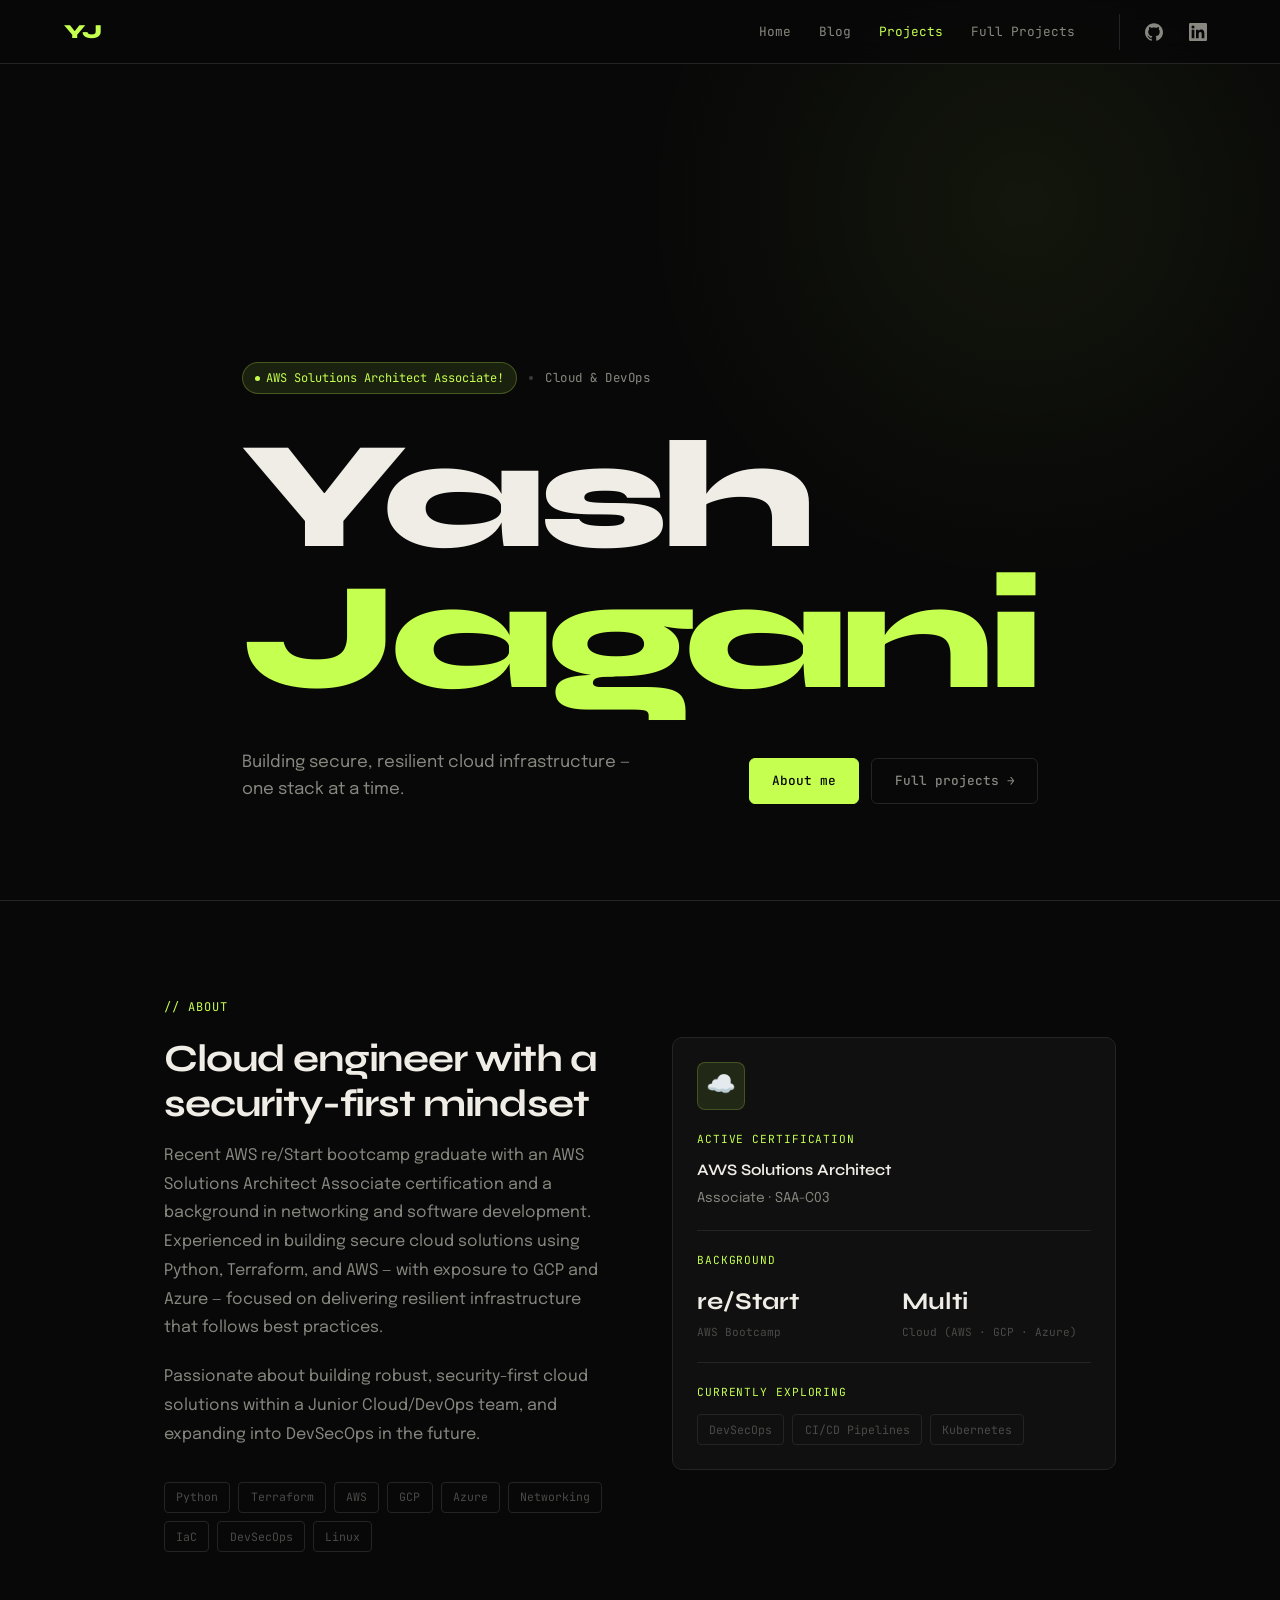
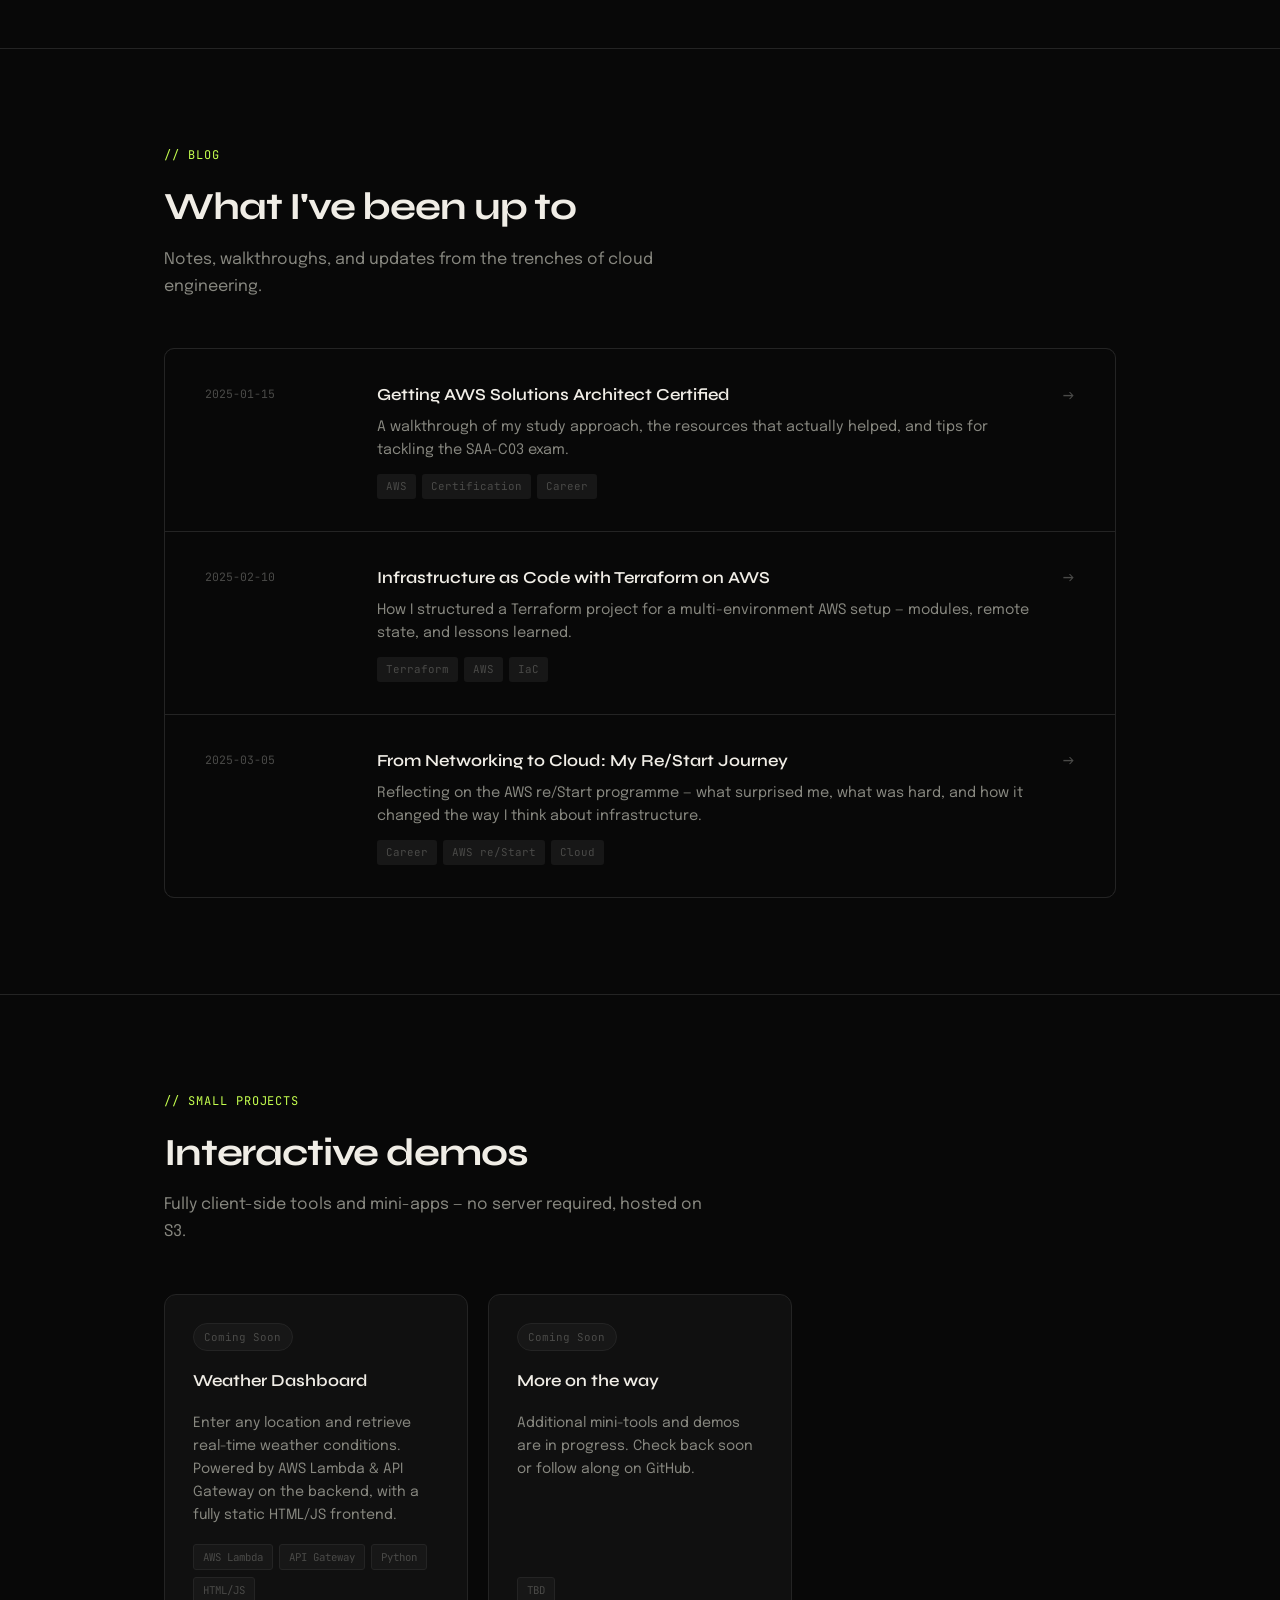
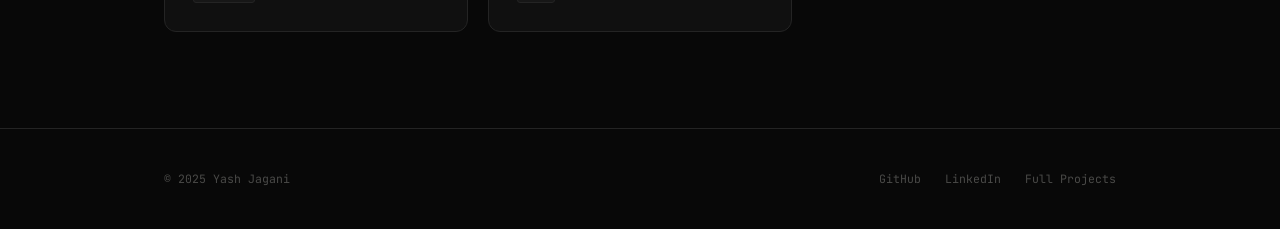
==== website/index.html @ 231925e9 "github actions test" ====
<!DOCTYPE html>
<html lang="en">
<head>
  <meta charset="UTF-8" />
  <meta name="viewport" content="width=device-width, initial-scale=1.0" />
  <title>Yash Jagani — Cloud &amp; DevOps Engineer</title>
  <meta name="description" content="AWS Certified Cloud Engineer specialising in secure, resilient infrastructure with Python, Terraform, and AWS." />
  <link rel="preconnect" href="https://fonts.googleapis.com" />
  <link rel="preconnect" href="https://fonts.gstatic.com" crossorigin />
  <link href="https://fonts.googleapis.com/css2?family=Syne:wght@400;600;700;800&family=Epilogue:ital,wght@0,300;0,400;0,500;1,300;1,400&family=JetBrains+Mono:wght@400;500&display=swap" rel="stylesheet" />
  <link rel="stylesheet" href="styles.css" />
</head>
<body>

  <!-- ── NAV ── -->
  <nav class="nav">
    <a href="index.html" class="nav-logo">YJ</a>
    <div class="nav-right">
      <div class="nav-links">
        <a href="index.html" class="nav-link active">Home</a>
        <a href="#blog" class="nav-link">Blog</a>
        <a href="#small-projects" class="nav-link">Projects</a>
        <a href="projects.html" class="nav-link">Full Projects</a>
      </div>
      <div class="nav-socials">
        <a href="https://github.com/yashjagani17" target="_blank" rel="noopener" class="social-link" aria-label="GitHub">
          <svg viewBox="0 0 24 24" xmlns="http://www.w3.org/2000/svg">
            <path d="M12 .297c-6.63 0-12 5.373-12 12 0 5.303 3.438 9.8 8.205 11.385.6.113.82-.258.82-.577 0-.285-.01-1.04-.015-2.04-3.338.724-4.042-1.61-4.042-1.61-.546-1.387-1.333-1.757-1.333-1.757-1.089-.745.083-.729.083-.729 1.205.084 1.838 1.236 1.838 1.236 1.07 1.835 2.809 1.305 3.495.998.108-.776.418-1.305.762-1.605-2.665-.3-5.466-1.332-5.466-5.93 0-1.31.465-2.38 1.235-3.22-.135-.303-.54-1.523.105-3.176 0 0 1.005-.322 3.3 1.23.96-.267 1.98-.399 3-.405 1.02.006 2.04.138 3 .405 2.28-1.552 3.285-1.23 3.285-1.23.645 1.653.24 2.873.12 3.176.765.84 1.23 1.91 1.23 3.22 0 4.61-2.805 5.625-5.475 5.92.42.36.81 1.096.81 2.22 0 1.606-.015 2.896-.015 3.286 0 .315.21.69.825.57C20.565 22.092 24 17.592 24 12.297c0-6.627-5.373-12-12-12"/>
          </svg>
        </a>
        <a href="https://www.linkedin.com/in/yash-jagani-00324b158/" target="_blank" rel="noopener" class="social-link" aria-label="LinkedIn">
          <svg viewBox="0 0 24 24" xmlns="http://www.w3.org/2000/svg">
            <path d="M20.447 20.452h-3.554v-5.569c0-1.328-.027-3.037-1.852-3.037-1.853 0-2.136 1.445-2.136 2.939v5.667H9.351V9h3.414v1.561h.046c.477-.9 1.637-1.85 3.37-1.85 3.601 0 4.267 2.37 4.267 5.455v6.286zM5.337 7.433a2.062 2.062 0 01-2.063-2.065 2.064 2.064 0 112.063 2.065zm1.782 13.019H3.555V9h3.564v11.452zM22.225 0H1.771C.792 0 0 .774 0 1.729v20.542C0 23.227.792 24 1.771 24h20.451C23.2 24 24 23.227 24 22.271V1.729C24 .774 23.2 0 22.222 0h.003z"/>
          </svg>
        </a>
      </div>
    </div>
  </nav>

  <!-- ── HERO ── -->
  <section class="hero">
    <div class="container hero-inner">
      <div class="hero-tag">
        <span class="hero-badge">
          <span class="hero-badge-dot"></span>
          AWS Solutions Architect Associate!
        </span>
        <span class="hero-dot"></span>
        <span class="hero-tag-text">Cloud &amp; DevOps</span>
      </div>

      <h1 class="hero-name">Yash<br><span>Jagani</span></h1>

      <div class="hero-footer">
        <p class="hero-sub">
          Building secure, resilient cloud infrastructure —<br>
          one stack at a time.
        </p>
        <div class="hero-cta">
          <a href="#about" class="btn btn-primary">About me</a>
          <a href="projects.html" class="btn btn-ghost">Full projects →</a>
        </div>
      </div>
    </div>
  </section>

  <!-- ── ABOUT ── -->
  <section class="section" id="about">
    <div class="container">
      <div class="section-label">// About</div>
      <div class="about-grid">

        <div class="about-left">
          <h2 class="section-title">Cloud engineer with a security-first mindset</h2>
          <p class="about-text">
            Recent AWS re/Start bootcamp graduate with an AWS Solutions Architect Associate
            certification and a background in networking and software development.
            Experienced in building secure cloud solutions using Python, Terraform, and
            AWS — with exposure to GCP and Azure — focused on delivering resilient
            infrastructure that follows best practices.
          </p>
          <p class="about-text">
            Passionate about building robust, security-first cloud solutions within a
            Junior Cloud/DevOps team, and expanding into DevSecOps in the future.
          </p>
          <div class="skills-row">
            <span class="skill-tag">Python</span>
            <span class="skill-tag">Terraform</span>
            <span class="skill-tag">AWS</span>
            <span class="skill-tag">GCP</span>
            <span class="skill-tag">Azure</span>
            <span class="skill-tag">Networking</span>
            <span class="skill-tag">IaC</span>
            <span class="skill-tag">DevSecOps</span>
            <span class="skill-tag">Linux</span>
          </div>
        </div>

        <div class="about-right">
          <div class="cert-card">
            <div class="cert-icon">☁️</div>
            <div class="cert-label">Active Certification</div>
            <div class="cert-name">AWS Solutions Architect</div>
            <div class="cert-sub">Associate · SAA-C03</div>

            <hr class="cert-divider" />

            <div class="cert-label" style="margin-bottom: 0.75rem;">Background</div>
            <div class="stat-row">
              <div class="stat">
                <div class="stat-num">re/Start</div>
                <div class="stat-label">AWS Bootcamp</div>
              </div>
              <div class="stat">
                <div class="stat-num">Multi</div>
                <div class="stat-label">Cloud (AWS · GCP · Azure)</div>
              </div>
            </div>

            <hr class="cert-divider" />

            <div class="cert-label" style="margin-bottom: 0.75rem;">Currently exploring</div>
            <div class="skills-row">
              <span class="skill-tag">DevSecOps</span>
              <span class="skill-tag">CI/CD Pipelines</span>
              <span class="skill-tag">Kubernetes</span>
            </div>
          </div>
        </div>

      </div>
    </div>
  </section>

  <!-- ── BLOG ── -->
  <section class="section" id="blog">
    <div class="container">
      <div class="section-label">// Blog</div>
      <h2 class="section-title">What I've been up to</h2>
      <p class="section-subtitle">Notes, walkthroughs, and updates from the trenches of cloud engineering.</p>

      <div class="blog-grid">

        <!-- BLOG POST 1 — replace href="#" with actual link when published -->
        <article class="blog-card" onclick="location.href='#'">
          <div class="blog-date">2025-01-15</div>
          <div class="blog-content">
            <h3 class="blog-title">Getting AWS Solutions Architect Certified</h3>
            <p class="blog-desc">A walkthrough of my study approach, the resources that actually helped, and tips for tackling the SAA-C03 exam.</p>
            <div class="blog-tags">
              <span class="blog-tag">AWS</span>
              <span class="blog-tag">Certification</span>
              <span class="blog-tag">Career</span>
            </div>
          </div>
          <div class="blog-arrow">→</div>
        </article>

        <!-- BLOG POST 2 -->
        <article class="blog-card" onclick="location.href='#'">
          <div class="blog-date">2025-02-10</div>
          <div class="blog-content">
            <h3 class="blog-title">Infrastructure as Code with Terraform on AWS</h3>
            <p class="blog-desc">How I structured a Terraform project for a multi-environment AWS setup — modules, remote state, and lessons learned.</p>
            <div class="blog-tags">
              <span class="blog-tag">Terraform</span>
              <span class="blog-tag">AWS</span>
              <span class="blog-tag">IaC</span>
            </div>
          </div>
          <div class="blog-arrow">→</div>
        </article>

        <!-- BLOG POST 3 -->
        <article class="blog-card" onclick="location.href='#'">
          <div class="blog-date">2025-03-05</div>
          <div class="blog-content">
            <h3 class="blog-title">From Networking to Cloud: My Re/Start Journey</h3>
            <p class="blog-desc">Reflecting on the AWS re/Start programme — what surprised me, what was hard, and how it changed the way I think about infrastructure.</p>
            <div class="blog-tags">
              <span class="blog-tag">Career</span>
              <span class="blog-tag">AWS re/Start</span>
              <span class="blog-tag">Cloud</span>
            </div>
          </div>
          <div class="blog-arrow">→</div>
        </article>

        <!-- ADD MORE POSTS ABOVE THIS LINE -->
        <!-- Template:
        <article class="blog-card" onclick="location.href='YOUR_LINK_HERE'">
          <div class="blog-date">YYYY-MM-DD</div>
          <div class="blog-content">
            <h3 class="blog-title">Post Title</h3>
            <p class="blog-desc">Short description of the post.</p>
            <div class="blog-tags">
              <span class="blog-tag">Tag</span>
            </div>
          </div>
          <div class="blog-arrow">→</div>
        </article>
        -->

      </div>
    </div>
  </section>

  <!-- ── SMALL PROJECTS ── -->
  <section class="section" id="small-projects">
    <div class="container">
      <div class="section-label">// Small Projects</div>
      <h2 class="section-title">Interactive demos</h2>
      <p class="section-subtitle">Fully client-side tools and mini-apps — no server required, hosted on S3.</p>

      <div class="projects-grid">

        <!-- WEATHER APP — Coming Soon -->
        <div class="project-card">
          <div class="project-status soon">Coming Soon</div>
          <h3 class="project-title">Weather Dashboard</h3>
          <p class="project-desc">
            Enter any location and retrieve real-time weather conditions. Powered
            by AWS Lambda &amp; API Gateway on the backend, with a fully static
            HTML/JS frontend.
          </p>
          <div class="project-stack">
            <span class="stack-tag">AWS Lambda</span>
            <span class="stack-tag">API Gateway</span>
            <span class="stack-tag">Python</span>
            <span class="stack-tag">HTML/JS</span>
          </div>
        </div>

        <!-- ADD MORE SMALL PROJECTS HERE -->
        <!-- Live project template (opens embedded):
        <div class="project-card live" onclick="openProject('project-id', 'Project Name', 'path/to/project.html')">
          <div class="project-status live-status">
            <span class="project-status-dot"></span>
            Live
          </div>
          <h3 class="project-title">Project Name</h3>
          <p class="project-desc">What it does.</p>
          <div class="project-stack">
            <span class="stack-tag">Tech</span>
          </div>
        </div>
        -->

        <!-- Placeholder card 2 -->
        <div class="project-card">
          <div class="project-status soon">Coming Soon</div>
          <h3 class="project-title">More on the way</h3>
          <p class="project-desc">
            Additional mini-tools and demos are in progress. Check back soon or
            follow along on GitHub.
          </p>
          <div class="project-stack">
            <span class="stack-tag">TBD</span>
          </div>
        </div>

      </div>
    </div>
  </section>

  <!-- ── EMBED OVERLAY ── -->
  <!-- Used when a live small project is launched inline -->
  <div class="embed-overlay" id="embed-overlay">
    <div class="embed-bar">
      <span class="embed-title" id="embed-title">Project</span>
      <button class="embed-close" onclick="closeProject()">✕ Close</button>
    </div>
    <iframe class="embed-frame" id="embed-frame" title="Project demo" sandbox="allow-scripts allow-forms allow-same-origin"></iframe>
  </div>

  <!-- ── FOOTER ── -->
  <footer class="footer">
    <div class="container">
      <div class="footer-inner">
        <span class="footer-copy">© 2025 Yash Jagani</span>
        <div class="footer-links">
          <a href="https://github.com/yashjagani17" target="_blank" rel="noopener" class="footer-link">GitHub</a>
          <a href="https://www.linkedin.com/in/yash-jagani-00324b158/" target="_blank" rel="noopener" class="footer-link">LinkedIn</a>
          <a href="projects.html" class="footer-link">Full Projects</a>
        </div>
      </div>
    </div>
  </footer>

  <script>
    // Smooth active-link highlighting on scroll
    const sections = document.querySelectorAll('section[id]');
    const navLinks = document.querySelectorAll('.nav-link');

    const observer = new IntersectionObserver((entries) => {
      entries.forEach(entry => {
        if (entry.isIntersecting) {
          navLinks.forEach(link => {
            link.classList.remove('active');
            if (link.getAttribute('href') === '#' + entry.target.id) {
              link.classList.add('active');
            }
          });
        }
      });
    }, { rootMargin: '-50% 0px -50% 0px' });

    sections.forEach(s => observer.observe(s));

    // Open a small project in the embed overlay
    function openProject(id, name, src) {
      document.getElementById('embed-title').textContent = name;
      document.getElementById('embed-frame').src = src;
      document.getElementById('embed-overlay').classList.add('open');
      document.body.style.overflow = 'hidden';
    }

    function closeProject() {
      document.getElementById('embed-overlay').classList.remove('open');
      document.getElementById('embed-frame').src = '';
      document.body.style.overflow = '';
    }

    // Close embed on Escape key
    document.addEventListener('keydown', e => {
      if (e.key === 'Escape') closeProject();
    });
  </script>
</body>
</html>
---- website/styles.css ----
@import url('https://fonts.googleapis.com/css2?family=Syne:wght@400;600;700;800&family=Epilogue:ital,wght@0,300;0,400;0,500;1,300;1,400&family=JetBrains+Mono:wght@400;500&display=swap');

:root {
  --bg: #080808;
  --surface: #101010;
  --surface-2: #171717;
  --border: #242424;
  --border-hover: #3a3a3a;
  --text: #F0EDE6;
  --text-secondary: #888880;
  --text-muted: #4a4a48;
  --accent: #C5FF4F;
  --accent-dim: rgba(197, 255, 79, 0.1);
  --accent-glow: rgba(197, 255, 79, 0.06);
  --nav-height: 64px;
}

*, *::before, *::after { margin: 0; padding: 0; box-sizing: border-box; }

html { scroll-behavior: smooth; font-size: 16px; }

body {
  background: var(--bg);
  color: var(--text);
  font-family: 'Epilogue', sans-serif;
  font-weight: 400;
  line-height: 1.7;
  min-height: 100vh;
  -webkit-font-smoothing: antialiased;
}

::selection { background: var(--accent); color: #080808; }

a { color: inherit; text-decoration: none; }

/* ── NAV ── */
.nav {
  position: fixed;
  top: 0; left: 0; right: 0;
  height: var(--nav-height);
  display: flex;
  align-items: center;
  justify-content: space-between;
  padding: 0 clamp(1.5rem, 5vw, 4rem);
  background: rgba(8, 8, 8, 0.85);
  backdrop-filter: blur(12px);
  -webkit-backdrop-filter: blur(12px);
  border-bottom: 1px solid var(--border);
  z-index: 100;
}

.nav-logo {
  font-family: 'Syne', sans-serif;
  font-weight: 800;
  font-size: 1.25rem;
  color: var(--accent);
  letter-spacing: -0.02em;
  transition: opacity 0.2s;
}
.nav-logo:hover { opacity: 0.75; }

.nav-right {
  display: flex;
  align-items: center;
  gap: 2rem;
}

.nav-links {
  display: flex;
  align-items: center;
  gap: 0.25rem;
}

.nav-link {
  font-family: 'JetBrains Mono', monospace;
  font-size: 0.8rem;
  color: var(--text-secondary);
  padding: 0.4rem 0.75rem;
  border-radius: 4px;
  transition: color 0.2s, background 0.2s;
}
.nav-link:hover { color: var(--text); background: var(--surface-2); }
.nav-link.active { color: var(--accent); }

.nav-socials {
  display: flex;
  align-items: center;
  gap: 0.5rem;
  padding-left: 1rem;
  border-left: 1px solid var(--border);
}

.social-link {
  display: flex;
  align-items: center;
  justify-content: center;
  width: 36px; height: 36px;
  border-radius: 6px;
  color: var(--text-secondary);
  transition: color 0.2s, background 0.2s;
}
.social-link:hover { color: var(--text); background: var(--surface-2); }
.social-link svg { width: 18px; height: 18px; fill: currentColor; }

/* ── LAYOUT ── */
.container {
  max-width: 1080px;
  margin: 0 auto;
  padding: 0 clamp(1.5rem, 5vw, 4rem);
}

.section {
  padding: 6rem 0;
  border-top: 1px solid var(--border);
}

.section-label {
  font-family: 'JetBrains Mono', monospace;
  font-size: 0.75rem;
  color: var(--accent);
  letter-spacing: 0.08em;
  text-transform: uppercase;
  margin-bottom: 1.25rem;
}

.section-title {
  font-family: 'Syne', sans-serif;
  font-size: clamp(1.75rem, 3vw, 2.5rem);
  font-weight: 700;
  letter-spacing: -0.03em;
  line-height: 1.15;
  margin-bottom: 1rem;
}

.section-subtitle {
  color: var(--text-secondary);
  font-size: 1rem;
  max-width: 540px;
  margin-bottom: 3rem;
}

/* ── HERO ── */
.hero {
  min-height: 100vh;
  display: flex;
  flex-direction: column;
  justify-content: flex-end;
  padding-top: var(--nav-height);
  padding-bottom: 6rem;
  position: relative;
  overflow: hidden;
}

.hero::before {
  content: '';
  position: absolute;
  top: -20%;
  right: -10%;
  width: 60vw;
  height: 60vw;
  border-radius: 50%;
  background: radial-gradient(circle, var(--accent-glow) 0%, transparent 70%);
  pointer-events: none;
}

.hero-inner { position: relative; }

.hero-tag {
  display: flex;
  align-items: center;
  gap: 0.75rem;
  margin-bottom: 2rem;
  animation: fadeUp 0.6s ease both;
}

.hero-tag-text {
  font-family: 'JetBrains Mono', monospace;
  font-size: 0.78rem;
  color: var(--text-secondary);
  letter-spacing: 0.04em;
}

.hero-dot {
  width: 4px; height: 4px;
  border-radius: 50%;
  background: var(--border-hover);
}

.hero-badge {
  display: inline-flex;
  align-items: center;
  gap: 0.4rem;
  font-family: 'JetBrains Mono', monospace;
  font-size: 0.75rem;
  color: var(--accent);
  background: var(--accent-dim);
  border: 1px solid rgba(197, 255, 79, 0.25);
  padding: 0.3rem 0.75rem;
  border-radius: 100px;
}

.hero-badge-dot {
  width: 5px; height: 5px;
  border-radius: 50%;
  background: var(--accent);
  animation: pulse 2s ease-in-out infinite;
}

@keyframes pulse {
  0%, 100% { opacity: 1; transform: scale(1); }
  50% { opacity: 0.5; transform: scale(0.8); }
}

.hero-name {
  font-family: 'Syne', sans-serif;
  font-size: clamp(4rem, 12vw, 10rem);
  font-weight: 800;
  letter-spacing: -0.04em;
  line-height: 0.92;
  margin-bottom: 2.5rem;
  animation: fadeUp 0.6s 0.1s ease both;
}

.hero-name span { color: var(--accent); }

.hero-footer {
  display: flex;
  align-items: flex-end;
  justify-content: space-between;
  flex-wrap: wrap;
  gap: 2rem;
  animation: fadeUp 0.6s 0.2s ease both;
}

.hero-sub {
  font-size: 1.05rem;
  color: var(--text-secondary);
  max-width: 400px;
  line-height: 1.65;
}

.hero-cta {
  display: flex;
  gap: 0.75rem;
  flex-wrap: wrap;
}

.btn {
  display: inline-flex;
  align-items: center;
  gap: 0.4rem;
  font-family: 'JetBrains Mono', monospace;
  font-size: 0.8rem;
  padding: 0.7rem 1.4rem;
  border-radius: 6px;
  font-weight: 500;
  transition: all 0.2s;
  cursor: pointer;
  white-space: nowrap;
}

.btn-primary {
  background: var(--accent);
  color: #080808;
  border: 1px solid var(--accent);
}
.btn-primary:hover { background: transparent; color: var(--accent); }

.btn-ghost {
  background: transparent;
  color: var(--text-secondary);
  border: 1px solid var(--border);
}
.btn-ghost:hover { border-color: var(--border-hover); color: var(--text); }

@keyframes fadeUp {
  from { opacity: 0; transform: translateY(20px); }
  to { opacity: 1; transform: translateY(0); }
}

/* ── ABOUT ── */
.about-grid {
  display: grid;
  grid-template-columns: 1fr 1fr;
  gap: 4rem;
  align-items: start;
  margin-top: 1rem;
}

.about-text {
  color: var(--text-secondary);
  font-size: 1rem;
  line-height: 1.8;
  margin-bottom: 1.25rem;
}
.about-text:last-of-type { margin-bottom: 2rem; }

.skills-row {
  display: flex;
  flex-wrap: wrap;
  gap: 0.5rem;
}

.skill-tag {
  font-family: 'JetBrains Mono', monospace;
  font-size: 0.72rem;
  color: var(--text-muted);
  border: 1px solid var(--border);
  padding: 0.3rem 0.7rem;
  border-radius: 4px;
  transition: color 0.2s, border-color 0.2s;
}
.skill-tag:hover { color: var(--accent); border-color: rgba(197, 255, 79, 0.3); }

.cert-card {
  background: var(--surface);
  border: 1px solid var(--border);
  border-radius: 10px;
  padding: 1.5rem;
  position: sticky;
  top: calc(var(--nav-height) + 2rem);
}

.cert-icon {
  width: 48px; height: 48px;
  background: var(--accent-dim);
  border: 1px solid rgba(197, 255, 79, 0.2);
  border-radius: 8px;
  display: flex;
  align-items: center;
  justify-content: center;
  margin-bottom: 1.25rem;
  font-size: 1.5rem;
}

.cert-label {
  font-family: 'JetBrains Mono', monospace;
  font-size: 0.7rem;
  color: var(--accent);
  letter-spacing: 0.08em;
  text-transform: uppercase;
  margin-bottom: 0.4rem;
}

.cert-name {
  font-family: 'Syne', sans-serif;
  font-size: 1rem;
  font-weight: 600;
  margin-bottom: 0.25rem;
}

.cert-sub {
  font-size: 0.85rem;
  color: var(--text-secondary);
  margin-bottom: 1.25rem;
}

.cert-divider {
  border: none;
  border-top: 1px solid var(--border);
  margin: 1.25rem 0;
}

.stat-row {
  display: grid;
  grid-template-columns: 1fr 1fr;
  gap: 1rem;
}

.stat { }
.stat-num {
  font-family: 'Syne', sans-serif;
  font-size: 1.5rem;
  font-weight: 700;
  color: var(--text);
}
.stat-label {
  font-family: 'JetBrains Mono', monospace;
  font-size: 0.7rem;
  color: var(--text-muted);
}

/* ── BLOG ── */
.blog-grid {
  display: grid;
  gap: 1px;
  background: var(--border);
  border: 1px solid var(--border);
  border-radius: 10px;
  overflow: hidden;
  margin-top: 2.5rem;
}

.blog-card {
  background: var(--bg);
  padding: 2rem 2.5rem;
  display: grid;
  grid-template-columns: 140px 1fr auto;
  align-items: start;
  gap: 2rem;
  transition: background 0.2s;
  cursor: pointer;
}
.blog-card:hover { background: var(--surface); }

.blog-date {
  font-family: 'JetBrains Mono', monospace;
  font-size: 0.72rem;
  color: var(--text-muted);
  padding-top: 0.2rem;
}

.blog-content { }

.blog-title {
  font-family: 'Syne', sans-serif;
  font-size: 1.05rem;
  font-weight: 600;
  margin-bottom: 0.4rem;
  transition: color 0.2s;
}
.blog-card:hover .blog-title { color: var(--accent); }

.blog-desc {
  font-size: 0.9rem;
  color: var(--text-secondary);
  line-height: 1.6;
}

.blog-tags {
  display: flex;
  flex-wrap: wrap;
  gap: 0.4rem;
  margin-top: 0.75rem;
}

.blog-tag {
  font-family: 'JetBrains Mono', monospace;
  font-size: 0.68rem;
  color: var(--text-muted);
  background: var(--surface-2);
  padding: 0.2rem 0.55rem;
  border-radius: 3px;
}

.blog-arrow {
  color: var(--text-muted);
  font-size: 1.1rem;
  padding-top: 0.1rem;
  transition: color 0.2s, transform 0.2s;
}
.blog-card:hover .blog-arrow { color: var(--accent); transform: translateX(3px); }

.blog-empty {
  text-align: center;
  padding: 4rem 2rem;
  color: var(--text-muted);
  font-family: 'JetBrains Mono', monospace;
  font-size: 0.8rem;
}

/* ── SMALL PROJECTS ── */
.projects-grid {
  display: grid;
  grid-template-columns: repeat(auto-fill, minmax(300px, 1fr));
  gap: 1.25rem;
  margin-top: 2.5rem;
}

.project-card {
  background: var(--surface);
  border: 1px solid var(--border);
  border-radius: 12px;
  padding: 1.75rem;
  display: flex;
  flex-direction: column;
  gap: 1rem;
  transition: border-color 0.2s, transform 0.2s;
  position: relative;
  overflow: hidden;
}
.project-card:hover { border-color: var(--border-hover); transform: translateY(-2px); }

.project-card.live { cursor: pointer; }
.project-card.live:hover { border-color: rgba(197, 255, 79, 0.4); }

.project-card::before {
  content: '';
  position: absolute;
  inset: 0;
  background: var(--accent-glow);
  opacity: 0;
  transition: opacity 0.3s;
  pointer-events: none;
}
.project-card.live:hover::before { opacity: 1; }

.project-status {
  display: inline-flex;
  align-items: center;
  gap: 0.4rem;
  font-family: 'JetBrains Mono', monospace;
  font-size: 0.68rem;
  padding: 0.25rem 0.65rem;
  border-radius: 100px;
  align-self: flex-start;
}

.project-status.soon {
  color: var(--text-muted);
  background: var(--surface-2);
  border: 1px solid var(--border);
}

.project-status.live-status {
  color: var(--accent);
  background: var(--accent-dim);
  border: 1px solid rgba(197, 255, 79, 0.25);
}

.project-status-dot {
  width: 5px; height: 5px;
  border-radius: 50%;
  background: currentColor;
  animation: pulse 2s ease-in-out infinite;
}

.project-title {
  font-family: 'Syne', sans-serif;
  font-size: 1.05rem;
  font-weight: 600;
}

.project-desc {
  font-size: 0.88rem;
  color: var(--text-secondary);
  line-height: 1.65;
  flex: 1;
}

.project-stack {
  display: flex;
  flex-wrap: wrap;
  gap: 0.4rem;
}

.stack-tag {
  font-family: 'JetBrains Mono', monospace;
  font-size: 0.67rem;
  color: var(--text-muted);
  background: var(--surface-2);
  border: 1px solid var(--border);
  padding: 0.2rem 0.55rem;
  border-radius: 3px;
}

/* ── PROJECT EMBED ── */
.embed-overlay {
  display: none;
  position: fixed;
  inset: 0;
  background: rgba(8, 8, 8, 0.95);
  z-index: 200;
  flex-direction: column;
  animation: fadeIn 0.2s ease;
}
.embed-overlay.open { display: flex; }

@keyframes fadeIn {
  from { opacity: 0; } to { opacity: 1; }
}

.embed-bar {
  height: 52px;
  display: flex;
  align-items: center;
  justify-content: space-between;
  padding: 0 2rem;
  border-bottom: 1px solid var(--border);
  flex-shrink: 0;
}

.embed-title {
  font-family: 'JetBrains Mono', monospace;
  font-size: 0.8rem;
  color: var(--text-secondary);
}

.embed-close {
  font-family: 'JetBrains Mono', monospace;
  font-size: 0.75rem;
  color: var(--text-muted);
  background: none;
  border: 1px solid var(--border);
  color: var(--text-secondary);
  padding: 0.35rem 0.9rem;
  border-radius: 5px;
  cursor: pointer;
  transition: all 0.2s;
}
.embed-close:hover { color: var(--text); border-color: var(--border-hover); }

.embed-frame {
  flex: 1;
  border: none;
  background: #fff;
}

/* ── PROJECTS PAGE ── */
.page-header {
  padding-top: calc(var(--nav-height) + 5rem);
  padding-bottom: 4rem;
}

.page-kicker {
  font-family: 'JetBrains Mono', monospace;
  font-size: 0.75rem;
  color: var(--accent);
  letter-spacing: 0.08em;
  text-transform: uppercase;
  margin-bottom: 1rem;
}

.page-title {
  font-family: 'Syne', sans-serif;
  font-size: clamp(2.5rem, 6vw, 5rem);
  font-weight: 800;
  letter-spacing: -0.04em;
  line-height: 1.05;
  margin-bottom: 1.5rem;
}

.page-desc {
  color: var(--text-secondary);
  font-size: 1.05rem;
  max-width: 500px;
  line-height: 1.75;
}

.large-projects-grid {
  display: grid;
  gap: 1.5rem;
  padding-bottom: 6rem;
}

.large-project-card {
  background: var(--surface);
  border: 1px solid var(--border);
  border-radius: 14px;
  padding: 2.5rem;
  display: grid;
  grid-template-columns: 1fr auto;
  gap: 2rem;
  align-items: start;
  transition: border-color 0.2s;
}
.large-project-card:hover { border-color: var(--border-hover); }

.lp-left { }

.lp-meta {
  display: flex;
  align-items: center;
  gap: 0.75rem;
  margin-bottom: 1rem;
}

.lp-num {
  font-family: 'JetBrains Mono', monospace;
  font-size: 0.7rem;
  color: var(--text-muted);
}

.lp-type {
  font-family: 'JetBrains Mono', monospace;
  font-size: 0.68rem;
  color: var(--text-muted);
  background: var(--surface-2);
  border: 1px solid var(--border);
  padding: 0.2rem 0.6rem;
  border-radius: 3px;
}

.lp-title {
  font-family: 'Syne', sans-serif;
  font-size: 1.4rem;
  font-weight: 700;
  letter-spacing: -0.02em;
  margin-bottom: 0.75rem;
}

.lp-desc {
  color: var(--text-secondary);
  font-size: 0.93rem;
  line-height: 1.75;
  margin-bottom: 1.5rem;
  max-width: 560px;
}

.lp-stack {
  display: flex;
  flex-wrap: wrap;
  gap: 0.4rem;
}

.lp-right {
  display: flex;
  flex-direction: column;
  align-items: flex-end;
  gap: 0.75rem;
}

.lp-link {
  display: inline-flex;
  align-items: center;
  gap: 0.4rem;
  font-family: 'JetBrains Mono', monospace;
  font-size: 0.75rem;
  color: var(--text-secondary);
  border: 1px solid var(--border);
  padding: 0.5rem 1rem;
  border-radius: 6px;
  transition: all 0.2s;
  white-space: nowrap;
}
.lp-link:hover { color: var(--accent); border-color: rgba(197, 255, 79, 0.3); }

.lp-link svg { width: 13px; height: 13px; fill: currentColor; }

.empty-state {
  text-align: center;
  padding: 5rem 2rem;
  border: 1px dashed var(--border);
  border-radius: 14px;
  color: var(--text-muted);
}

.empty-state p {
  font-family: 'JetBrains Mono', monospace;
  font-size: 0.8rem;
  margin-top: 0.5rem;
}

/* ── FOOTER ── */
.footer {
  border-top: 1px solid var(--border);
  padding: 2.5rem 0;
}

.footer-inner {
  display: flex;
  align-items: center;
  justify-content: space-between;
  flex-wrap: wrap;
  gap: 1rem;
}

.footer-copy {
  font-family: 'JetBrains Mono', monospace;
  font-size: 0.72rem;
  color: var(--text-muted);
}

.footer-links {
  display: flex;
  gap: 1.5rem;
}

.footer-link {
  font-family: 'JetBrains Mono', monospace;
  font-size: 0.72rem;
  color: var(--text-muted);
  transition: color 0.2s;
}
.footer-link:hover { color: var(--accent); }

/* ── RESPONSIVE ── */
@media (max-width: 768px) {
  .about-grid { grid-template-columns: 1fr; gap: 2.5rem; }
  .cert-card { position: static; }
  .blog-card { grid-template-columns: 1fr; gap: 0.75rem; }
  .blog-arrow { display: none; }
  .blog-date { padding-top: 0; }
  .large-project-card { grid-template-columns: 1fr; }
  .lp-right { align-items: flex-start; flex-direction: row; flex-wrap: wrap; }
  .hero-footer { flex-direction: column; align-items: flex-start; }
}

@media (max-width: 480px) {
  .nav-links { display: none; }
  .hero-name { font-size: clamp(3rem, 18vw, 5rem); }
}
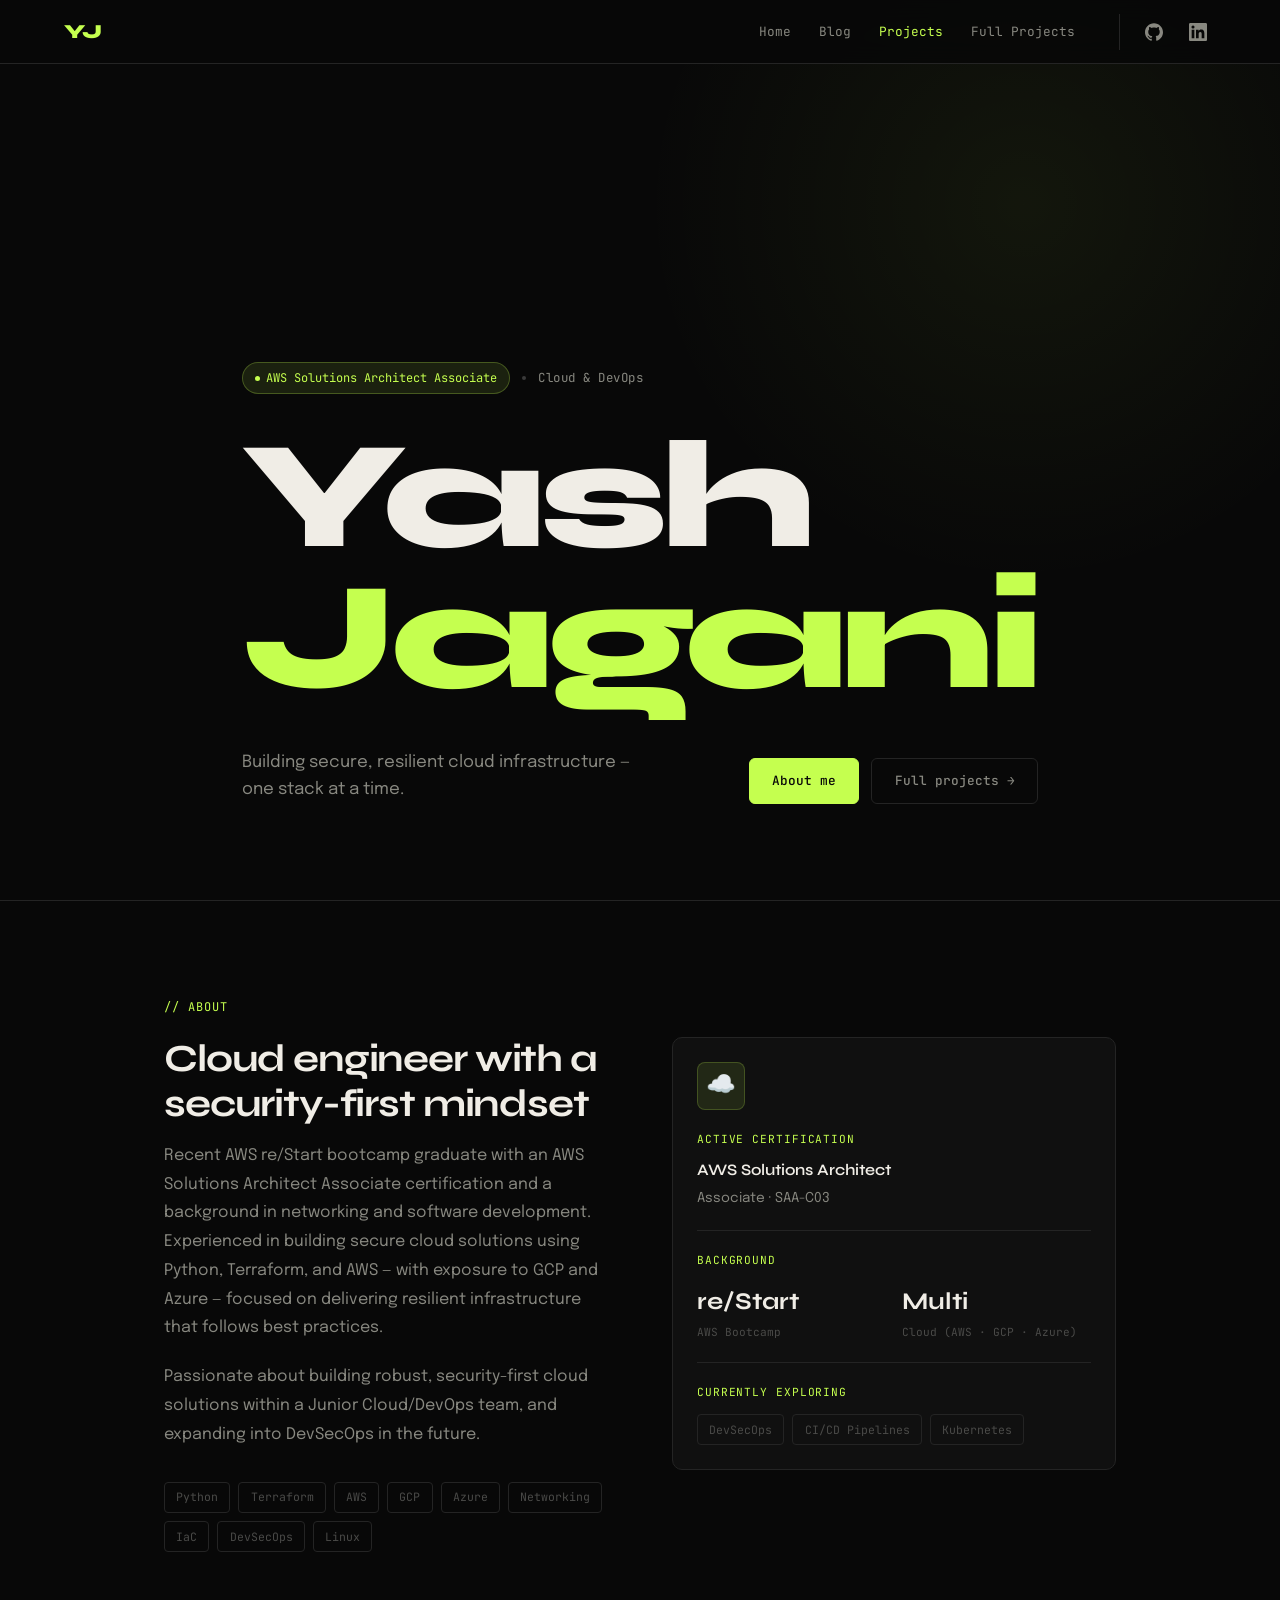
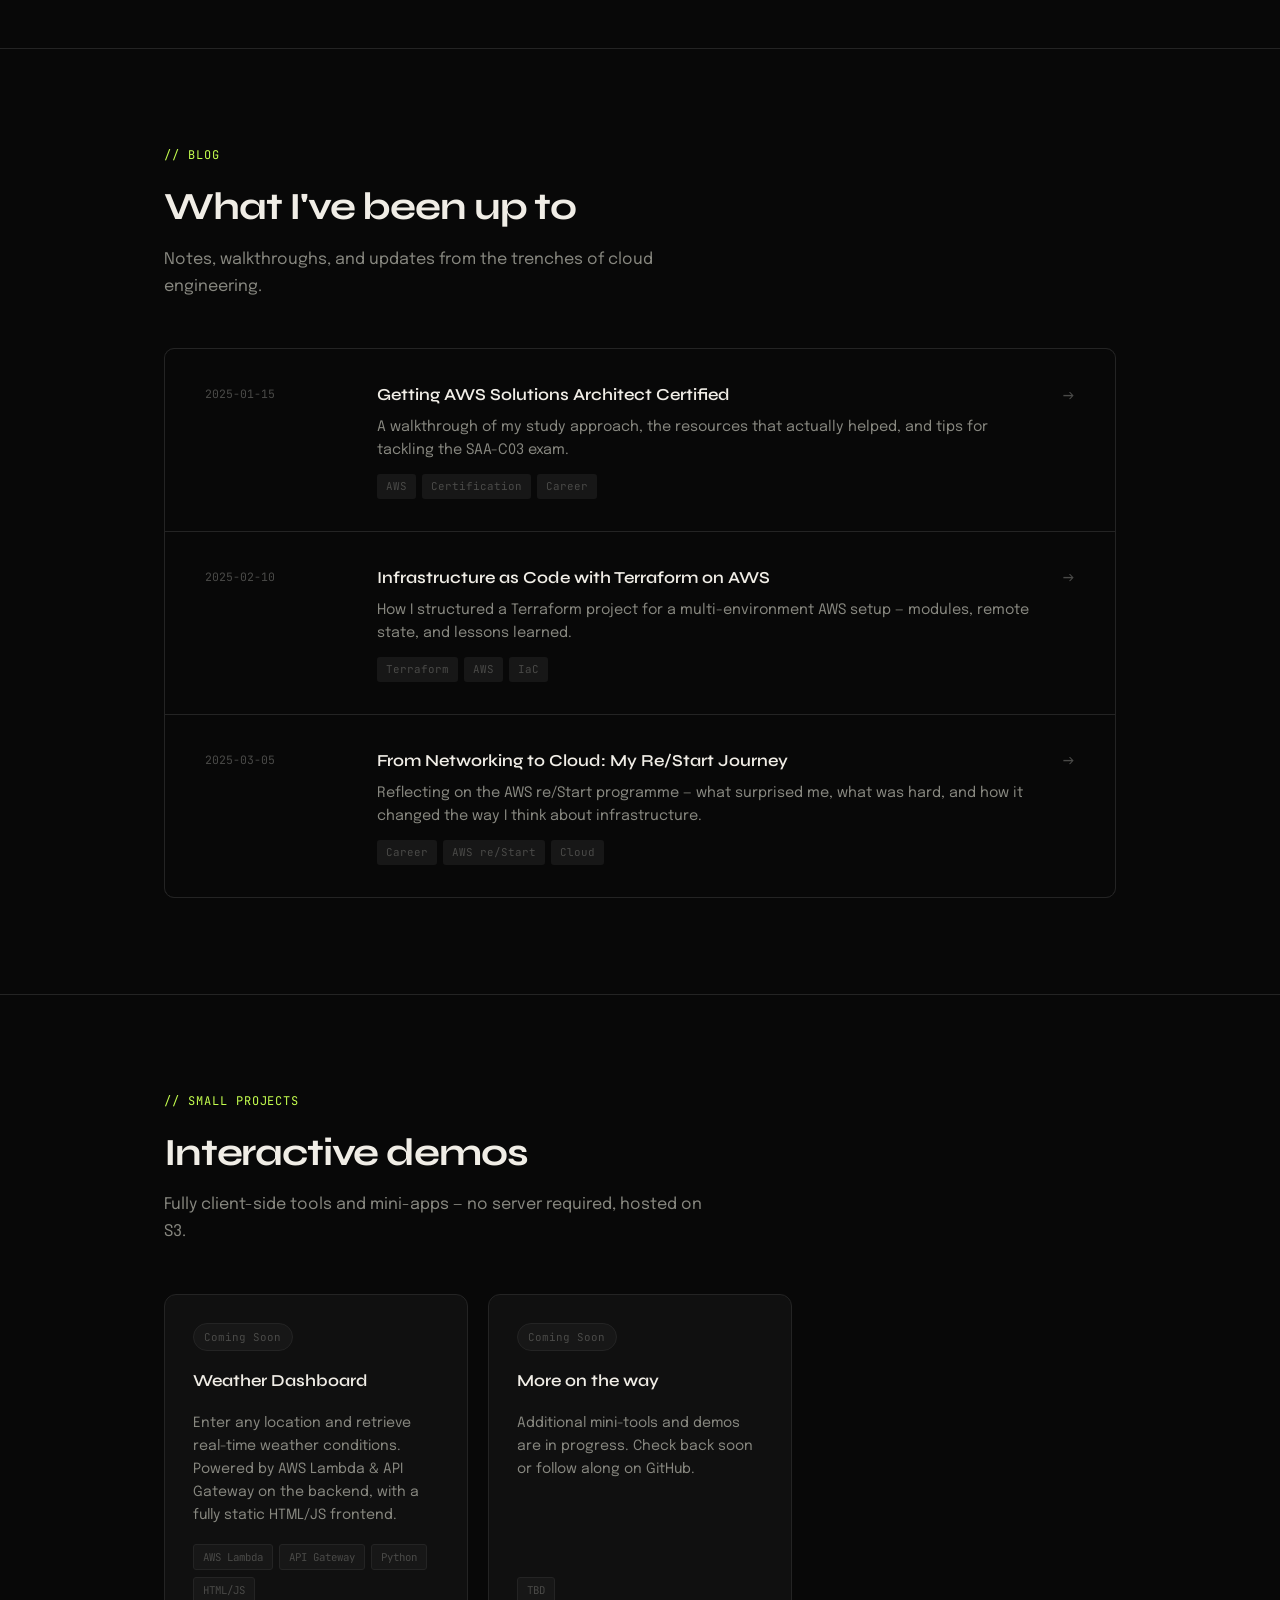
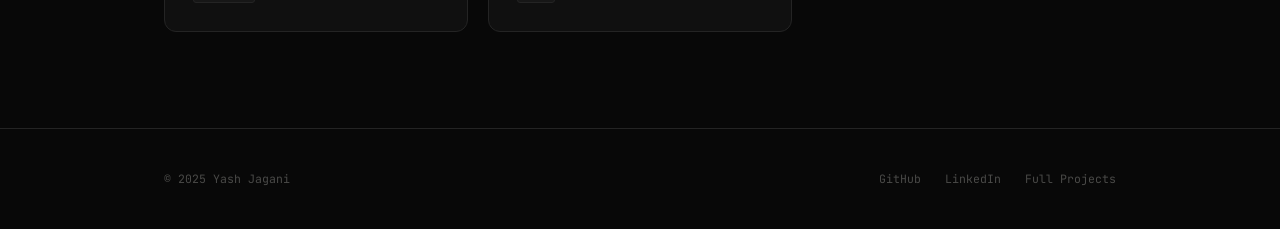
==== commit ed936504: "..." ====
--- a/website/index.html
+++ b/website/index.html
@@ -43,7 +43,7 @@
       <div class="hero-tag">
         <span class="hero-badge">
           <span class="hero-badge-dot"></span>
-          AWS Solutions Architect Associate!
+          AWS Solutions Architect Associate
         </span>
         <span class="hero-dot"></span>
         <span class="hero-tag-text">Cloud &amp; DevOps</span>
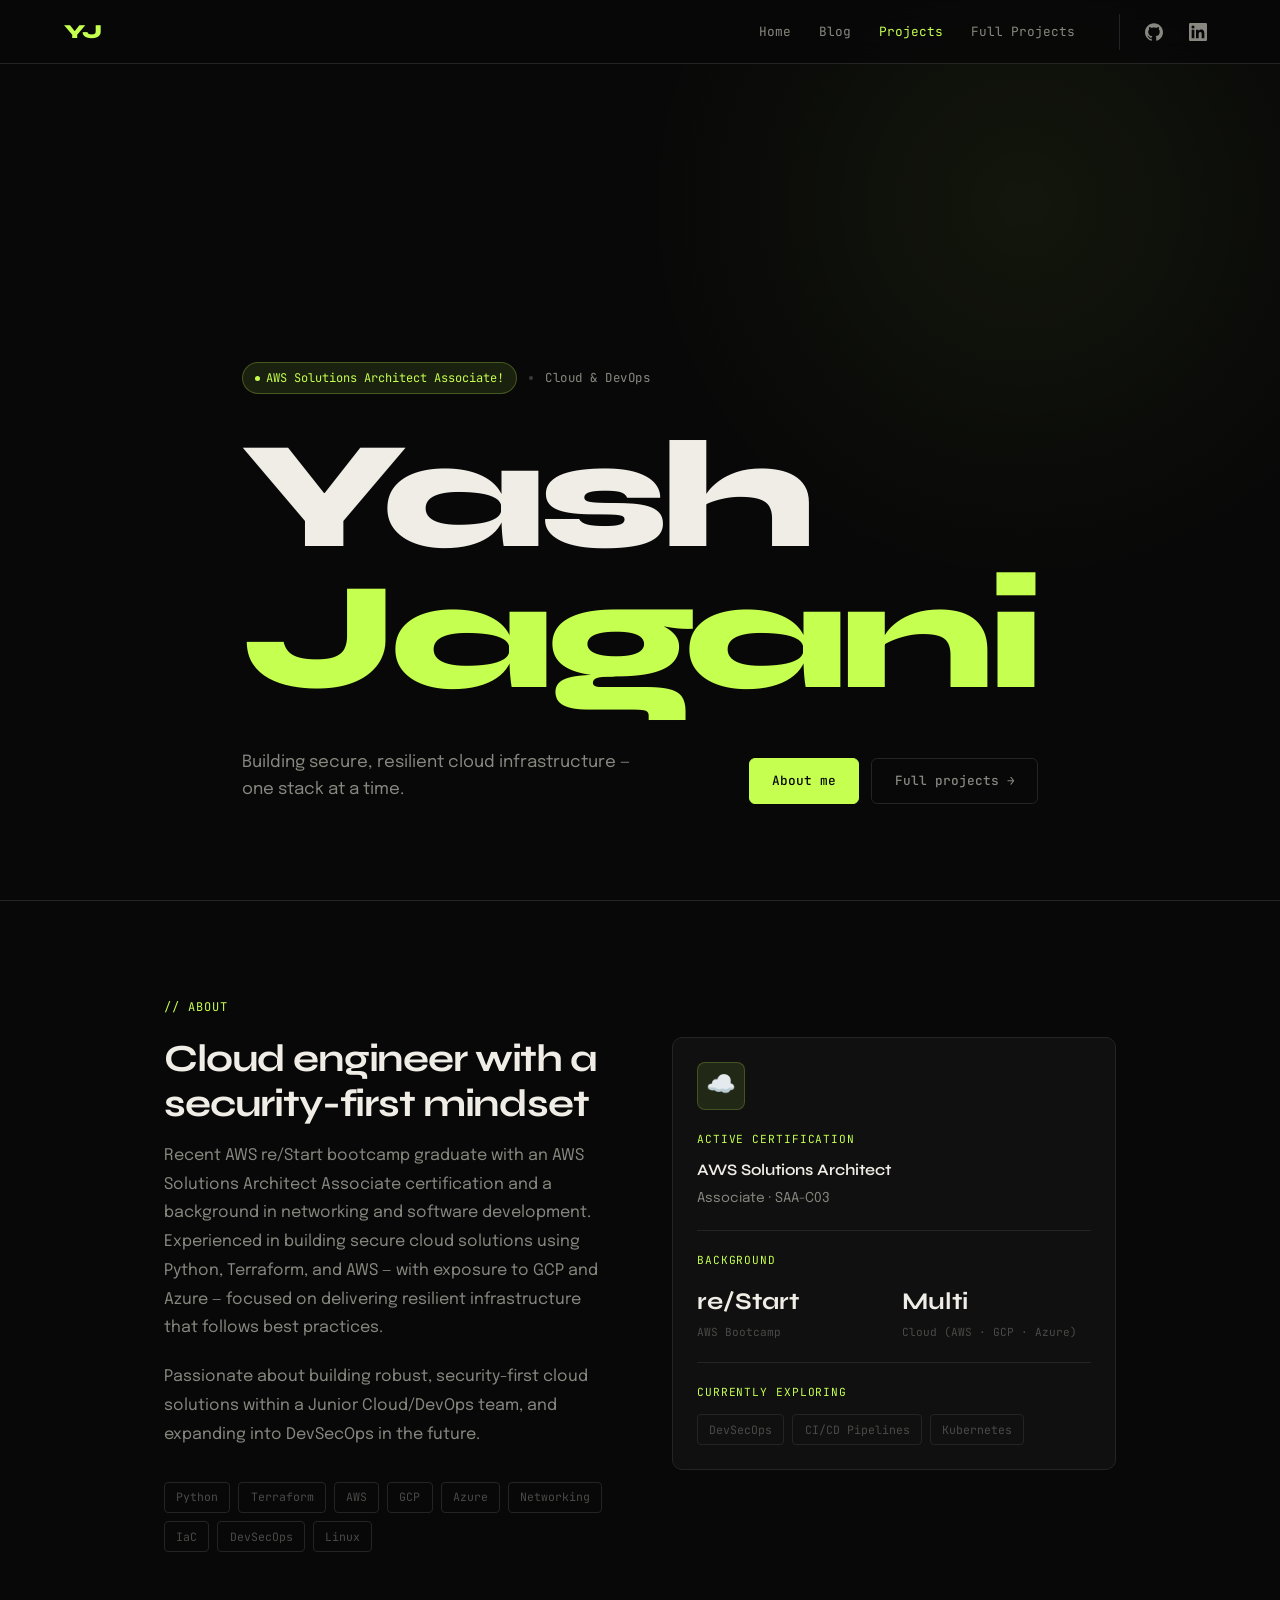
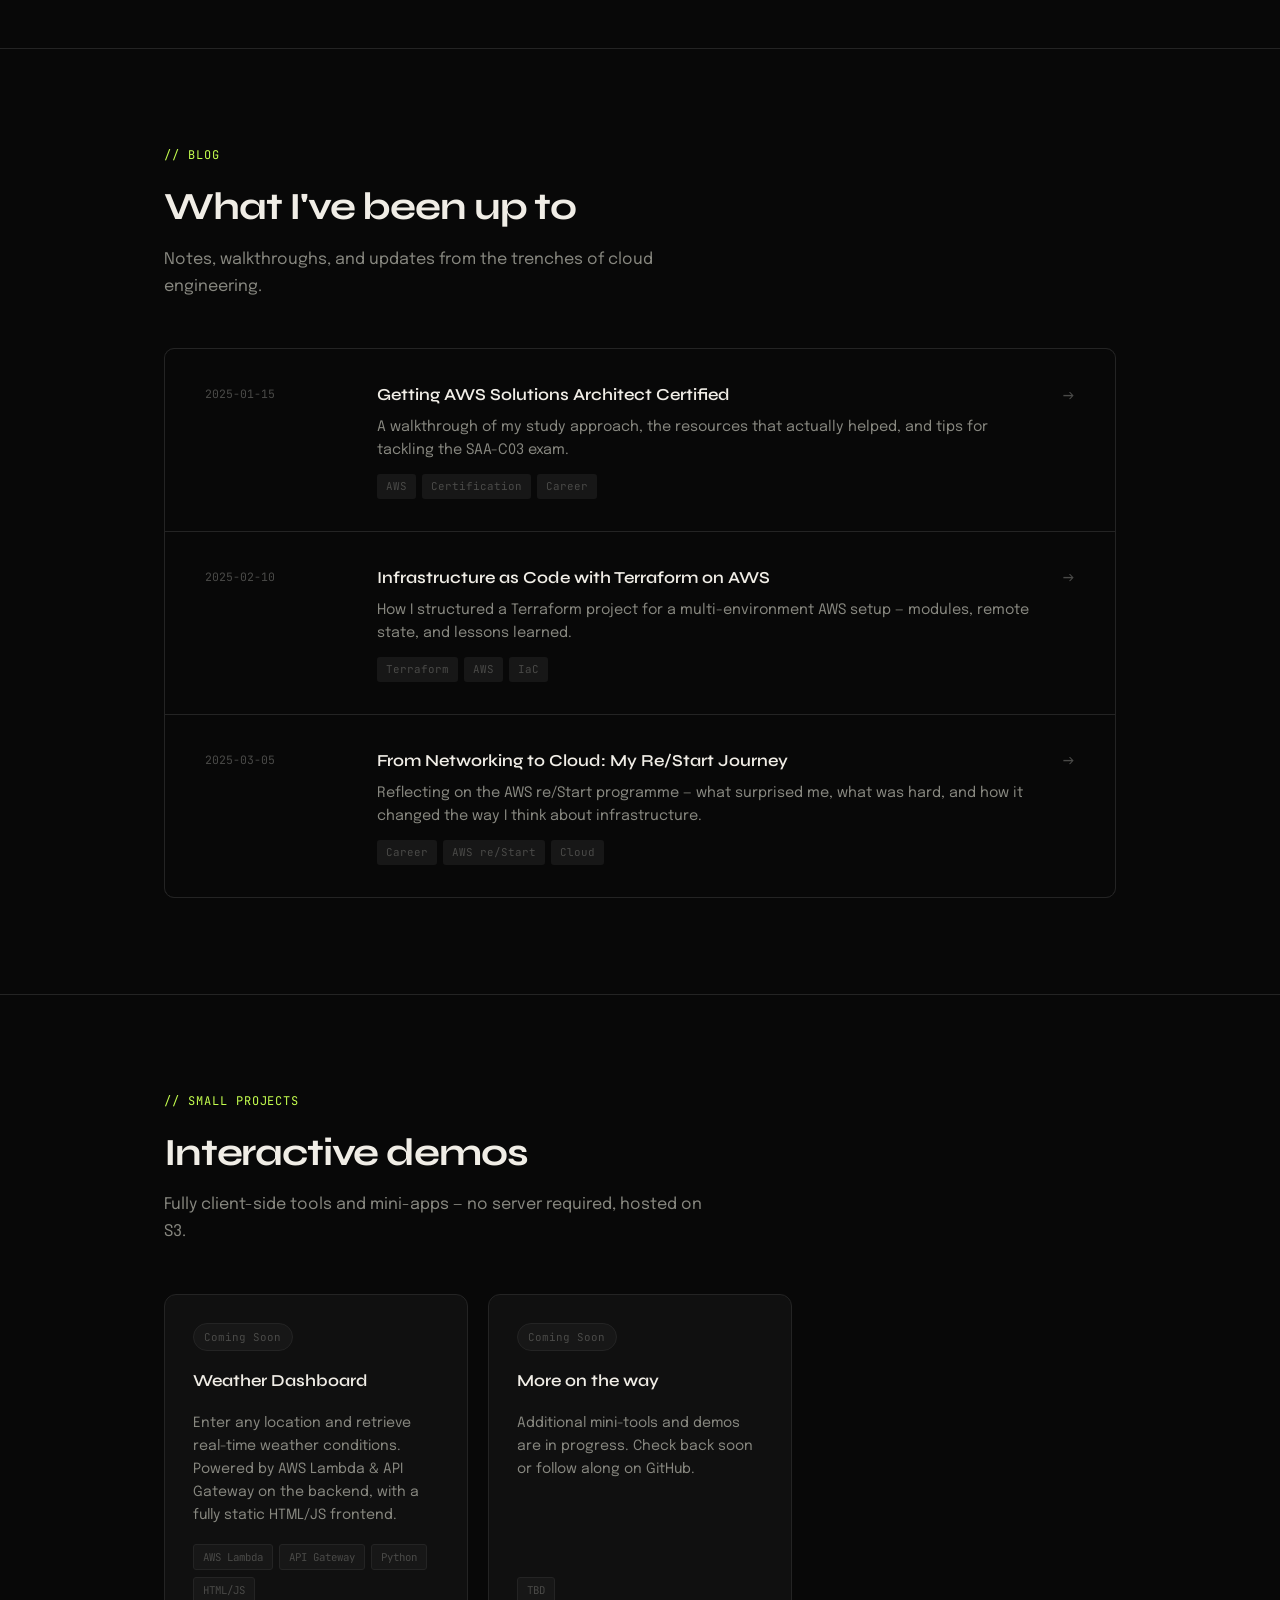
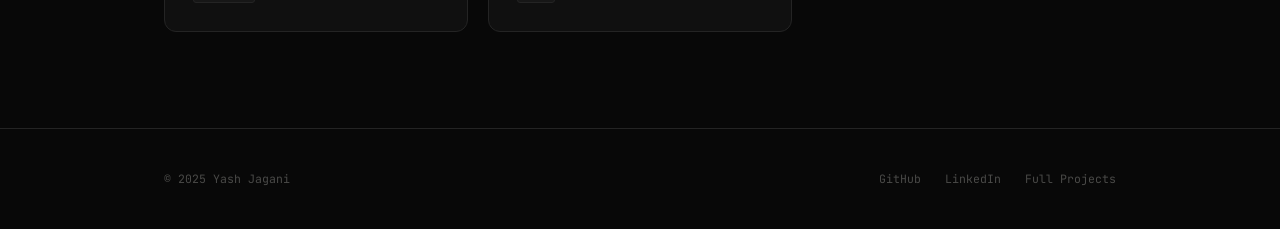
==== commit eaf3181a: "test" ====
--- a/website/index.html
+++ b/website/index.html
@@ -43,7 +43,7 @@
       <div class="hero-tag">
         <span class="hero-badge">
           <span class="hero-badge-dot"></span>
-          AWS Solutions Architect Associate
+          AWS Solutions Architect Associate!
         </span>
         <span class="hero-dot"></span>
         <span class="hero-tag-text">Cloud &amp; DevOps</span>
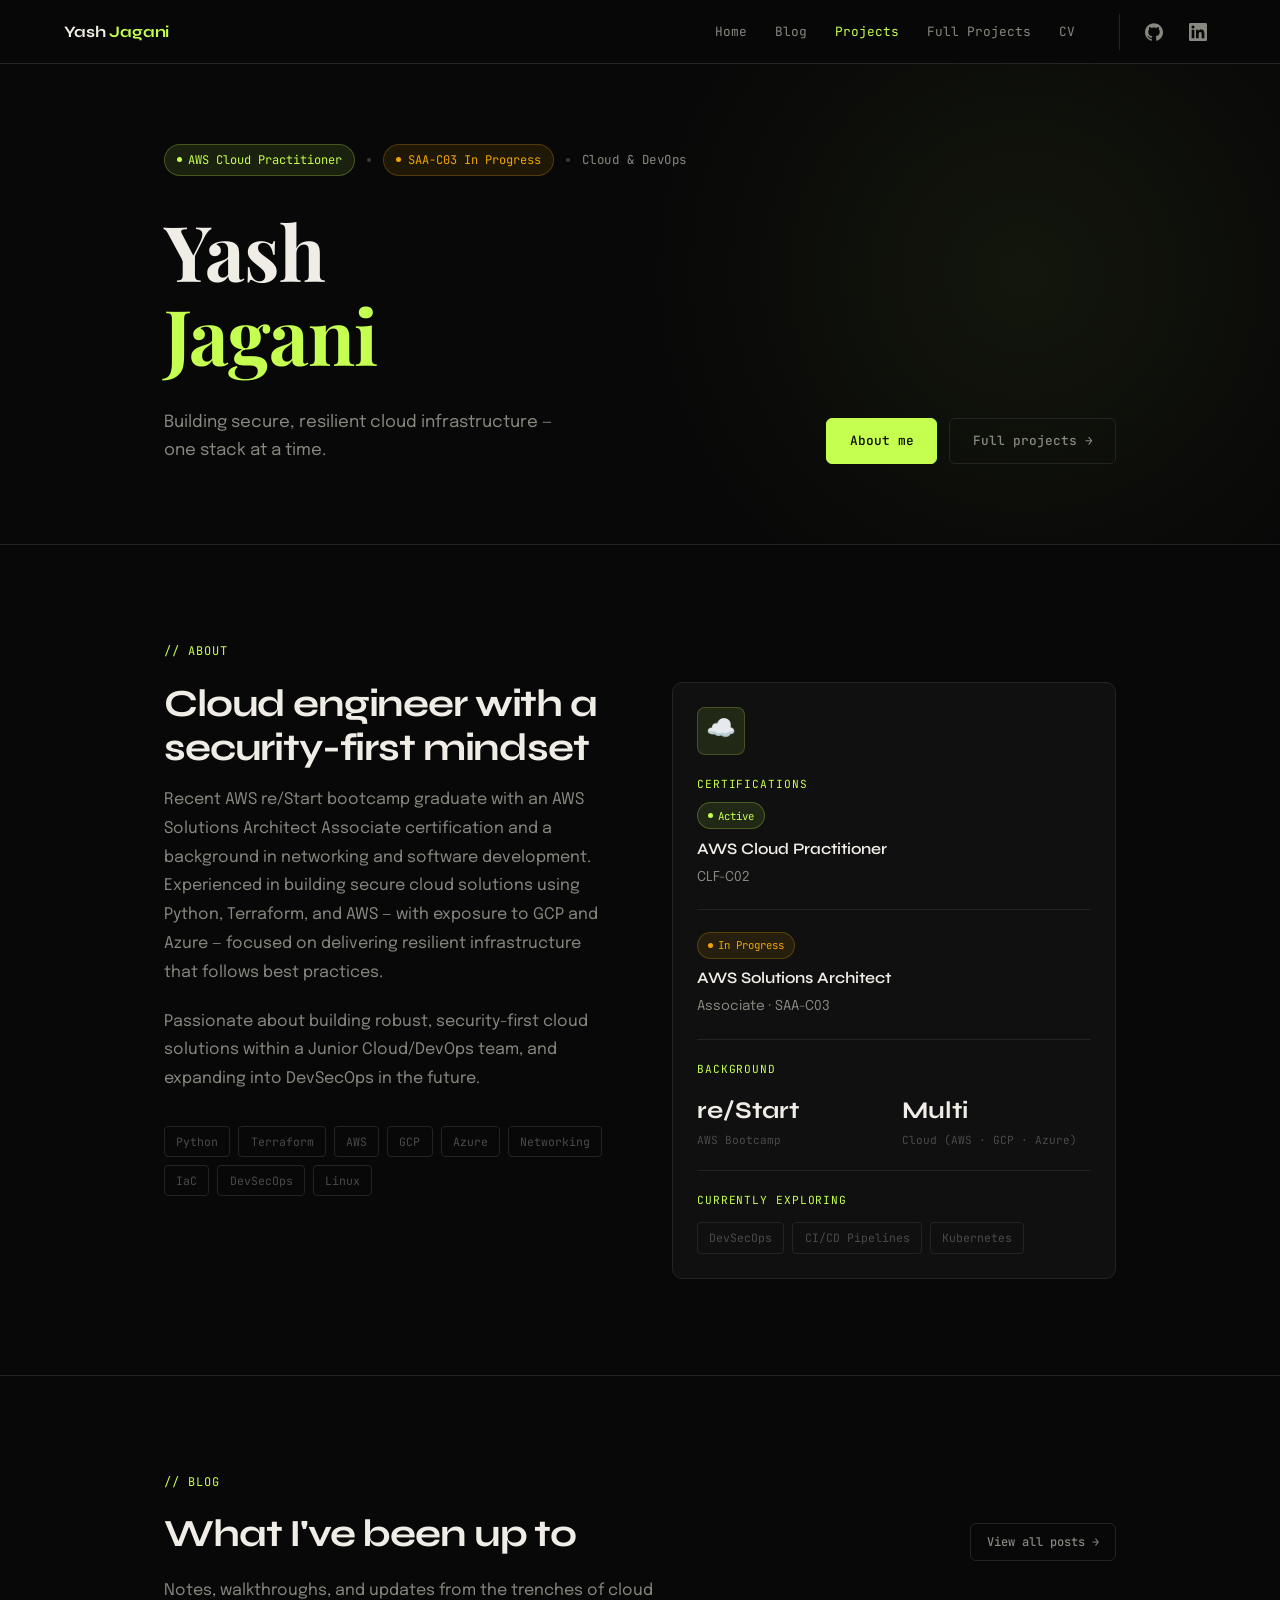
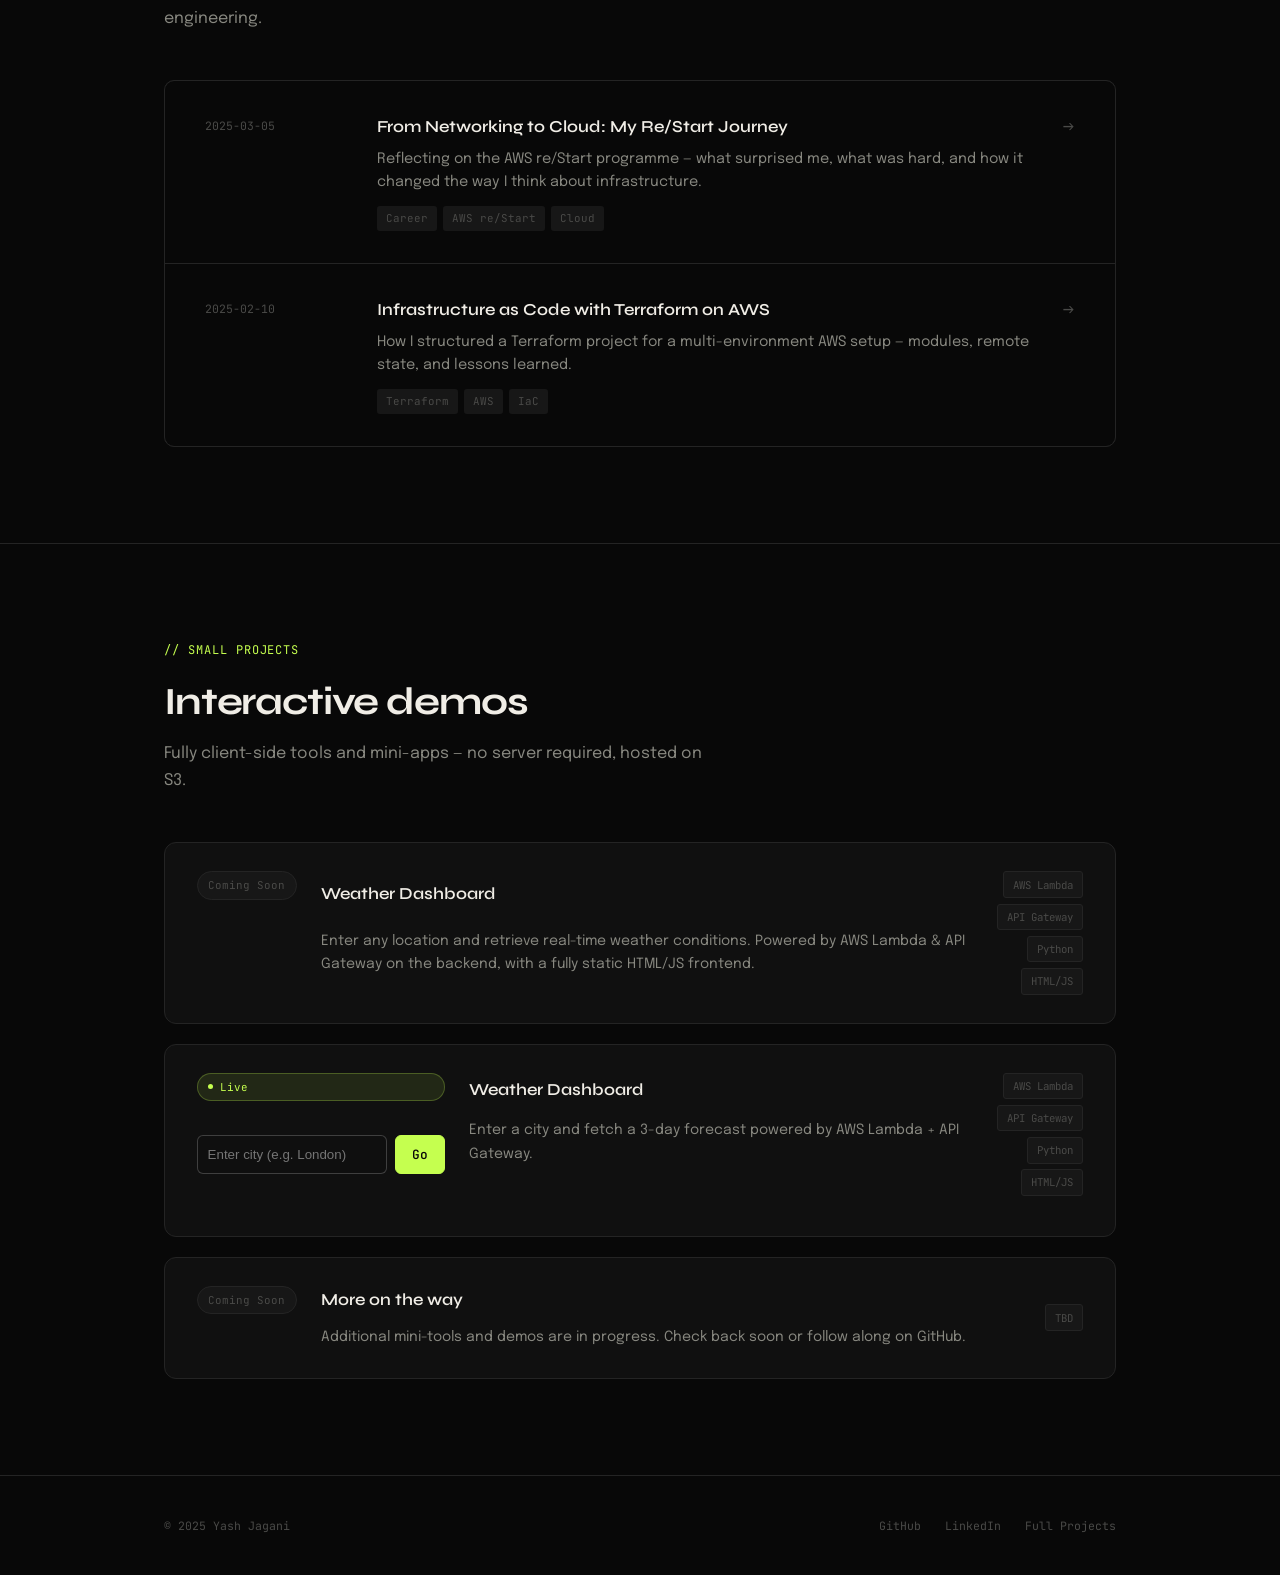
==== commit 1a47ca8a: "weather dashboard" ====
--- a/website/index.html
+++ b/website/index.html
@@ -5,22 +5,24 @@
   <meta name="viewport" content="width=device-width, initial-scale=1.0" />
   <title>Yash Jagani — Cloud &amp; DevOps Engineer</title>
   <meta name="description" content="AWS Certified Cloud Engineer specialising in secure, resilient infrastructure with Python, Terraform, and AWS." />
+  <link rel="icon" href="data:image/svg+xml,<svg xmlns='http://www.w3.org/2000/svg' viewBox='0 0 100 100'><text y='.9em' font-size='85'>☁️</text></svg>" />
   <link rel="preconnect" href="https://fonts.googleapis.com" />
   <link rel="preconnect" href="https://fonts.gstatic.com" crossorigin />
-  <link href="https://fonts.googleapis.com/css2?family=Syne:wght@400;600;700;800&family=Epilogue:ital,wght@0,300;0,400;0,500;1,300;1,400&family=JetBrains+Mono:wght@400;500&display=swap" rel="stylesheet" />
+  <link href="https://fonts.googleapis.com/css2?family=Syne:wght@400;600;700;800&family=Playfair+Display:ital,wght@0,400;0,600;0,700;1,400;1,600&family=Epilogue:ital,wght@0,300;0,400;0,500;1,300;1,400&family=JetBrains+Mono:wght@400;500&display=swap" rel="stylesheet" />
   <link rel="stylesheet" href="styles.css" />
 </head>
 <body>
 
   <!-- ── NAV ── -->
   <nav class="nav">
-    <a href="index.html" class="nav-logo">YJ</a>
+    <a href="index.html" class="nav-logo">Yash <span>Jagani</span></a>
     <div class="nav-right">
       <div class="nav-links">
         <a href="index.html" class="nav-link active">Home</a>
-        <a href="#blog" class="nav-link">Blog</a>
+        <a href="blog.html" class="nav-link">Blog</a>
         <a href="#small-projects" class="nav-link">Projects</a>
         <a href="projects.html" class="nav-link">Full Projects</a>
+        <a href="cv.html" class="nav-link">CV</a>
       </div>
       <div class="nav-socials">
         <a href="https://github.com/yashjagani17" target="_blank" rel="noopener" class="social-link" aria-label="GitHub">
@@ -43,7 +45,12 @@
       <div class="hero-tag">
         <span class="hero-badge">
           <span class="hero-badge-dot"></span>
-          AWS Solutions Architect Associate!
+          AWS Cloud Practitioner
+        </span>
+        <span class="hero-dot"></span>
+        <span class="hero-badge" style="background: rgba(240,165,0,0.1); border-color: rgba(240,165,0,0.25); color: #f0a500;">
+          <span class="hero-badge-dot" style="background:#f0a500;"></span>
+          SAA-C03 In Progress
         </span>
         <span class="hero-dot"></span>
         <span class="hero-tag-text">Cloud &amp; DevOps</span>
@@ -99,9 +106,27 @@
         <div class="about-right">
           <div class="cert-card">
             <div class="cert-icon">☁️</div>
-            <div class="cert-label">Active Certification</div>
-            <div class="cert-name">AWS Solutions Architect</div>
-            <div class="cert-sub">Associate · SAA-C03</div>
+            <div class="cert-label">Certifications</div>
+
+            <div class="cert-item">
+              <div class="cert-item-status confirmed">
+                <span class="cert-item-dot"></span>
+                Active
+              </div>
+              <div class="cert-name">AWS Cloud Practitioner</div>
+              <div class="cert-sub">CLF-C02</div>
+            </div>
+
+            <hr class="cert-divider" />
+
+            <div class="cert-item">
+              <div class="cert-item-status in-progress">
+                <span class="cert-item-dot"></span>
+                In Progress
+              </div>
+              <div class="cert-name">AWS Solutions Architect</div>
+              <div class="cert-sub">Associate · SAA-C03</div>
+            </div>
 
             <hr class="cert-divider" />
 
@@ -132,31 +157,34 @@
     </div>
   </section>
 
-  <!-- ── BLOG ── -->
+  <!-- ── BLOG (latest posts) ── -->
   <section class="section" id="blog">
     <div class="container">
       <div class="section-label">// Blog</div>
-      <h2 class="section-title">What I've been up to</h2>
+      <div style="display:flex; align-items:baseline; justify-content:space-between; flex-wrap:wrap; gap:1rem; margin-bottom:1rem;">
+        <h2 class="section-title" style="margin-bottom:0;">What I've been up to</h2>
+        <a href="blog.html" class="btn btn-ghost" style="font-size:0.75rem; padding:0.5rem 1rem;">View all posts →</a>
+      </div>
       <p class="section-subtitle">Notes, walkthroughs, and updates from the trenches of cloud engineering.</p>
 
       <div class="blog-grid">
 
-        <!-- BLOG POST 1 — replace href="#" with actual link when published -->
+        <!-- LATEST POST 1 — update href, date, title, desc, tags -->
         <article class="blog-card" onclick="location.href='#'">
-          <div class="blog-date">2025-01-15</div>
+          <div class="blog-date">2025-03-05</div>
           <div class="blog-content">
-            <h3 class="blog-title">Getting AWS Solutions Architect Certified</h3>
-            <p class="blog-desc">A walkthrough of my study approach, the resources that actually helped, and tips for tackling the SAA-C03 exam.</p>
+            <h3 class="blog-title">From Networking to Cloud: My Re/Start Journey</h3>
+            <p class="blog-desc">Reflecting on the AWS re/Start programme — what surprised me, what was hard, and how it changed the way I think about infrastructure.</p>
             <div class="blog-tags">
-              <span class="blog-tag">AWS</span>
-              <span class="blog-tag">Certification</span>
               <span class="blog-tag">Career</span>
+              <span class="blog-tag">AWS re/Start</span>
+              <span class="blog-tag">Cloud</span>
             </div>
           </div>
           <div class="blog-arrow">→</div>
         </article>
 
-        <!-- BLOG POST 2 -->
+        <!-- LATEST POST 2 — update href, date, title, desc, tags -->
         <article class="blog-card" onclick="location.href='#'">
           <div class="blog-date">2025-02-10</div>
           <div class="blog-content">
@@ -170,36 +198,6 @@
           </div>
           <div class="blog-arrow">→</div>
         </article>
-
-        <!-- BLOG POST 3 -->
-        <article class="blog-card" onclick="location.href='#'">
-          <div class="blog-date">2025-03-05</div>
-          <div class="blog-content">
-            <h3 class="blog-title">From Networking to Cloud: My Re/Start Journey</h3>
-            <p class="blog-desc">Reflecting on the AWS re/Start programme — what surprised me, what was hard, and how it changed the way I think about infrastructure.</p>
-            <div class="blog-tags">
-              <span class="blog-tag">Career</span>
-              <span class="blog-tag">AWS re/Start</span>
-              <span class="blog-tag">Cloud</span>
-            </div>
-          </div>
-          <div class="blog-arrow">→</div>
-        </article>
-
-        <!-- ADD MORE POSTS ABOVE THIS LINE -->
-        <!-- Template:
-        <article class="blog-card" onclick="location.href='YOUR_LINK_HERE'">
-          <div class="blog-date">YYYY-MM-DD</div>
-          <div class="blog-content">
-            <h3 class="blog-title">Post Title</h3>
-            <p class="blog-desc">Short description of the post.</p>
-            <div class="blog-tags">
-              <span class="blog-tag">Tag</span>
-            </div>
-          </div>
-          <div class="blog-arrow">→</div>
-        </article>
-        -->
 
       </div>
     </div>
@@ -245,6 +243,48 @@
           </div>
         </div>
         -->
+        <div class="project-card live">
+  <div class="project-status live-status">
+    <span class="project-status-dot"></span>
+    Live
+  </div>
+
+  <h3 class="project-title">Weather Dashboard</h3>
+
+  <p class="project-desc">
+    Enter a city and fetch a 3-day forecast powered by AWS Lambda + API Gateway.
+  </p>
+
+  <!-- INPUT UI -->
+  <div style="display:flex; gap:0.5rem; margin: 1rem 0;">
+    <input
+      id="cityInput"
+      type="text"
+      placeholder="Enter city (e.g. London)"
+      style="
+        flex:1;
+        padding:0.6rem;
+        border-radius:6px;
+        border:1px solid rgba(255,255,255,0.2);
+        background:#0f0f0f;
+        color:white;
+      "
+    />
+    <button onclick="getWeather()" class="btn btn-primary" style="padding:0.6rem 1rem;">
+      Go
+    </button>
+  </div>
+
+  <!-- OUTPUT -->
+  <div id="weatherOutput" style="font-size:0.9rem; opacity:0.9;"></div>
+
+  <div class="project-stack">
+    <span class="stack-tag">AWS Lambda</span>
+    <span class="stack-tag">API Gateway</span>
+    <span class="stack-tag">Python</span>
+    <span class="stack-tag">HTML/JS</span>
+  </div>
+</div>
 
         <!-- Placeholder card 2 -->
         <div class="project-card">
@@ -326,5 +366,56 @@
       if (e.key === 'Escape') closeProject();
     });
   </script>
+  <script>
+const API_URL = "https://328mtk9dai.execute-api.eu-west-2.amazonaws.com/weather";
+
+async function getWeather() {
+  const city = document.getElementById("cityInput").value || "London";
+  const output = document.getElementById("weatherOutput");
+
+  output.innerHTML = "Loading...";
+
+  try {
+    const res = await fetch(API_URL, {
+      method: "POST",
+      headers: {
+        "Content-Type": "application/json"
+      },
+      body: JSON.stringify({ city })
+    });
+
+    const data = await res.json();
+
+    if (!res.ok) {
+      output.innerHTML = "Error loading weather.";
+      return;
+    }
+
+    let html = `
+      <div style="margin-top:1rem;">
+        <strong>${data.city}, ${data.country}</strong><br><br>
+    `;
+
+    data.forecasts.forEach(f => {
+      html += `
+        <div style="margin-bottom:0.8rem; padding:0.6rem; border:1px solid rgba(255,255,255,0.1); border-radius:8px;">
+          <div><strong>${f.date}</strong></div>
+          <div>${f.description}</div>
+          <div>🌡 ${f.temp}°C (feels ${f.feels_like}°C)</div>
+          <div>💧 ${f.humidity}% humidity</div>
+        </div>
+      `;
+    });
+
+    html += `</div>`;
+
+    output.innerHTML = html;
+
+  } catch (err) {
+    output.innerHTML = "Failed to fetch weather.";
+    console.error(err);
+  }
+}
+</script>
 </body>
 </html>
--- a/website/styles.css
+++ b/website/styles.css
@@ -1,4 +1,4 @@
-@import url('https://fonts.googleapis.com/css2?family=Syne:wght@400;600;700;800&family=Epilogue:ital,wght@0,300;0,400;0,500;1,300;1,400&family=JetBrains+Mono:wght@400;500&display=swap');
+@import url('https://fonts.googleapis.com/css2?family=Syne:wght@400;600;700;800&family=Playfair+Display:ital,wght@0,400;0,600;0,700;1,400;1,600&family=Epilogue:ital,wght@0,300;0,400;0,500;1,300;1,400&family=JetBrains+Mono:wght@400;500&display=swap');
 
 :root {
   --bg: #080808;
@@ -51,13 +51,14 @@
 
 .nav-logo {
   font-family: 'Syne', sans-serif;
-  font-weight: 800;
-  font-size: 1.25rem;
-  color: var(--accent);
-  letter-spacing: -0.02em;
-  transition: opacity 0.2s;
-}
-.nav-logo:hover { opacity: 0.75; }
+  font-weight: 700;
+  font-size: 1rem;
+  color: var(--text);
+  letter-spacing: -0.01em;
+  transition: color 0.2s;
+}
+.nav-logo:hover { color: var(--accent); }
+.nav-logo span { color: var(--accent); }
 
 .nav-right {
   display: flex;
@@ -141,12 +142,8 @@
 
 /* ── HERO ── */
 .hero {
-  min-height: 100vh;
-  display: flex;
-  flex-direction: column;
-  justify-content: flex-end;
-  padding-top: var(--nav-height);
-  padding-bottom: 6rem;
+  padding-top: calc(var(--nav-height) + 5rem);
+  padding-bottom: 5rem;
   position: relative;
   overflow: hidden;
 }
@@ -212,12 +209,12 @@
 }
 
 .hero-name {
-  font-family: 'Syne', sans-serif;
-  font-size: clamp(4rem, 12vw, 10rem);
-  font-weight: 800;
-  letter-spacing: -0.04em;
-  line-height: 0.92;
-  margin-bottom: 2.5rem;
+  font-family: 'Playfair Display', serif;
+  font-size: clamp(2.8rem, 6vw, 5.5rem);
+  font-weight: 700;
+  letter-spacing: -0.01em;
+  line-height: 1.1;
+  margin-bottom: 2rem;
   animation: fadeUp 0.6s 0.1s ease both;
 }
 
@@ -319,6 +316,40 @@
   padding: 1.5rem;
   position: sticky;
   top: calc(var(--nav-height) + 2rem);
+}
+
+.cert-item {
+  margin-bottom: 1rem;
+}
+.cert-item:last-of-type { margin-bottom: 0; }
+
+.cert-item-status {
+  display: inline-flex;
+  align-items: center;
+  gap: 0.35rem;
+  font-family: 'JetBrains Mono', monospace;
+  font-size: 0.67rem;
+  padding: 0.2rem 0.6rem;
+  border-radius: 100px;
+  margin-bottom: 0.35rem;
+}
+
+.cert-item-status.confirmed {
+  color: var(--accent);
+  background: var(--accent-dim);
+  border: 1px solid rgba(197, 255, 79, 0.25);
+}
+
+.cert-item-status.in-progress {
+  color: #f0a500;
+  background: rgba(240, 165, 0, 0.1);
+  border: 1px solid rgba(240, 165, 0, 0.25);
+}
+
+.cert-item-dot {
+  width: 5px; height: 5px;
+  border-radius: 50%;
+  background: currentColor;
 }
 
 .cert-icon {
@@ -462,7 +493,7 @@
 /* ── SMALL PROJECTS ── */
 .projects-grid {
   display: grid;
-  grid-template-columns: repeat(auto-fill, minmax(300px, 1fr));
+  grid-template-columns: 1fr;
   gap: 1.25rem;
   margin-top: 2.5rem;
 }
@@ -471,13 +502,35 @@
   background: var(--surface);
   border: 1px solid var(--border);
   border-radius: 12px;
-  padding: 1.75rem;
-  display: flex;
-  flex-direction: column;
-  gap: 1rem;
+  padding: 1.75rem 2rem;
+  display: grid;
+  grid-template-columns: auto 1fr auto;
+  grid-template-rows: auto auto;
+  column-gap: 1.5rem;
+  row-gap: 0.75rem;
+  align-items: start;
   transition: border-color 0.2s, transform 0.2s;
   position: relative;
   overflow: hidden;
+}
+.project-card .project-status  { grid-column: 1; grid-row: 1; }
+.project-card .project-title   { grid-column: 2; grid-row: 1; align-self: center; margin: 0; }
+.project-card .project-desc    { grid-column: 2; grid-row: 2; margin: 0; }
+.project-card .project-stack   { grid-column: 3; grid-row: 1 / span 2; align-self: center; flex-direction: column; align-items: flex-end; gap: 0.35rem; }
+
+@media (max-width: 600px) {
+  .project-card {
+    grid-template-columns: 1fr;
+    grid-template-rows: auto;
+  }
+  .project-card .project-status,
+  .project-card .project-title,
+  .project-card .project-desc,
+  .project-card .project-stack {
+    grid-column: 1;
+    grid-row: auto;
+    align-items: flex-start;
+  }
 }
 .project-card:hover { border-color: var(--border-hover); transform: translateY(-2px); }
 
@@ -788,5 +841,5 @@
 
 @media (max-width: 480px) {
   .nav-links { display: none; }
-  .hero-name { font-size: clamp(3rem, 18vw, 5rem); }
+  .hero-name { font-size: clamp(2rem, 10vw, 2.8rem); }
 }
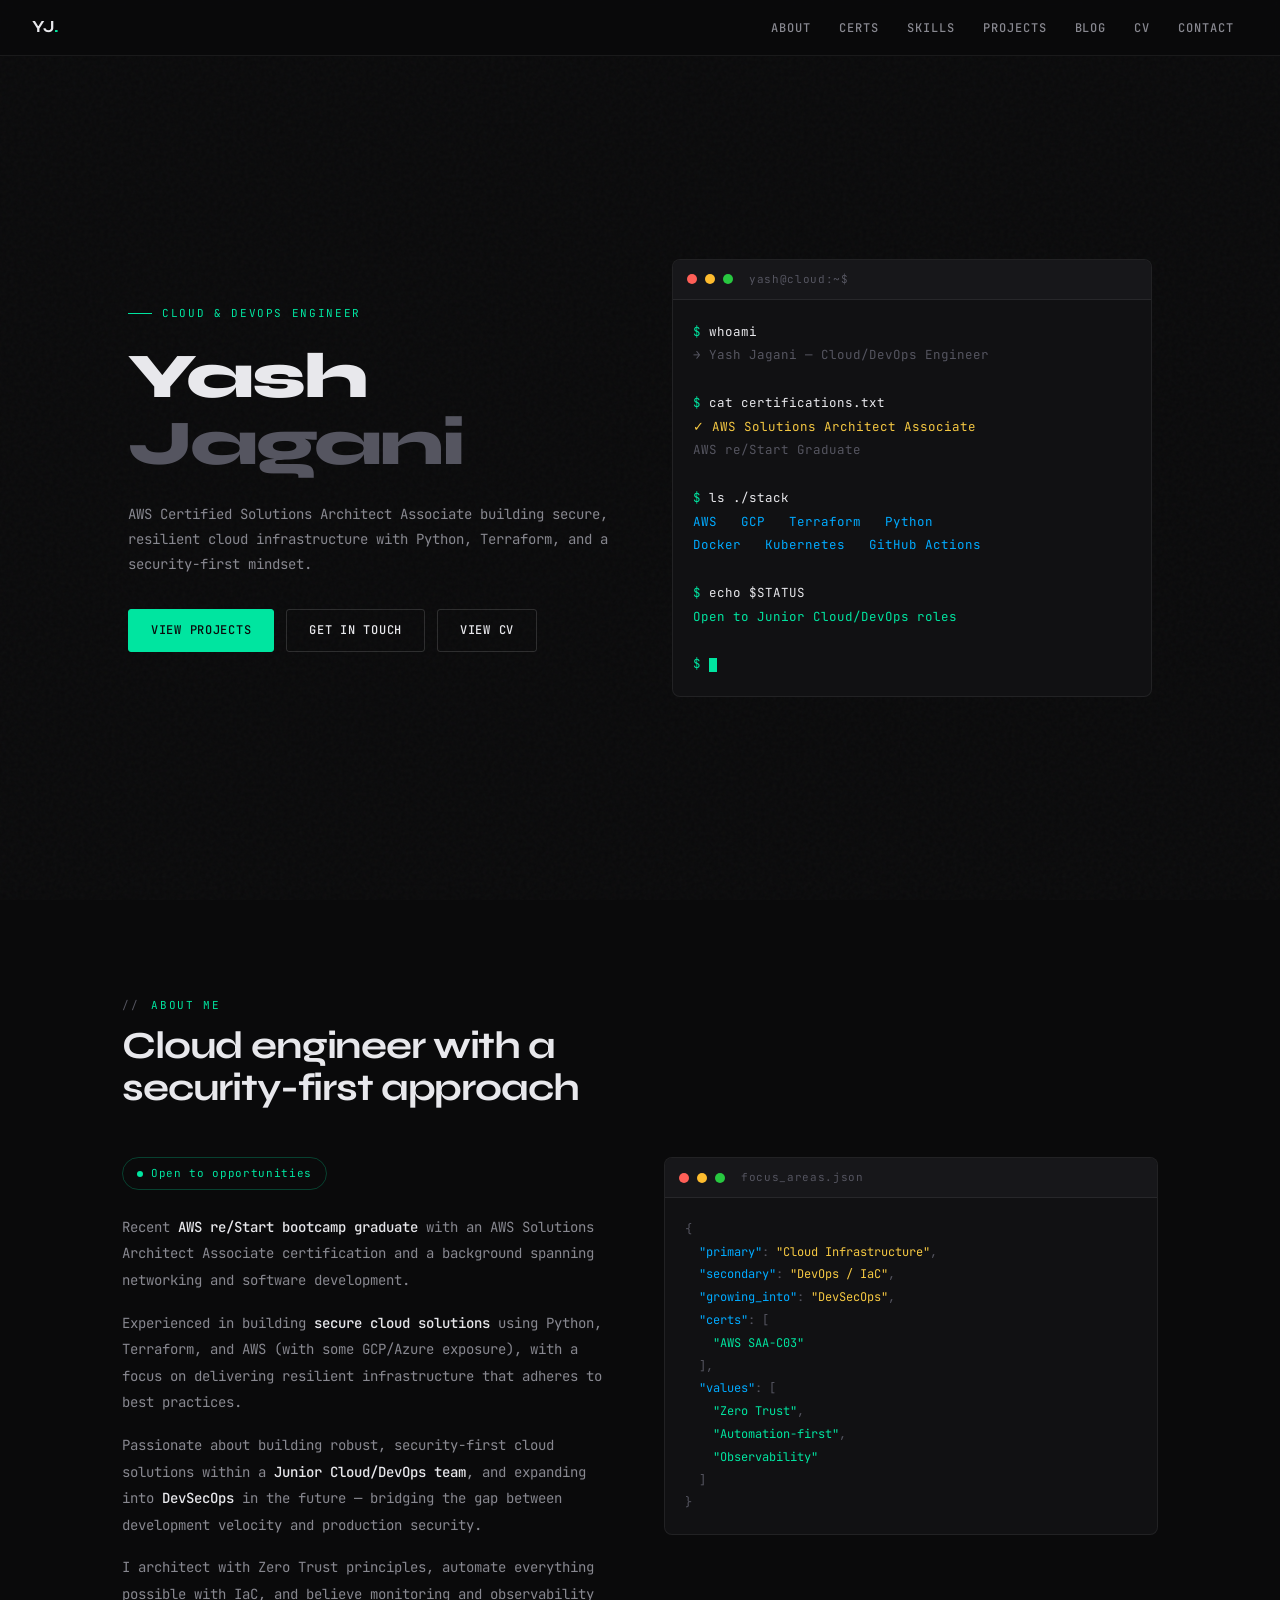
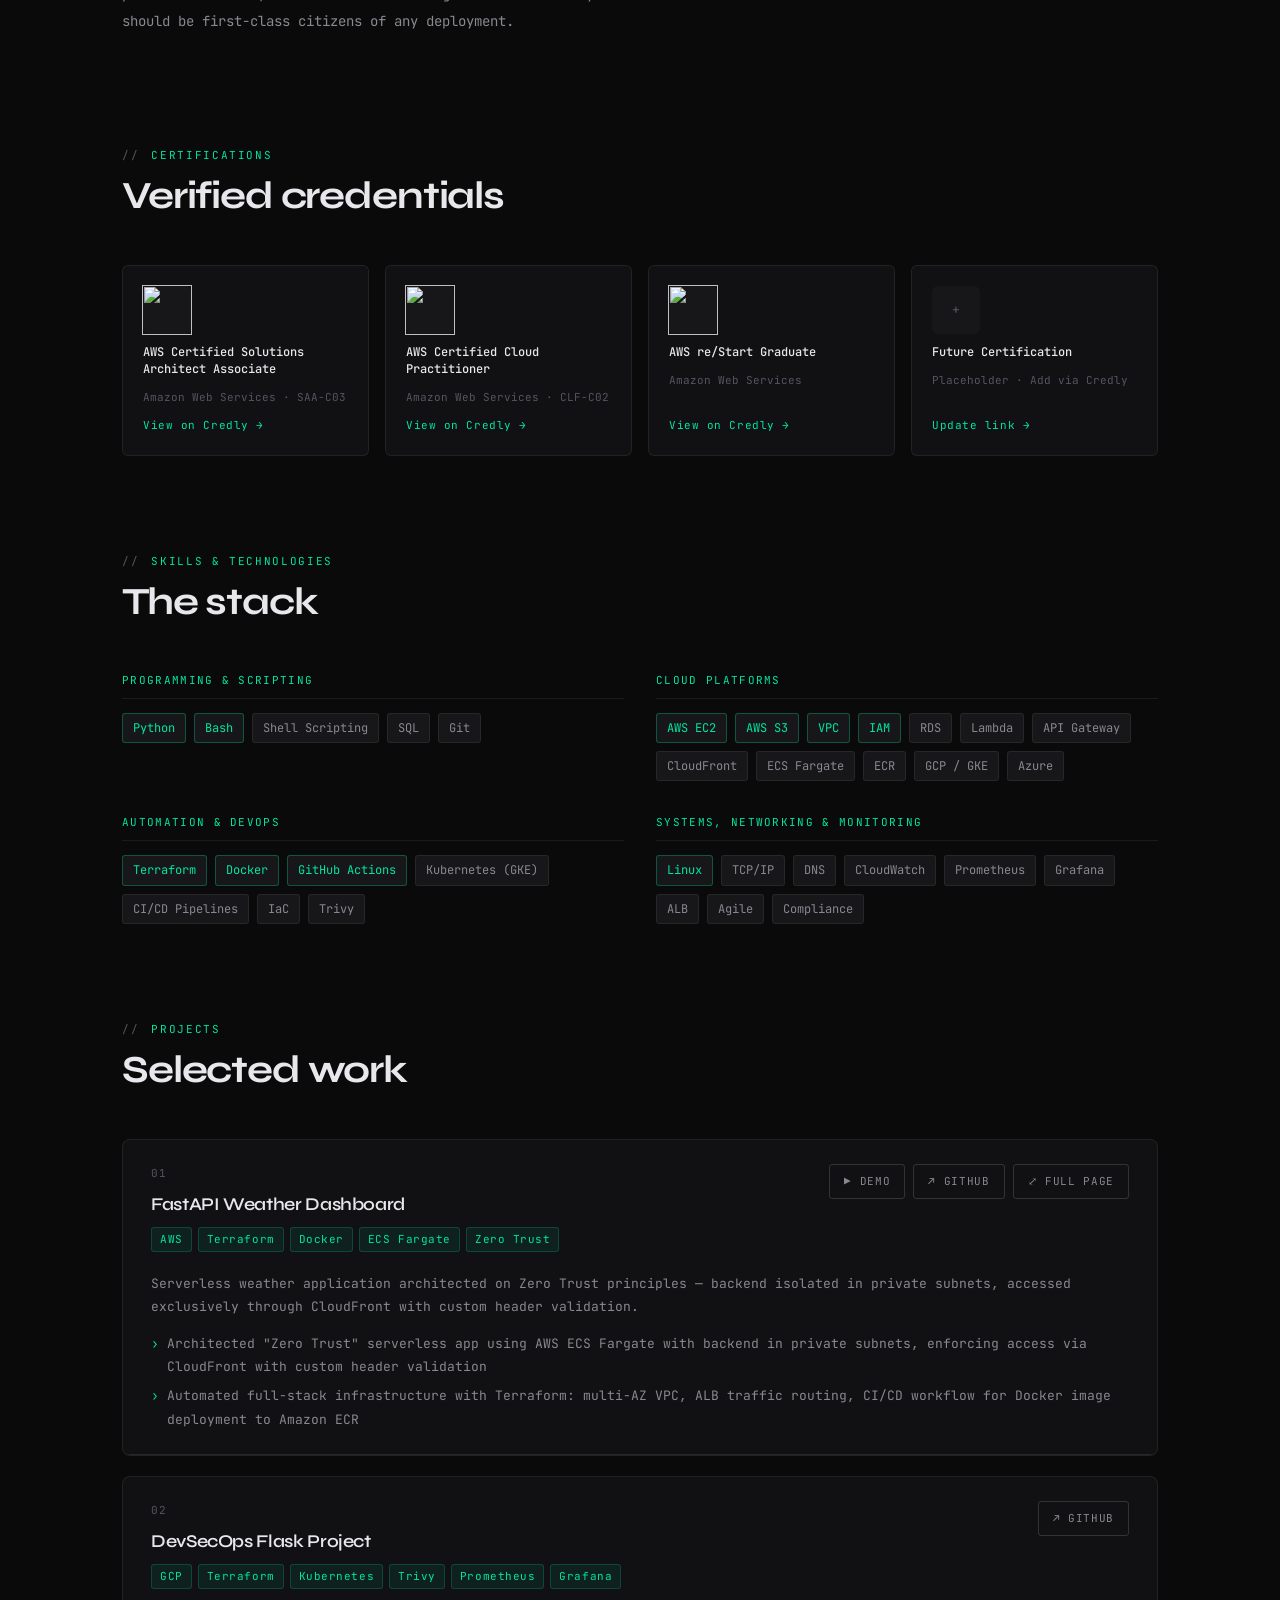
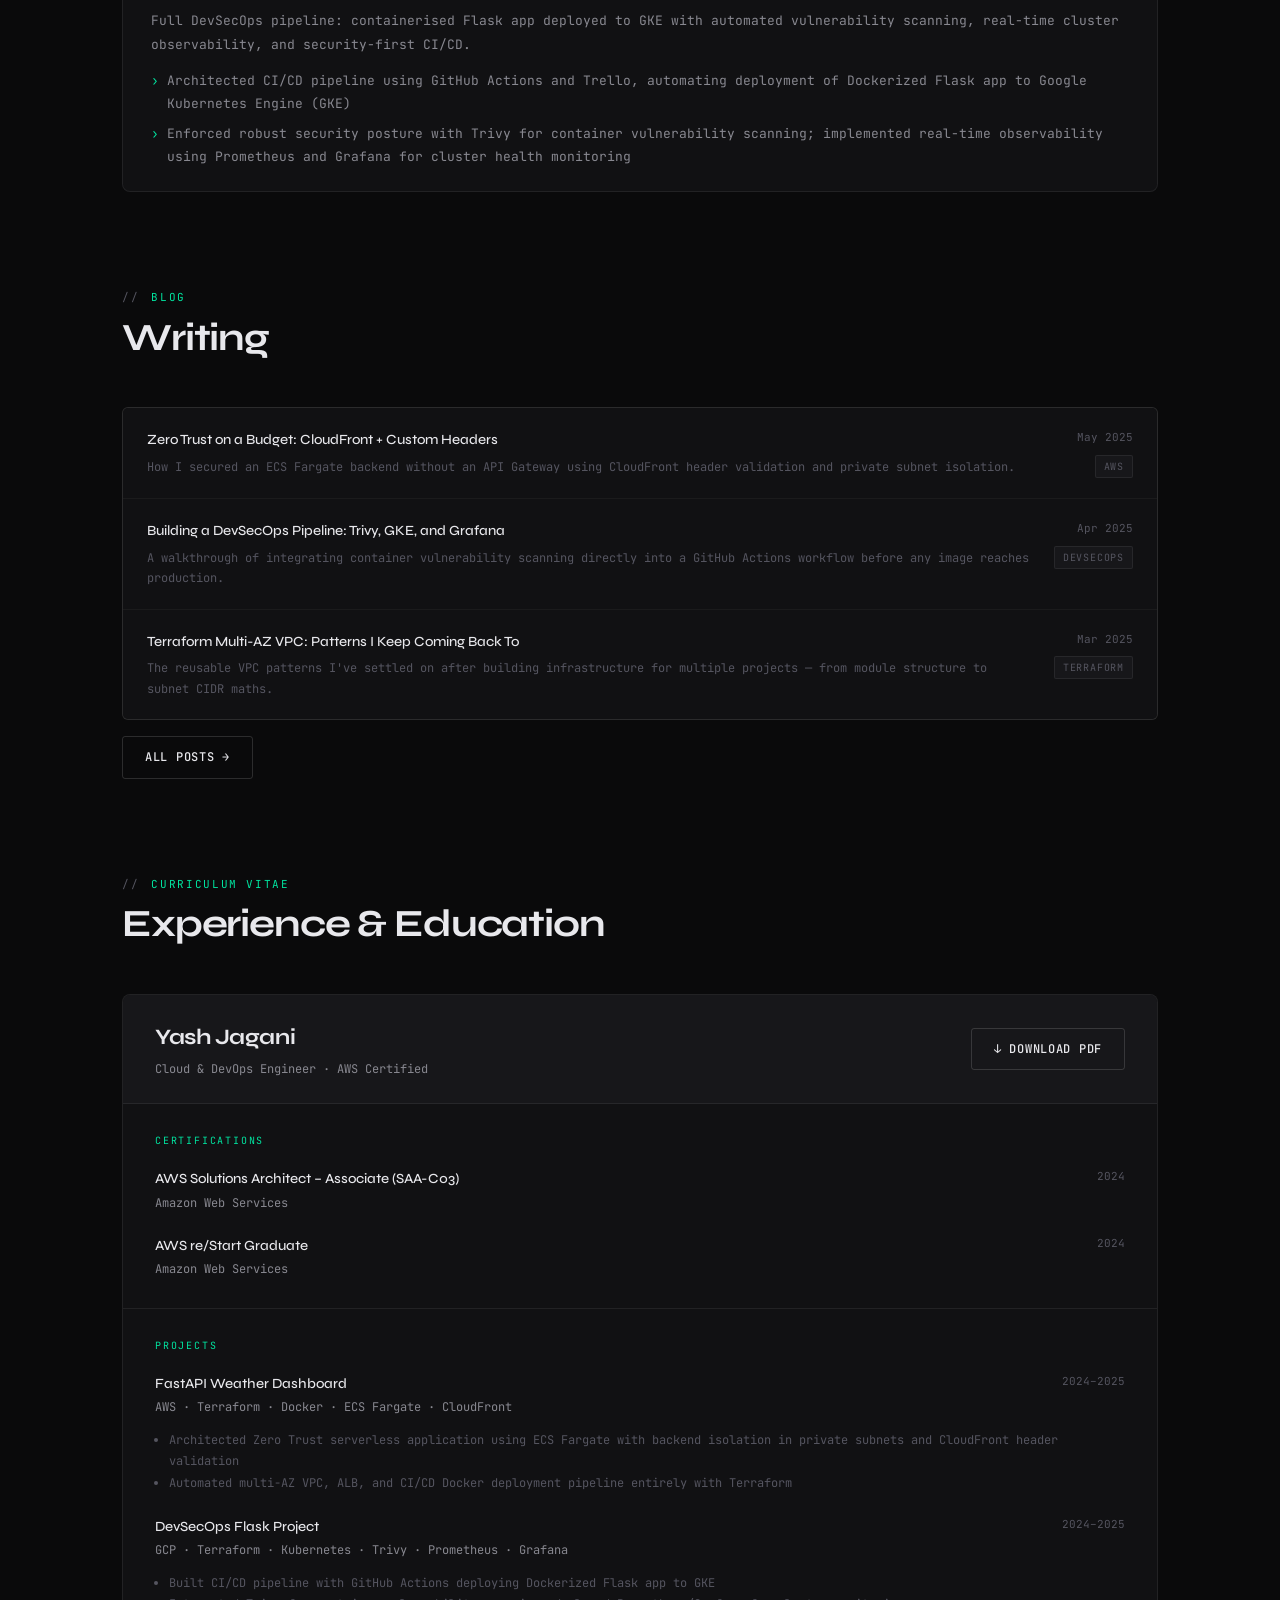
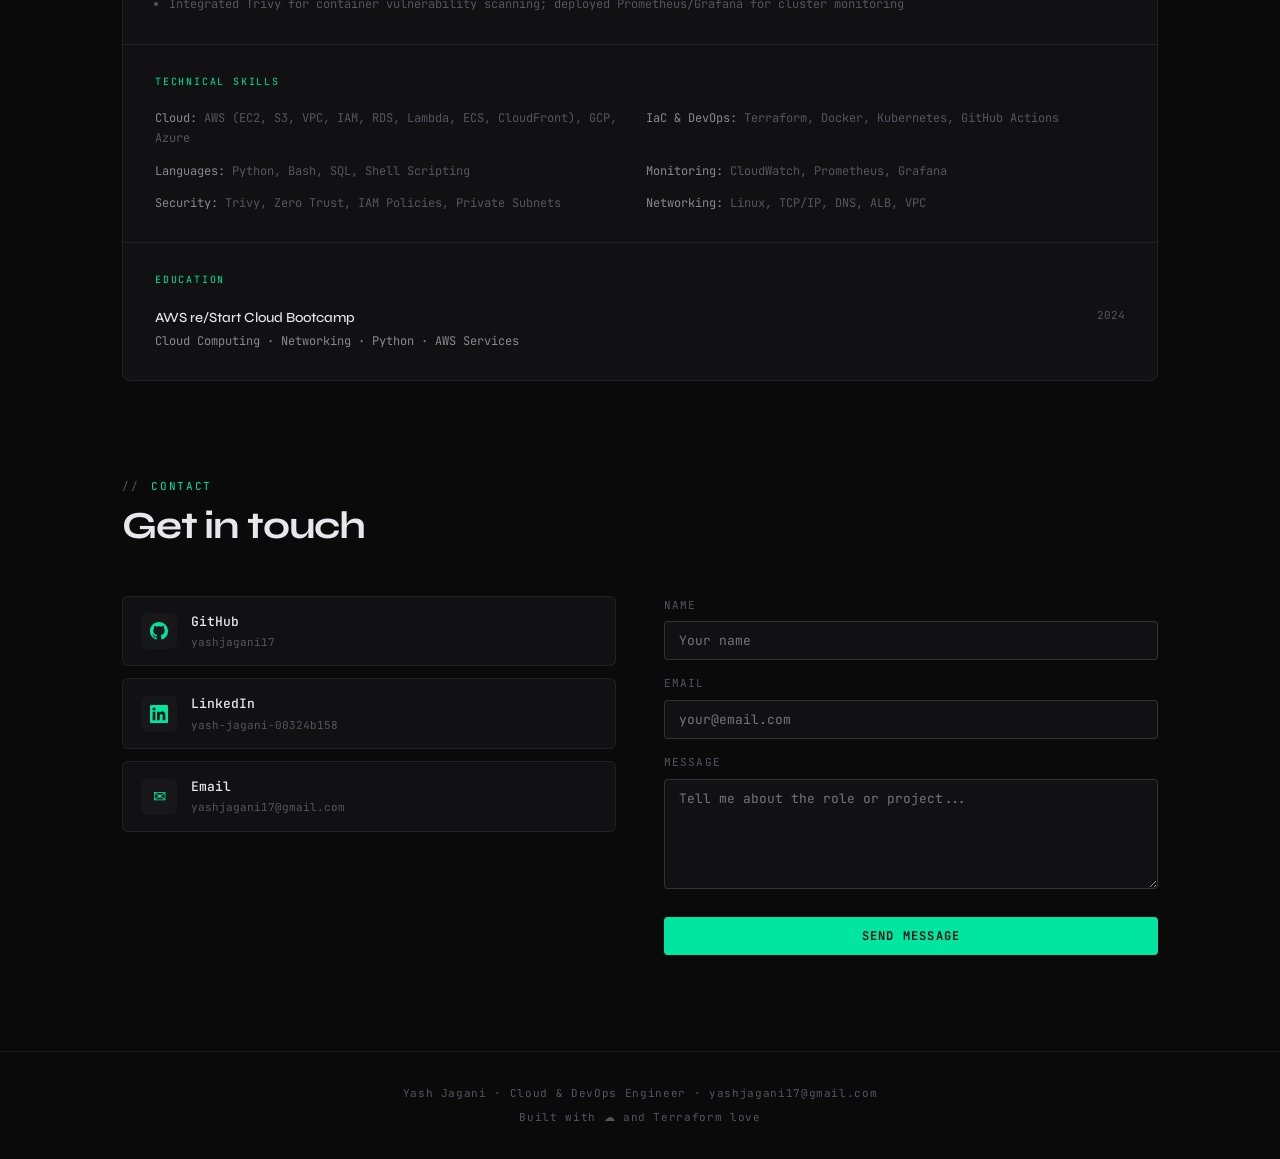
==== commit 09e0aeb1: "new frontend design" ====
--- a/website/index.html
+++ b/website/index.html
@@ -1,420 +1,1176 @@
 <!DOCTYPE html>
 <html lang="en">
 <head>
-  <meta charset="UTF-8" />
-  <meta name="viewport" content="width=device-width, initial-scale=1.0" />
-  <title>Yash Jagani — Cloud &amp; DevOps Engineer</title>
-  <meta name="description" content="AWS Certified Cloud Engineer specialising in secure, resilient infrastructure with Python, Terraform, and AWS." />
-  <link rel="icon" href="data:image/svg+xml,<svg xmlns='http://www.w3.org/2000/svg' viewBox='0 0 100 100'><text y='.9em' font-size='85'>☁️</text></svg>" />
-  <link rel="preconnect" href="https://fonts.googleapis.com" />
-  <link rel="preconnect" href="https://fonts.gstatic.com" crossorigin />
-  <link href="https://fonts.googleapis.com/css2?family=Syne:wght@400;600;700;800&family=Playfair+Display:ital,wght@0,400;0,600;0,700;1,400;1,600&family=Epilogue:ital,wght@0,300;0,400;0,500;1,300;1,400&family=JetBrains+Mono:wght@400;500&display=swap" rel="stylesheet" />
-  <link rel="stylesheet" href="styles.css" />
+<meta charset="UTF-8">
+<meta name="viewport" content="width=device-width, initial-scale=1.0">
+<title>Yash Jagani — Cloud & DevOps Engineer</title>
+<link rel="preconnect" href="https://fonts.googleapis.com">
+<link href="https://fonts.googleapis.com/css2?family=JetBrains+Mono:wght@300;400;500;600&family=Syne:wght@400;500;600;700;800&display=swap" rel="stylesheet">
+<style>
+  :root {
+    --bg: #0a0a0b;
+    --bg2: #111113;
+    --bg3: #17171a;
+    --border: rgba(255,255,255,0.07);
+    --border-bright: rgba(255,255,255,0.14);
+    --accent: #00e5a0;
+    --accent2: #0af;
+    --text: #e8e8ec;
+    --muted: #888890;
+    --muted2: #555560;
+    --font-display: 'Syne', sans-serif;
+    --font-mono: 'JetBrains Mono', monospace;
+  }
+  *, *::before, *::after { box-sizing: border-box; margin: 0; padding: 0; }
+  html { scroll-behavior: smooth; }
+  body {
+    background: var(--bg);
+    color: var(--text);
+    font-family: var(--font-mono);
+    font-size: 14px;
+    line-height: 1.7;
+    overflow-x: hidden;
+  }
+
+  /* ── NOISE OVERLAY ── */
+  body::before {
+    content: '';
+    position: fixed;
+    inset: 0;
+    background-image: url("data:image/svg+xml,%3Csvg viewBox='0 0 256 256' xmlns='http://www.w3.org/2000/svg'%3E%3Cfilter id='n'%3E%3CfeTurbulence type='fractalNoise' baseFrequency='0.9' numOctaves='4' stitchTiles='stitch'/%3E%3C/filter%3E%3Crect width='100%25' height='100%25' filter='url(%23n)' opacity='0.03'/%3E%3C/svg%3E");
+    pointer-events: none;
+    z-index: 0;
+  }
+
+  /* ── NAV ── */
+  nav {
+    position: fixed;
+    top: 0; left: 0; right: 0;
+    z-index: 100;
+    padding: 0 2rem;
+    height: 56px;
+    display: flex;
+    align-items: center;
+    justify-content: space-between;
+    background: rgba(10,10,11,0.85);
+    backdrop-filter: blur(12px);
+    border-bottom: 1px solid var(--border);
+  }
+  .nav-logo {
+    font-family: var(--font-display);
+    font-size: 17px;
+    font-weight: 700;
+    letter-spacing: -0.02em;
+    color: var(--text);
+    text-decoration: none;
+  }
+  .nav-logo span { color: var(--accent); }
+  .nav-links { display: flex; gap: 0; list-style: none; }
+  .nav-links a {
+    display: block;
+    padding: 0 14px;
+    height: 56px;
+    line-height: 56px;
+    font-size: 12px;
+    font-weight: 500;
+    letter-spacing: 0.08em;
+    text-transform: uppercase;
+    color: var(--muted);
+    text-decoration: none;
+    transition: color 0.2s;
+  }
+  .nav-links a:hover { color: var(--text); }
+  .nav-links a.active { color: var(--accent); }
+
+  /* ── SECTIONS ── */
+  section {
+    position: relative;
+    z-index: 1;
+  }
+  .section-inner {
+    max-width: 1100px;
+    margin: 0 auto;
+    padding: 0 2rem;
+  }
+
+  /* ── HERO ── */
+  #hero {
+    min-height: 100vh;
+    display: flex;
+    align-items: center;
+    padding-top: 56px;
+  }
+  .hero-grid {
+    display: grid;
+    grid-template-columns: 1fr 1fr;
+    gap: 4rem;
+    align-items: center;
+    width: 100%;
+  }
+  .hero-label {
+    font-size: 11px;
+    letter-spacing: 0.15em;
+    text-transform: uppercase;
+    color: var(--accent);
+    margin-bottom: 1.25rem;
+    display: flex;
+    align-items: center;
+    gap: 10px;
+  }
+  .hero-label::before {
+    content: '';
+    display: inline-block;
+    width: 24px;
+    height: 1px;
+    background: var(--accent);
+  }
+  h1 {
+    font-family: var(--font-display);
+    font-size: clamp(2.8rem, 5vw, 4.5rem);
+    font-weight: 800;
+    line-height: 1.05;
+    letter-spacing: -0.03em;
+    color: var(--text);
+    margin-bottom: 1.5rem;
+  }
+  h1 .line2 { color: var(--muted2); }
+  .hero-desc {
+    font-size: 14px;
+    color: var(--muted);
+    line-height: 1.8;
+    max-width: 480px;
+    margin-bottom: 2rem;
+  }
+  .hero-ctas { display: flex; gap: 12px; flex-wrap: wrap; }
+  .btn {
+    display: inline-flex;
+    align-items: center;
+    gap: 8px;
+    padding: 10px 22px;
+    font-family: var(--font-mono);
+    font-size: 12px;
+    font-weight: 500;
+    letter-spacing: 0.06em;
+    text-transform: uppercase;
+    border-radius: 3px;
+    text-decoration: none;
+    cursor: pointer;
+    transition: all 0.2s;
+  }
+  .btn-primary {
+    background: var(--accent);
+    color: #0a0a0b;
+    border: 1px solid var(--accent);
+  }
+  .btn-primary:hover { background: transparent; color: var(--accent); }
+  .btn-ghost {
+    background: transparent;
+    color: var(--text);
+    border: 1px solid var(--border-bright);
+  }
+  .btn-ghost:hover { border-color: var(--text); }
+
+  /* TERMINAL CARD */
+  .terminal {
+    background: var(--bg2);
+    border: 1px solid var(--border);
+    border-radius: 8px;
+    overflow: hidden;
+  }
+  .terminal-bar {
+    background: var(--bg3);
+    padding: 10px 14px;
+    display: flex;
+    align-items: center;
+    gap: 8px;
+    border-bottom: 1px solid var(--border);
+  }
+  .terminal-dot { width: 10px; height: 10px; border-radius: 50%; }
+  .d-red { background: #ff5f57; }
+  .d-yellow { background: #febc2e; }
+  .d-green { background: #28c840; }
+  .terminal-title { font-size: 11px; color: var(--muted2); margin-left: 8px; letter-spacing: 0.06em; }
+  .terminal-body { padding: 20px; font-size: 12.5px; line-height: 1.9; }
+  .t-dim { color: var(--muted2); }
+  .t-green { color: var(--accent); }
+  .t-blue { color: var(--accent2); }
+  .t-white { color: var(--text); }
+  .t-yellow { color: #f5c842; }
+  .cursor {
+    display: inline-block;
+    width: 8px; height: 14px;
+    background: var(--accent);
+    vertical-align: middle;
+    animation: blink 1.1s step-end infinite;
+  }
+  @keyframes blink { 50% { opacity: 0; } }
+
+  /* ── SECTION HEADER ── */
+  .sec-header {
+    margin-bottom: 3rem;
+    padding-top: 6rem;
+  }
+  .sec-tag {
+    font-size: 11px;
+    letter-spacing: 0.15em;
+    text-transform: uppercase;
+    color: var(--accent);
+    margin-bottom: 10px;
+    display: flex;
+    align-items: center;
+    gap: 10px;
+  }
+  .sec-tag::before { content: '//'; color: var(--muted2); margin-right: 2px; }
+  h2 {
+    font-family: var(--font-display);
+    font-size: clamp(1.8rem, 3vw, 2.5rem);
+    font-weight: 700;
+    letter-spacing: -0.03em;
+    color: var(--text);
+    line-height: 1.1;
+  }
+
+  /* ── ABOUT ── */
+  .about-grid {
+    display: grid;
+    grid-template-columns: 1fr 1fr;
+    gap: 3rem;
+    align-items: start;
+  }
+  .about-text p {
+    color: var(--muted);
+    line-height: 1.9;
+    margin-bottom: 1rem;
+  }
+  .about-text p strong { color: var(--text); font-weight: 500; }
+  .status-pill {
+    display: inline-flex;
+    align-items: center;
+    gap: 8px;
+    padding: 6px 14px;
+    border: 1px solid rgba(0,229,160,0.25);
+    border-radius: 100px;
+    font-size: 11px;
+    color: var(--accent);
+    letter-spacing: 0.06em;
+    margin-bottom: 1.5rem;
+  }
+  .status-dot {
+    width: 6px; height: 6px;
+    border-radius: 50%;
+    background: var(--accent);
+    animation: pulse 2s ease-in-out infinite;
+  }
+  @keyframes pulse { 0%,100%{opacity:1} 50%{opacity:0.3} }
+
+  /* ── CERTS ── */
+  .certs-grid {
+    display: grid;
+    grid-template-columns: repeat(auto-fit, minmax(200px, 1fr));
+    gap: 16px;
+  }
+  .cert-card {
+    background: var(--bg2);
+    border: 1px solid var(--border);
+    border-radius: 6px;
+    padding: 20px;
+    display: flex;
+    flex-direction: column;
+    gap: 10px;
+    transition: border-color 0.2s;
+    text-decoration: none;
+  }
+  .cert-card:hover { border-color: var(--accent); }
+  .cert-badge {
+    width: 48px; height: 48px;
+    background: var(--bg3);
+    border-radius: 6px;
+    display: flex;
+    align-items: center;
+    justify-content: center;
+    font-size: 22px;
+  }
+  .cert-name { font-size: 12px; font-weight: 500; color: var(--text); line-height: 1.4; }
+  .cert-issuer { font-size: 11px; color: var(--muted2); }
+  .cert-link { font-size: 11px; color: var(--accent); letter-spacing: 0.05em; margin-top: auto; }
+
+  /* ── SKILLS ── */
+  .skills-groups { display: grid; grid-template-columns: 1fr 1fr; gap: 2rem; }
+  .skill-group-title {
+    font-size: 11px;
+    letter-spacing: 0.12em;
+    text-transform: uppercase;
+    color: var(--accent);
+    margin-bottom: 14px;
+    padding-bottom: 8px;
+    border-bottom: 1px solid var(--border);
+  }
+  .skill-tags { display: flex; flex-wrap: wrap; gap: 8px; }
+  .skill-tag {
+    padding: 4px 10px;
+    background: var(--bg3);
+    border: 1px solid var(--border);
+    border-radius: 3px;
+    font-size: 12px;
+    color: var(--muted);
+    transition: all 0.2s;
+  }
+  .skill-tag:hover { border-color: var(--accent); color: var(--accent); }
+  .skill-tag.highlight { border-color: rgba(0,229,160,0.3); color: var(--accent); }
+
+  /* ── PROJECTS ── */
+  .projects-grid { display: grid; gap: 20px; }
+  .project-card {
+    background: var(--bg2);
+    border: 1px solid var(--border);
+    border-radius: 8px;
+    overflow: hidden;
+    transition: border-color 0.25s;
+  }
+  .project-card:hover { border-color: var(--border-bright); }
+  .project-header {
+    padding: 24px 28px 20px;
+    display: flex;
+    justify-content: space-between;
+    align-items: flex-start;
+    gap: 1rem;
+  }
+  .project-title-area {}
+  .project-num { font-size: 11px; color: var(--muted2); letter-spacing: 0.1em; margin-bottom: 6px; }
+  .project-title {
+    font-family: var(--font-display);
+    font-size: 18px;
+    font-weight: 600;
+    color: var(--text);
+    margin-bottom: 8px;
+    letter-spacing: -0.02em;
+  }
+  .project-tags { display: flex; flex-wrap: wrap; gap: 6px; }
+  .ptag {
+    padding: 2px 8px;
+    background: rgba(0,229,160,0.08);
+    border: 1px solid rgba(0,229,160,0.2);
+    border-radius: 3px;
+    font-size: 11px;
+    color: var(--accent);
+    letter-spacing: 0.05em;
+  }
+  .project-actions { display: flex; gap: 8px; flex-shrink: 0; }
+  .project-btn {
+    display: inline-flex;
+    align-items: center;
+    gap: 6px;
+    padding: 7px 14px;
+    border: 1px solid var(--border-bright);
+    border-radius: 3px;
+    font-family: var(--font-mono);
+    font-size: 11px;
+    color: var(--muted);
+    text-decoration: none;
+    background: transparent;
+    cursor: pointer;
+    transition: all 0.2s;
+    letter-spacing: 0.06em;
+    text-transform: uppercase;
+  }
+  .project-btn:hover { border-color: var(--accent); color: var(--accent); }
+  .project-desc {
+    padding: 0 28px 20px;
+    font-size: 13px;
+    color: var(--muted);
+    line-height: 1.8;
+  }
+  .project-bullets { margin-top: 10px; padding-left: 0; list-style: none; }
+  .project-bullets li { padding: 3px 0; padding-left: 16px; position: relative; }
+  .project-bullets li::before { content: '›'; position: absolute; left: 0; color: var(--accent); }
+
+  /* DEMO EMBED */
+  .demo-container {
+    border-top: 1px solid var(--border);
+    background: var(--bg3);
+    max-height: 0;
+    overflow: hidden;
+    transition: max-height 0.4s cubic-bezier(0.4,0,0.2,1);
+  }
+  .demo-container.open { max-height: 600px; }
+  .demo-inner {
+    padding: 16px;
+    display: flex;
+    flex-direction: column;
+    gap: 12px;
+  }
+  .demo-toolbar {
+    display: flex;
+    align-items: center;
+    justify-content: space-between;
+    font-size: 11px;
+    color: var(--muted2);
+    letter-spacing: 0.06em;
+  }
+  .demo-url {
+    font-size: 11px;
+    color: var(--muted2);
+    background: var(--bg2);
+    border: 1px solid var(--border);
+    border-radius: 3px;
+    padding: 4px 10px;
+    flex: 1;
+    max-width: 420px;
+  }
+  .weather-demo {
+    background: var(--bg2);
+    border: 1px solid var(--border);
+    border-radius: 6px;
+    padding: 20px;
+  }
+  .weather-input-row { display: flex; gap: 10px; margin-bottom: 16px; }
+  .weather-input {
+    flex: 1;
+    background: var(--bg3);
+    border: 1px solid var(--border-bright);
+    border-radius: 3px;
+    padding: 9px 14px;
+    font-family: var(--font-mono);
+    font-size: 13px;
+    color: var(--text);
+    outline: none;
+  }
+  .weather-input:focus { border-color: var(--accent); }
+  .weather-result {
+    display: none;
+    background: var(--bg3);
+    border: 1px solid var(--border);
+    border-radius: 6px;
+    padding: 16px;
+  }
+  .weather-result.visible { display: grid; grid-template-columns: 1fr 1fr 1fr; gap: 12px; }
+  .w-stat { text-align: center; }
+  .w-stat-val { font-family: var(--font-display); font-size: 22px; font-weight: 600; color: var(--text); }
+  .w-stat-label { font-size: 11px; color: var(--muted2); letter-spacing: 0.08em; text-transform: uppercase; margin-top: 3px; }
+  .w-city { grid-column: 1/-1; font-size: 16px; font-family: var(--font-display); font-weight: 600; color: var(--accent); border-bottom: 1px solid var(--border); padding-bottom: 10px; margin-bottom: 4px; }
+
+  /* ── BLOG ── */
+  .blog-list { display: grid; gap: 1px; background: var(--border); border: 1px solid var(--border); border-radius: 6px; overflow: hidden; }
+  .blog-item {
+    display: flex;
+    align-items: flex-start;
+    justify-content: space-between;
+    gap: 1.5rem;
+    padding: 20px 24px;
+    background: var(--bg2);
+    text-decoration: none;
+    transition: background 0.15s;
+  }
+  .blog-item:hover { background: var(--bg3); }
+  .blog-item-title { font-size: 14px; font-weight: 500; color: var(--text); margin-bottom: 5px; font-family: var(--font-display); }
+  .blog-item-excerpt { font-size: 12px; color: var(--muted2); line-height: 1.7; }
+  .blog-item-meta { display: flex; flex-direction: column; align-items: flex-end; gap: 8px; flex-shrink: 0; font-size: 11px; color: var(--muted2); white-space: nowrap; }
+  .blog-tag { padding: 2px 8px; background: var(--bg3); border: 1px solid var(--border); border-radius: 2px; font-size: 10px; letter-spacing: 0.08em; text-transform: uppercase; }
+
+  /* ── CV ── */
+  .cv-wrap {
+    background: var(--bg2);
+    border: 1px solid var(--border);
+    border-radius: 8px;
+    overflow: hidden;
+  }
+  .cv-section {
+    padding: 28px 32px;
+    border-bottom: 1px solid var(--border);
+  }
+  .cv-section:last-child { border-bottom: none; }
+  .cv-section-title {
+    font-size: 10px;
+    letter-spacing: 0.18em;
+    text-transform: uppercase;
+    color: var(--accent);
+    margin-bottom: 18px;
+  }
+  .cv-entry { display: grid; grid-template-columns: 1fr auto; gap: 8px 2rem; margin-bottom: 20px; }
+  .cv-entry:last-child { margin-bottom: 0; }
+  .cv-role { font-size: 14px; font-weight: 500; color: var(--text); font-family: var(--font-display); }
+  .cv-org { font-size: 12px; color: var(--muted); margin-top: 2px; }
+  .cv-date { font-size: 11px; color: var(--muted2); white-space: nowrap; text-align: right; }
+  .cv-detail { grid-column: 1/-1; font-size: 12px; color: var(--muted2); line-height: 1.8; margin-top: 4px; }
+  .cv-detail li { margin-left: 14px; }
+  .cv-header-row {
+    padding: 24px 32px;
+    background: var(--bg3);
+    border-bottom: 1px solid var(--border);
+    display: flex;
+    justify-content: space-between;
+    align-items: center;
+  }
+  .cv-name { font-family: var(--font-display); font-size: 22px; font-weight: 700; letter-spacing: -0.02em; }
+  .cv-tagline { font-size: 12px; color: var(--muted); margin-top: 3px; }
+
+  /* ── CONTACT ── */
+  .contact-grid { display: grid; grid-template-columns: 1fr 1fr; gap: 3rem; }
+  .contact-links { display: flex; flex-direction: column; gap: 12px; margin-bottom: 2rem; }
+  .contact-link {
+    display: flex;
+    align-items: center;
+    gap: 14px;
+    padding: 14px 18px;
+    background: var(--bg2);
+    border: 1px solid var(--border);
+    border-radius: 6px;
+    text-decoration: none;
+    transition: border-color 0.2s;
+  }
+  .contact-link:hover { border-color: var(--accent); }
+  .contact-link-icon {
+    width: 36px; height: 36px;
+    background: var(--bg3);
+    border-radius: 6px;
+    display: flex; align-items: center; justify-content: center;
+    font-size: 16px;
+    color: var(--accent);
+  }
+  .contact-link-label { font-size: 13px; color: var(--text); font-weight: 500; }
+  .contact-link-sub { font-size: 11px; color: var(--muted2); }
+  .form-group { margin-bottom: 14px; }
+  .form-label { display: block; font-size: 11px; letter-spacing: 0.1em; text-transform: uppercase; color: var(--muted2); margin-bottom: 7px; }
+  .form-input, .form-textarea {
+    width: 100%;
+    background: var(--bg2);
+    border: 1px solid var(--border-bright);
+    border-radius: 4px;
+    padding: 10px 14px;
+    font-family: var(--font-mono);
+    font-size: 13px;
+    color: var(--text);
+    outline: none;
+    transition: border-color 0.2s;
+  }
+  .form-input:focus, .form-textarea:focus { border-color: var(--accent); }
+  .form-textarea { resize: vertical; min-height: 110px; }
+  .form-submit {
+    width: 100%;
+    padding: 11px;
+    background: var(--accent);
+    color: #0a0a0b;
+    border: none;
+    border-radius: 4px;
+    font-family: var(--font-mono);
+    font-size: 12px;
+    font-weight: 600;
+    letter-spacing: 0.1em;
+    text-transform: uppercase;
+    cursor: pointer;
+    transition: opacity 0.2s;
+    margin-top: 6px;
+  }
+  .form-submit:hover { opacity: 0.85; }
+  .form-success { display: none; text-align: center; padding: 20px; color: var(--accent); font-size: 13px; }
+
+  /* ── FOOTER ── */
+  footer {
+    border-top: 1px solid var(--border);
+    padding: 2rem;
+    text-align: center;
+    font-size: 11px;
+    color: var(--muted2);
+    letter-spacing: 0.06em;
+    position: relative;
+    z-index: 1;
+    margin-top: 6rem;
+  }
+
+  /* ── DIVIDER ── */
+  .divider { height: 1px; background: linear-gradient(90deg, transparent, var(--border-bright), transparent); margin: 1px 0; }
+
+  /* ── RESPONSIVE ── */
+  @media (max-width: 768px) {
+    .hero-grid { grid-template-columns: 1fr; }
+    .about-grid { grid-template-columns: 1fr; }
+    .skills-groups { grid-template-columns: 1fr; }
+    .contact-grid { grid-template-columns: 1fr; }
+    nav .nav-links { display: none; }
+    .project-header { flex-direction: column; }
+    .cv-entry { grid-template-columns: 1fr; }
+  }
+
+  /* ── SCROLL REVEAL ── */
+  .reveal { opacity: 0; transform: translateY(20px); transition: opacity 0.6s ease, transform 0.6s ease; }
+  .reveal.visible { opacity: 1; transform: none; }
+
+  /* ── LOADING STATE ── */
+  .loading::after {
+    content: '...';
+    animation: dots 1.2s steps(4, end) infinite;
+  }
+  @keyframes dots { 0%,20%{content:'.'} 40%{content:'..'} 60%,100%{content:'...'} }
+</style>
 </head>
 <body>
 
-  <!-- ── NAV ── -->
-  <nav class="nav">
-    <a href="index.html" class="nav-logo">Yash <span>Jagani</span></a>
-    <div class="nav-right">
-      <div class="nav-links">
-        <a href="index.html" class="nav-link active">Home</a>
-        <a href="blog.html" class="nav-link">Blog</a>
-        <a href="#small-projects" class="nav-link">Projects</a>
-        <a href="projects.html" class="nav-link">Full Projects</a>
-        <a href="cv.html" class="nav-link">CV</a>
-      </div>
-      <div class="nav-socials">
-        <a href="https://github.com/yashjagani17" target="_blank" rel="noopener" class="social-link" aria-label="GitHub">
-          <svg viewBox="0 0 24 24" xmlns="http://www.w3.org/2000/svg">
-            <path d="M12 .297c-6.63 0-12 5.373-12 12 0 5.303 3.438 9.8 8.205 11.385.6.113.82-.258.82-.577 0-.285-.01-1.04-.015-2.04-3.338.724-4.042-1.61-4.042-1.61-.546-1.387-1.333-1.757-1.333-1.757-1.089-.745.083-.729.083-.729 1.205.084 1.838 1.236 1.838 1.236 1.07 1.835 2.809 1.305 3.495.998.108-.776.418-1.305.762-1.605-2.665-.3-5.466-1.332-5.466-5.93 0-1.31.465-2.38 1.235-3.22-.135-.303-.54-1.523.105-3.176 0 0 1.005-.322 3.3 1.23.96-.267 1.98-.399 3-.405 1.02.006 2.04.138 3 .405 2.28-1.552 3.285-1.23 3.285-1.23.645 1.653.24 2.873.12 3.176.765.84 1.23 1.91 1.23 3.22 0 4.61-2.805 5.625-5.475 5.92.42.36.81 1.096.81 2.22 0 1.606-.015 2.896-.015 3.286 0 .315.21.69.825.57C20.565 22.092 24 17.592 24 12.297c0-6.627-5.373-12-12-12"/>
-          </svg>
-        </a>
-        <a href="https://www.linkedin.com/in/yash-jagani-00324b158/" target="_blank" rel="noopener" class="social-link" aria-label="LinkedIn">
-          <svg viewBox="0 0 24 24" xmlns="http://www.w3.org/2000/svg">
-            <path d="M20.447 20.452h-3.554v-5.569c0-1.328-.027-3.037-1.852-3.037-1.853 0-2.136 1.445-2.136 2.939v5.667H9.351V9h3.414v1.561h.046c.477-.9 1.637-1.85 3.37-1.85 3.601 0 4.267 2.37 4.267 5.455v6.286zM5.337 7.433a2.062 2.062 0 01-2.063-2.065 2.064 2.064 0 112.063 2.065zm1.782 13.019H3.555V9h3.564v11.452zM22.225 0H1.771C.792 0 0 .774 0 1.729v20.542C0 23.227.792 24 1.771 24h20.451C23.2 24 24 23.227 24 22.271V1.729C24 .774 23.2 0 22.222 0h.003z"/>
-          </svg>
-        </a>
-      </div>
-    </div>
-  </nav>
-
-  <!-- ── HERO ── -->
-  <section class="hero">
-    <div class="container hero-inner">
-      <div class="hero-tag">
-        <span class="hero-badge">
-          <span class="hero-badge-dot"></span>
-          AWS Cloud Practitioner
-        </span>
-        <span class="hero-dot"></span>
-        <span class="hero-badge" style="background: rgba(240,165,0,0.1); border-color: rgba(240,165,0,0.25); color: #f0a500;">
-          <span class="hero-badge-dot" style="background:#f0a500;"></span>
-          SAA-C03 In Progress
-        </span>
-        <span class="hero-dot"></span>
-        <span class="hero-tag-text">Cloud &amp; DevOps</span>
-      </div>
-
-      <h1 class="hero-name">Yash<br><span>Jagani</span></h1>
-
-      <div class="hero-footer">
-        <p class="hero-sub">
-          Building secure, resilient cloud infrastructure —<br>
-          one stack at a time.
-        </p>
-        <div class="hero-cta">
-          <a href="#about" class="btn btn-primary">About me</a>
-          <a href="projects.html" class="btn btn-ghost">Full projects →</a>
-        </div>
-      </div>
-    </div>
-  </section>
-
-  <!-- ── ABOUT ── -->
-  <section class="section" id="about">
-    <div class="container">
-      <div class="section-label">// About</div>
-      <div class="about-grid">
-
-        <div class="about-left">
-          <h2 class="section-title">Cloud engineer with a security-first mindset</h2>
-          <p class="about-text">
-            Recent AWS re/Start bootcamp graduate with an AWS Solutions Architect Associate
-            certification and a background in networking and software development.
-            Experienced in building secure cloud solutions using Python, Terraform, and
-            AWS — with exposure to GCP and Azure — focused on delivering resilient
-            infrastructure that follows best practices.
-          </p>
-          <p class="about-text">
-            Passionate about building robust, security-first cloud solutions within a
-            Junior Cloud/DevOps team, and expanding into DevSecOps in the future.
-          </p>
-          <div class="skills-row">
-            <span class="skill-tag">Python</span>
-            <span class="skill-tag">Terraform</span>
-            <span class="skill-tag">AWS</span>
-            <span class="skill-tag">GCP</span>
-            <span class="skill-tag">Azure</span>
-            <span class="skill-tag">Networking</span>
-            <span class="skill-tag">IaC</span>
-            <span class="skill-tag">DevSecOps</span>
-            <span class="skill-tag">Linux</span>
-          </div>
-        </div>
-
-        <div class="about-right">
-          <div class="cert-card">
-            <div class="cert-icon">☁️</div>
-            <div class="cert-label">Certifications</div>
-
-            <div class="cert-item">
-              <div class="cert-item-status confirmed">
-                <span class="cert-item-dot"></span>
-                Active
+<nav>
+  <a class="nav-logo" href="#hero">YJ<span>.</span></a>
+  <ul class="nav-links">
+    <li><a href="#about">About</a></li>
+    <li><a href="#certs">Certs</a></li>
+    <li><a href="#skills">Skills</a></li>
+    <li><a href="#projects">Projects</a></li>
+    <li><a href="#blog">Blog</a></li>
+    <li><a href="#cv">CV</a></li>
+    <li><a href="#contact">Contact</a></li>
+  </ul>
+</nav>
+
+<!-- ═══ HERO ═══ -->
+<section id="hero">
+  <div class="section-inner">
+    <div class="hero-grid">
+      <div>
+        <div class="hero-label">Cloud & DevOps Engineer</div>
+        <h1>Yash<br><span class="line2">Jagani</span></h1>
+        <p class="hero-desc">AWS Certified Solutions Architect Associate building secure, resilient cloud infrastructure with Python, Terraform, and a security-first mindset.</p>
+        <div class="hero-ctas">
+          <a class="btn btn-primary" href="#projects">View Projects</a>
+          <a class="btn btn-ghost" href="#contact">Get In Touch</a>
+          <a class="btn btn-ghost" href="#cv">View CV</a>
+        </div>
+      </div>
+      <div>
+        <div class="terminal">
+          <div class="terminal-bar">
+            <div class="terminal-dot d-red"></div>
+            <div class="terminal-dot d-yellow"></div>
+            <div class="terminal-dot d-green"></div>
+            <span class="terminal-title">yash@cloud:~$</span>
+          </div>
+          <div class="terminal-body">
+            <div><span class="t-green">$</span> <span class="t-white">whoami</span></div>
+            <div class="t-dim">→ Yash Jagani — Cloud/DevOps Engineer</div>
+            <br>
+            <div><span class="t-green">$</span> <span class="t-white">cat certifications.txt</span></div>
+            <div class="t-yellow">✓ AWS Solutions Architect Associate</div>
+            <div class="t-dim">  AWS re/Start Graduate</div>
+            <br>
+            <div><span class="t-green">$</span> <span class="t-white">ls ./stack</span></div>
+            <div class="t-blue">AWS &nbsp; GCP &nbsp; Terraform &nbsp; Python</div>
+            <div class="t-blue">Docker &nbsp; Kubernetes &nbsp; GitHub Actions</div>
+            <br>
+            <div><span class="t-green">$</span> <span class="t-white">echo $STATUS</span></div>
+            <div class="t-green">Open to Junior Cloud/DevOps roles</div>
+            <br>
+            <div><span class="t-green">$</span> <span class="cursor"></span></div>
+          </div>
+        </div>
+      </div>
+    </div>
+  </div>
+</section>
+
+<!-- ═══ ABOUT ═══ -->
+<section id="about">
+  <div class="section-inner">
+    <div class="sec-header reveal">
+      <div class="sec-tag">About Me</div>
+      <h2>Cloud engineer with a<br>security-first approach</h2>
+    </div>
+    <div class="about-grid reveal">
+      <div class="about-text">
+        <div class="status-pill"><div class="status-dot"></div> Open to opportunities</div>
+        <p>Recent <strong>AWS re/Start bootcamp graduate</strong> with an AWS Solutions Architect Associate certification and a background spanning networking and software development.</p>
+        <p>Experienced in building <strong>secure cloud solutions</strong> using Python, Terraform, and AWS (with some GCP/Azure exposure), with a focus on delivering resilient infrastructure that adheres to best practices.</p>
+        <p>Passionate about building robust, security-first cloud solutions within a <strong>Junior Cloud/DevOps team</strong>, and expanding into <strong>DevSecOps</strong> in the future — bridging the gap between development velocity and production security.</p>
+        <p>I architect with Zero Trust principles, automate everything possible with IaC, and believe monitoring and observability should be first-class citizens of any deployment.</p>
+      </div>
+      <div>
+        <div class="terminal">
+          <div class="terminal-bar">
+            <div class="terminal-dot d-red"></div>
+            <div class="terminal-dot d-yellow"></div>
+            <div class="terminal-dot d-green"></div>
+            <span class="terminal-title">focus_areas.json</span>
+          </div>
+          <div class="terminal-body" style="font-size:12px;">
+            <span class="t-dim">{</span><br>
+            &nbsp;&nbsp;<span class="t-blue">"primary"</span><span class="t-dim">:</span> <span class="t-yellow">"Cloud Infrastructure"</span><span class="t-dim">,</span><br>
+            &nbsp;&nbsp;<span class="t-blue">"secondary"</span><span class="t-dim">:</span> <span class="t-yellow">"DevOps / IaC"</span><span class="t-dim">,</span><br>
+            &nbsp;&nbsp;<span class="t-blue">"growing_into"</span><span class="t-dim">:</span> <span class="t-yellow">"DevSecOps"</span><span class="t-dim">,</span><br>
+            &nbsp;&nbsp;<span class="t-blue">"certs"</span><span class="t-dim">: [</span><br>
+            &nbsp;&nbsp;&nbsp;&nbsp;<span class="t-green">"AWS SAA-C03"</span><br>
+            &nbsp;&nbsp;<span class="t-dim">],</span><br>
+            &nbsp;&nbsp;<span class="t-blue">"values"</span><span class="t-dim">: [</span><br>
+            &nbsp;&nbsp;&nbsp;&nbsp;<span class="t-green">"Zero Trust"</span><span class="t-dim">,</span><br>
+            &nbsp;&nbsp;&nbsp;&nbsp;<span class="t-green">"Automation-first"</span><span class="t-dim">,</span><br>
+            &nbsp;&nbsp;&nbsp;&nbsp;<span class="t-green">"Observability"</span><br>
+            &nbsp;&nbsp;<span class="t-dim">]</span><br>
+            <span class="t-dim">}</span>
+          </div>
+        </div>
+      </div>
+    </div>
+  </div>
+</section>
+
+<!-- ═══ CERTS ═══ -->
+<section id="certs">
+  <div class="section-inner">
+    <div class="sec-header reveal">
+      <div class="sec-tag">Certifications</div>
+      <h2>Verified credentials</h2>
+    </div>
+    <div class="certs-grid reveal">
+      <a class="cert-card" href="https://www.credly.com/users/yash-jagani" target="_blank" rel="noopener">
+        <div class="cert-badge"><img src="https://images.credly.com/size/340x340/images/0e284c3f-5164-4b21-8660-0d84737941bc/image.png" width="50" height="50"></div>
+        <div class="cert-name">AWS Certified Solutions Architect Associate</div>
+        <div class="cert-issuer">Amazon Web Services · SAA-C03</div>
+        <div class="cert-link">View on Credly →</div>
+      </a>
+      <a class="cert-card" href="https://www.credly.com/users/yash-jagani" target="_blank" rel="noopener">
+        <div class="cert-badge"><img src="https://images.credly.com/size/340x340/images/00634f82-b07f-4bbd-a6bb-53de397fc3a6/image.png" width="50" height="50"></div>
+        <div class="cert-name">AWS Certified Cloud Practitioner</div>
+        <div class="cert-issuer">Amazon Web Services · CLF-C02</div>
+        <div class="cert-link">View on Credly →</div>
+      </a>
+      <a class="cert-card" href="https://www.credly.com/users/yash-jagani" target="_blank" rel="noopener">
+        <div class="cert-badge"><img src="https://images.credly.com/size/340x340/images/44e2c252-5d19-4574-9646-005f7225bf53/image.png" width="50" height="50"></div>
+        <div class="cert-name">AWS re/Start Graduate</div>
+        <div class="cert-issuer">Amazon Web Services</div>
+        <div class="cert-link">View on Credly →</div>
+      </a>
+      <a class="cert-card" href="https://www.credly.com/users/yash-jagani" target="_blank" rel="noopener">
+        <div class="cert-badge" style="font-size:13px;color:var(--muted2);">+</div>
+        <div class="cert-name">Future Certification</div>
+        <div class="cert-issuer">Placeholder · Add via Credly</div>
+        <div class="cert-link">Update link →</div>
+      </a>
+    </div>
+  </div>
+</section>
+
+<!-- ═══ SKILLS ═══ -->
+<section id="skills">
+  <div class="section-inner">
+    <div class="sec-header reveal">
+      <div class="sec-tag">Skills & Technologies</div>
+      <h2>The stack</h2>
+    </div>
+    <div class="skills-groups reveal">
+      <div>
+        <div class="skill-group-title">Programming & Scripting</div>
+        <div class="skill-tags">
+          <span class="skill-tag highlight">Python</span>
+          <span class="skill-tag highlight">Bash</span>
+          <span class="skill-tag">Shell Scripting</span>
+          <span class="skill-tag">SQL</span>
+          <span class="skill-tag">Git</span>
+        </div>
+      </div>
+      <div>
+        <div class="skill-group-title">Cloud Platforms</div>
+        <div class="skill-tags">
+          <span class="skill-tag highlight">AWS EC2</span>
+          <span class="skill-tag highlight">AWS S3</span>
+          <span class="skill-tag highlight">VPC</span>
+          <span class="skill-tag highlight">IAM</span>
+          <span class="skill-tag">RDS</span>
+          <span class="skill-tag">Lambda</span>
+          <span class="skill-tag">API Gateway</span>
+          <span class="skill-tag">CloudFront</span>
+          <span class="skill-tag">ECS Fargate</span>
+          <span class="skill-tag">ECR</span>
+          <span class="skill-tag">GCP / GKE</span>
+          <span class="skill-tag">Azure</span>
+        </div>
+      </div>
+      <div>
+        <div class="skill-group-title">Automation & DevOps</div>
+        <div class="skill-tags">
+          <span class="skill-tag highlight">Terraform</span>
+          <span class="skill-tag highlight">Docker</span>
+          <span class="skill-tag highlight">GitHub Actions</span>
+          <span class="skill-tag">Kubernetes (GKE)</span>
+          <span class="skill-tag">CI/CD Pipelines</span>
+          <span class="skill-tag">IaC</span>
+          <span class="skill-tag">Trivy</span>
+        </div>
+      </div>
+      <div>
+        <div class="skill-group-title">Systems, Networking & Monitoring</div>
+        <div class="skill-tags">
+          <span class="skill-tag highlight">Linux</span>
+          <span class="skill-tag">TCP/IP</span>
+          <span class="skill-tag">DNS</span>
+          <span class="skill-tag">CloudWatch</span>
+          <span class="skill-tag">Prometheus</span>
+          <span class="skill-tag">Grafana</span>
+          <span class="skill-tag">ALB</span>
+          <span class="skill-tag">Agile</span>
+          <span class="skill-tag">Compliance</span>
+        </div>
+      </div>
+    </div>
+  </div>
+</section>
+
+<!-- ═══ PROJECTS ═══ -->
+<section id="projects">
+  <div class="section-inner">
+    <div class="sec-header reveal">
+      <div class="sec-tag">Projects</div>
+      <h2>Selected work</h2>
+    </div>
+    <div class="projects-grid">
+
+      <!-- Project 1: Weather Dashboard -->
+      <div class="project-card reveal">
+        <div class="project-header">
+          <div class="project-title-area">
+            <div class="project-num">01</div>
+            <div class="project-title">FastAPI Weather Dashboard</div>
+            <div class="project-tags">
+              <span class="ptag">AWS</span>
+              <span class="ptag">Terraform</span>
+              <span class="ptag">Docker</span>
+              <span class="ptag">ECS Fargate</span>
+              <span class="ptag">Zero Trust</span>
+            </div>
+          </div>
+          <div class="project-actions">
+            <button class="project-btn" onclick="toggleDemo('weather-demo', this)">▶ Demo</button>
+            <a class="project-btn" href="https://github.com/yashjagani17" target="_blank" rel="noopener">↗ GitHub</a>
+            <a class="project-btn" href="weather.html">⤢ Full Page</a>
+          </div>
+        </div>
+        <div class="project-desc">
+          Serverless weather application architected on Zero Trust principles — backend isolated in private subnets, accessed exclusively through CloudFront with custom header validation.
+          <ul class="project-bullets">
+            <li>Architected "Zero Trust" serverless app using AWS ECS Fargate with backend in private subnets, enforcing access via CloudFront with custom header validation</li>
+            <li>Automated full-stack infrastructure with Terraform: multi-AZ VPC, ALB traffic routing, CI/CD workflow for Docker image deployment to Amazon ECR</li>
+          </ul>
+        </div>
+        <div class="demo-container" id="weather-demo">
+          <div class="demo-inner">
+            <div class="demo-toolbar">
+              <span>Embedded demo — powered by live Lambda endpoint</span>
+              <span class="demo-url">328mtk9dai.execute-api.eu-west-2.amazonaws.com/weather</span>
+            </div>
+            <div class="weather-demo">
+              <div class="weather-input-row">
+                <input class="weather-input" id="city-input" type="text" placeholder="Enter city name (e.g. London, Tokyo, New York)..." />
+                <button class="btn btn-primary" style="padding:9px 20px;font-size:12px;" onclick="fetchWeather()">Fetch</button>
               </div>
-              <div class="cert-name">AWS Cloud Practitioner</div>
-              <div class="cert-sub">CLF-C02</div>
-            </div>
-
-            <hr class="cert-divider" />
-
-            <div class="cert-item">
-              <div class="cert-item-status in-progress">
-                <span class="cert-item-dot"></span>
-                In Progress
-              </div>
-              <div class="cert-name">AWS Solutions Architect</div>
-              <div class="cert-sub">Associate · SAA-C03</div>
-            </div>
-
-            <hr class="cert-divider" />
-
-            <div class="cert-label" style="margin-bottom: 0.75rem;">Background</div>
-            <div class="stat-row">
-              <div class="stat">
-                <div class="stat-num">re/Start</div>
-                <div class="stat-label">AWS Bootcamp</div>
-              </div>
-              <div class="stat">
-                <div class="stat-num">Multi</div>
-                <div class="stat-label">Cloud (AWS · GCP · Azure)</div>
+              <div id="weather-loading" style="display:none;font-size:12px;color:var(--muted2);">Calling Lambda<span class="loading"></span></div>
+              <div id="weather-error" style="display:none;font-size:12px;color:#f55;padding:8px 0;"></div>
+              <div class="weather-result" id="weather-result">
+                <div class="w-city" id="w-city"></div>
+                <div class="w-stat"><div class="w-stat-val" id="w-temp"></div><div class="w-stat-label">Temperature</div></div>
+                <div class="w-stat"><div class="w-stat-val" id="w-feels"></div><div class="w-stat-label">Feels Like</div></div>
+                <div class="w-stat"><div class="w-stat-val" id="w-humidity"></div><div class="w-stat-label">Humidity</div></div>
+                <div class="w-stat" style="grid-column:1/-1"><div class="w-stat-val" id="w-desc"></div><div class="w-stat-label">Conditions</div></div>
               </div>
             </div>
-
-            <hr class="cert-divider" />
-
-            <div class="cert-label" style="margin-bottom: 0.75rem;">Currently exploring</div>
-            <div class="skills-row">
-              <span class="skill-tag">DevSecOps</span>
-              <span class="skill-tag">CI/CD Pipelines</span>
-              <span class="skill-tag">Kubernetes</span>
+          </div>
+        </div>
+      </div>
+
+      <!-- Project 2: DevSecOps Flask -->
+      <div class="project-card reveal">
+        <div class="project-header">
+          <div class="project-title-area">
+            <div class="project-num">02</div>
+            <div class="project-title">DevSecOps Flask Project</div>
+            <div class="project-tags">
+              <span class="ptag">GCP</span>
+              <span class="ptag">Terraform</span>
+              <span class="ptag">Kubernetes</span>
+              <span class="ptag">Trivy</span>
+              <span class="ptag">Prometheus</span>
+              <span class="ptag">Grafana</span>
             </div>
           </div>
-        </div>
-
-      </div>
-    </div>
-  </section>
-
-  <!-- ── BLOG (latest posts) ── -->
-  <section class="section" id="blog">
-    <div class="container">
-      <div class="section-label">// Blog</div>
-      <div style="display:flex; align-items:baseline; justify-content:space-between; flex-wrap:wrap; gap:1rem; margin-bottom:1rem;">
-        <h2 class="section-title" style="margin-bottom:0;">What I've been up to</h2>
-        <a href="blog.html" class="btn btn-ghost" style="font-size:0.75rem; padding:0.5rem 1rem;">View all posts →</a>
-      </div>
-      <p class="section-subtitle">Notes, walkthroughs, and updates from the trenches of cloud engineering.</p>
-
-      <div class="blog-grid">
-
-        <!-- LATEST POST 1 — update href, date, title, desc, tags -->
-        <article class="blog-card" onclick="location.href='#'">
-          <div class="blog-date">2025-03-05</div>
-          <div class="blog-content">
-            <h3 class="blog-title">From Networking to Cloud: My Re/Start Journey</h3>
-            <p class="blog-desc">Reflecting on the AWS re/Start programme — what surprised me, what was hard, and how it changed the way I think about infrastructure.</p>
-            <div class="blog-tags">
-              <span class="blog-tag">Career</span>
-              <span class="blog-tag">AWS re/Start</span>
-              <span class="blog-tag">Cloud</span>
+          <div class="project-actions">
+            <a class="project-btn" href="https://github.com/yashjagani17" target="_blank" rel="noopener">↗ GitHub</a>
+          </div>
+        </div>
+        <div class="project-desc">
+          Full DevSecOps pipeline: containerised Flask app deployed to GKE with automated vulnerability scanning, real-time cluster observability, and security-first CI/CD.
+          <ul class="project-bullets">
+            <li>Architected CI/CD pipeline using GitHub Actions and Trello, automating deployment of Dockerized Flask app to Google Kubernetes Engine (GKE)</li>
+            <li>Enforced robust security posture with Trivy for container vulnerability scanning; implemented real-time observability using Prometheus and Grafana for cluster health monitoring</li>
+          </ul>
+        </div>
+      </div>
+
+    </div>
+  </div>
+</section>
+
+<!-- ═══ BLOG ═══ -->
+<section id="blog">
+  <div class="section-inner">
+    <div class="sec-header reveal">
+      <div class="sec-tag">Blog</div>
+      <h2>Writing</h2>
+    </div>
+    <div class="reveal">
+      <!-- Blog posts are managed here — add new posts to this list and they'll appear on the main page -->
+      <div class="blog-list" id="blog-list">
+        <a class="blog-item" href="blog.html#zero-trust">
+          <div>
+            <div class="blog-item-title">Zero Trust on a Budget: CloudFront + Custom Headers</div>
+            <div class="blog-item-excerpt">How I secured an ECS Fargate backend without an API Gateway using CloudFront header validation and private subnet isolation.</div>
+          </div>
+          <div class="blog-item-meta">
+            <span>May 2025</span>
+            <span class="blog-tag">AWS</span>
+          </div>
+        </a>
+        <a class="blog-item" href="blog.html#devsecops-pipeline">
+          <div>
+            <div class="blog-item-title">Building a DevSecOps Pipeline: Trivy, GKE, and Grafana</div>
+            <div class="blog-item-excerpt">A walkthrough of integrating container vulnerability scanning directly into a GitHub Actions workflow before any image reaches production.</div>
+          </div>
+          <div class="blog-item-meta">
+            <span>Apr 2025</span>
+            <span class="blog-tag">DevSecOps</span>
+          </div>
+        </a>
+        <a class="blog-item" href="blog.html#terraform-multiaz">
+          <div>
+            <div class="blog-item-title">Terraform Multi-AZ VPC: Patterns I Keep Coming Back To</div>
+            <div class="blog-item-excerpt">The reusable VPC patterns I've settled on after building infrastructure for multiple projects — from module structure to subnet CIDR maths.</div>
+          </div>
+          <div class="blog-item-meta">
+            <span>Mar 2025</span>
+            <span class="blog-tag">Terraform</span>
+          </div>
+        </a>
+      </div>
+      <div style="margin-top:16px;">
+        <a class="btn btn-ghost" href="blog.html">All posts →</a>
+      </div>
+    </div>
+  </div>
+</section>
+
+<!-- ═══ CV ═══ -->
+<section id="cv">
+  <div class="section-inner">
+    <div class="sec-header reveal">
+      <div class="sec-tag">Curriculum Vitae</div>
+      <h2>Experience & Education</h2>
+    </div>
+    <div class="cv-wrap reveal">
+      <div class="cv-header-row">
+        <div>
+          <div class="cv-name">Yash Jagani</div>
+          <div class="cv-tagline">Cloud & DevOps Engineer · AWS Certified</div>
+        </div>
+        <a class="btn btn-ghost" href="cv.pdf" download>↓ Download PDF</a>
+      </div>
+
+      <div class="cv-section">
+        <div class="cv-section-title">Certifications</div>
+        <div class="cv-entry">
+          <div>
+            <div class="cv-role">AWS Solutions Architect – Associate (SAA-C03)</div>
+            <div class="cv-org">Amazon Web Services</div>
+          </div>
+          <div class="cv-date">2024</div>
+        </div>
+        <div class="cv-entry">
+          <div>
+            <div class="cv-role">AWS re/Start Graduate</div>
+            <div class="cv-org">Amazon Web Services</div>
+          </div>
+          <div class="cv-date">2024</div>
+        </div>
+      </div>
+
+      <div class="cv-section">
+        <div class="cv-section-title">Projects</div>
+        <div class="cv-entry">
+          <div>
+            <div class="cv-role">FastAPI Weather Dashboard</div>
+            <div class="cv-org">AWS · Terraform · Docker · ECS Fargate · CloudFront</div>
+          </div>
+          <div class="cv-date">2024–2025</div>
+          <ul class="cv-detail">
+            <li>Architected Zero Trust serverless application using ECS Fargate with backend isolation in private subnets and CloudFront header validation</li>
+            <li>Automated multi-AZ VPC, ALB, and CI/CD Docker deployment pipeline entirely with Terraform</li>
+          </ul>
+        </div>
+        <div class="cv-entry">
+          <div>
+            <div class="cv-role">DevSecOps Flask Project</div>
+            <div class="cv-org">GCP · Terraform · Kubernetes · Trivy · Prometheus · Grafana</div>
+          </div>
+          <div class="cv-date">2024–2025</div>
+          <ul class="cv-detail">
+            <li>Built CI/CD pipeline with GitHub Actions deploying Dockerized Flask app to GKE</li>
+            <li>Integrated Trivy for container vulnerability scanning; deployed Prometheus/Grafana for cluster monitoring</li>
+          </ul>
+        </div>
+      </div>
+
+      <div class="cv-section">
+        <div class="cv-section-title">Technical Skills</div>
+        <div style="display:grid;grid-template-columns:1fr 1fr;gap:12px;font-size:12px;color:var(--muted2);">
+          <div><span style="color:var(--muted);">Cloud:</span> AWS (EC2, S3, VPC, IAM, RDS, Lambda, ECS, CloudFront), GCP, Azure</div>
+          <div><span style="color:var(--muted);">IaC & DevOps:</span> Terraform, Docker, Kubernetes, GitHub Actions</div>
+          <div><span style="color:var(--muted);">Languages:</span> Python, Bash, SQL, Shell Scripting</div>
+          <div><span style="color:var(--muted);">Monitoring:</span> CloudWatch, Prometheus, Grafana</div>
+          <div><span style="color:var(--muted);">Security:</span> Trivy, Zero Trust, IAM Policies, Private Subnets</div>
+          <div><span style="color:var(--muted);">Networking:</span> Linux, TCP/IP, DNS, ALB, VPC</div>
+        </div>
+      </div>
+
+      <div class="cv-section">
+        <div class="cv-section-title">Education</div>
+        <div class="cv-entry">
+          <div>
+            <div class="cv-role">AWS re/Start Cloud Bootcamp</div>
+            <div class="cv-org">Cloud Computing · Networking · Python · AWS Services</div>
+          </div>
+          <div class="cv-date">2024</div>
+        </div>
+      </div>
+    </div>
+  </div>
+</section>
+
+<!-- ═══ CONTACT ═══ -->
+<section id="contact">
+  <div class="section-inner">
+    <div class="sec-header reveal">
+      <div class="sec-tag">Contact</div>
+      <h2>Get in touch</h2>
+    </div>
+    <div class="contact-grid reveal">
+      <div>
+        <div class="contact-links">
+          <a class="contact-link" href="https://github.com/yashjagani17" target="_blank" rel="noopener">
+            <div class="contact-link-icon">
+              <svg width="18" height="18" viewBox="0 0 24 24" fill="currentColor"><path d="M12 0C5.37 0 0 5.37 0 12c0 5.31 3.435 9.795 8.205 11.385.6.105.825-.255.825-.57 0-.285-.015-1.23-.015-2.235-3.015.555-3.795-.735-4.035-1.41-.135-.345-.72-1.41-1.23-1.695-.42-.225-1.02-.78-.015-.795.945-.015 1.62.87 1.845 1.23 1.08 1.815 2.805 1.305 3.495.99.105-.78.42-1.305.765-1.605-2.67-.3-5.46-1.335-5.46-5.925 0-1.305.465-2.385 1.23-3.225-.12-.3-.54-1.53.12-3.18 0 0 1.005-.315 3.3 1.23.96-.27 1.98-.405 3-.405s2.04.135 3 .405c2.295-1.56 3.3-1.23 3.3-1.23.66 1.65.24 2.88.12 3.18.765.84 1.23 1.905 1.23 3.225 0 4.605-2.805 5.625-5.475 5.925.435.375.81 1.095.81 2.22 0 1.605-.015 2.895-.015 3.3 0 .315.225.69.825.57A12.02 12.02 0 0 0 24 12c0-6.63-5.37-12-12-12z"/></svg>
             </div>
-          </div>
-          <div class="blog-arrow">→</div>
-        </article>
-
-        <!-- LATEST POST 2 — update href, date, title, desc, tags -->
-        <article class="blog-card" onclick="location.href='#'">
-          <div class="blog-date">2025-02-10</div>
-          <div class="blog-content">
-            <h3 class="blog-title">Infrastructure as Code with Terraform on AWS</h3>
-            <p class="blog-desc">How I structured a Terraform project for a multi-environment AWS setup — modules, remote state, and lessons learned.</p>
-            <div class="blog-tags">
-              <span class="blog-tag">Terraform</span>
-              <span class="blog-tag">AWS</span>
-              <span class="blog-tag">IaC</span>
+            <div>
+              <div class="contact-link-label">GitHub</div>
+              <div class="contact-link-sub">yashjagani17</div>
             </div>
-          </div>
-          <div class="blog-arrow">→</div>
-        </article>
-
-      </div>
-    </div>
-  </section>
-
-  <!-- ── SMALL PROJECTS ── -->
-  <section class="section" id="small-projects">
-    <div class="container">
-      <div class="section-label">// Small Projects</div>
-      <h2 class="section-title">Interactive demos</h2>
-      <p class="section-subtitle">Fully client-side tools and mini-apps — no server required, hosted on S3.</p>
-
-      <div class="projects-grid">
-
-        <!-- WEATHER APP — Coming Soon -->
-        <div class="project-card">
-          <div class="project-status soon">Coming Soon</div>
-          <h3 class="project-title">Weather Dashboard</h3>
-          <p class="project-desc">
-            Enter any location and retrieve real-time weather conditions. Powered
-            by AWS Lambda &amp; API Gateway on the backend, with a fully static
-            HTML/JS frontend.
-          </p>
-          <div class="project-stack">
-            <span class="stack-tag">AWS Lambda</span>
-            <span class="stack-tag">API Gateway</span>
-            <span class="stack-tag">Python</span>
-            <span class="stack-tag">HTML/JS</span>
-          </div>
-        </div>
-
-        <!-- ADD MORE SMALL PROJECTS HERE -->
-        <!-- Live project template (opens embedded):
-        <div class="project-card live" onclick="openProject('project-id', 'Project Name', 'path/to/project.html')">
-          <div class="project-status live-status">
-            <span class="project-status-dot"></span>
-            Live
-          </div>
-          <h3 class="project-title">Project Name</h3>
-          <p class="project-desc">What it does.</p>
-          <div class="project-stack">
-            <span class="stack-tag">Tech</span>
-          </div>
-        </div>
-        -->
-        <div class="project-card live">
-  <div class="project-status live-status">
-    <span class="project-status-dot"></span>
-    Live
+          </a>
+          <a class="contact-link" href="https://www.linkedin.com/in/yash-jagani-00324b158/" target="_blank" rel="noopener">
+            <div class="contact-link-icon">
+              <svg width="18" height="18" viewBox="0 0 24 24" fill="currentColor"><path d="M20.447 20.452h-3.554v-5.569c0-1.328-.027-3.037-1.852-3.037-1.853 0-2.136 1.445-2.136 2.939v5.667H9.351V9h3.414v1.561h.046c.477-.9 1.637-1.85 3.37-1.85 3.601 0 4.267 2.37 4.267 5.455v6.286zM5.337 7.433a2.062 2.062 0 0 1-2.063-2.065 2.064 2.064 0 1 1 2.063 2.065zm1.782 13.019H3.555V9h3.564v11.452zM22.225 0H1.771C.792 0 0 .774 0 1.729v20.542C0 23.227.792 24 1.771 24h20.451C23.2 24 24 23.227 24 22.271V1.729C24 .774 23.2 0 22.222 0h.003z"/></svg>
+            </div>
+            <div>
+              <div class="contact-link-label">LinkedIn</div>
+              <div class="contact-link-sub">yash-jagani-00324b158</div>
+            </div>
+          </a>
+          <a class="contact-link" href="mailto:yashjagani17@gmail.com">
+            <div class="contact-link-icon">✉</div>
+            <div>
+              <div class="contact-link-label">Email</div>
+              <div class="contact-link-sub">yashjagani17@gmail.com</div>
+            </div>
+          </a>
+        </div>
+      </div>
+      <div>
+        <div id="contact-form-wrap">
+          <div class="form-group">
+            <label class="form-label">Name</label>
+            <input class="form-input" id="form-name" type="text" placeholder="Your name">
+          </div>
+          <div class="form-group">
+            <label class="form-label">Email</label>
+            <input class="form-input" id="form-email" type="email" placeholder="your@email.com">
+          </div>
+          <div class="form-group">
+            <label class="form-label">Message</label>
+            <textarea class="form-textarea" id="form-message" placeholder="Tell me about the role or project..."></textarea>
+          </div>
+          <button class="form-submit" onclick="submitForm()">Send Message</button>
+        </div>
+        <div class="form-success" id="form-success">
+          ✓ Message sent — I'll get back to you soon.
+        </div>
+      </div>
+    </div>
   </div>
-
-  <h3 class="project-title">Weather Dashboard</h3>
-
-  <p class="project-desc">
-    Enter a city and fetch a 3-day forecast powered by AWS Lambda + API Gateway.
-  </p>
-
-  <!-- INPUT UI -->
-  <div style="display:flex; gap:0.5rem; margin: 1rem 0;">
-    <input
-      id="cityInput"
-      type="text"
-      placeholder="Enter city (e.g. London)"
-      style="
-        flex:1;
-        padding:0.6rem;
-        border-radius:6px;
-        border:1px solid rgba(255,255,255,0.2);
-        background:#0f0f0f;
-        color:white;
-      "
-    />
-    <button onclick="getWeather()" class="btn btn-primary" style="padding:0.6rem 1rem;">
-      Go
-    </button>
-  </div>
-
-  <!-- OUTPUT -->
-  <div id="weatherOutput" style="font-size:0.9rem; opacity:0.9;"></div>
-
-  <div class="project-stack">
-    <span class="stack-tag">AWS Lambda</span>
-    <span class="stack-tag">API Gateway</span>
-    <span class="stack-tag">Python</span>
-    <span class="stack-tag">HTML/JS</span>
-  </div>
-</div>
-
-        <!-- Placeholder card 2 -->
-        <div class="project-card">
-          <div class="project-status soon">Coming Soon</div>
-          <h3 class="project-title">More on the way</h3>
-          <p class="project-desc">
-            Additional mini-tools and demos are in progress. Check back soon or
-            follow along on GitHub.
-          </p>
-          <div class="project-stack">
-            <span class="stack-tag">TBD</span>
-          </div>
-        </div>
-
-      </div>
-    </div>
-  </section>
-
-  <!-- ── EMBED OVERLAY ── -->
-  <!-- Used when a live small project is launched inline -->
-  <div class="embed-overlay" id="embed-overlay">
-    <div class="embed-bar">
-      <span class="embed-title" id="embed-title">Project</span>
-      <button class="embed-close" onclick="closeProject()">✕ Close</button>
-    </div>
-    <iframe class="embed-frame" id="embed-frame" title="Project demo" sandbox="allow-scripts allow-forms allow-same-origin"></iframe>
-  </div>
-
-  <!-- ── FOOTER ── -->
-  <footer class="footer">
-    <div class="container">
-      <div class="footer-inner">
-        <span class="footer-copy">© 2025 Yash Jagani</span>
-        <div class="footer-links">
-          <a href="https://github.com/yashjagani17" target="_blank" rel="noopener" class="footer-link">GitHub</a>
-          <a href="https://www.linkedin.com/in/yash-jagani-00324b158/" target="_blank" rel="noopener" class="footer-link">LinkedIn</a>
-          <a href="projects.html" class="footer-link">Full Projects</a>
-        </div>
-      </div>
-    </div>
-  </footer>
-
-  <script>
-    // Smooth active-link highlighting on scroll
-    const sections = document.querySelectorAll('section[id]');
-    const navLinks = document.querySelectorAll('.nav-link');
-
-    const observer = new IntersectionObserver((entries) => {
-      entries.forEach(entry => {
-        if (entry.isIntersecting) {
-          navLinks.forEach(link => {
-            link.classList.remove('active');
-            if (link.getAttribute('href') === '#' + entry.target.id) {
-              link.classList.add('active');
-            }
-          });
-        }
-      });
-    }, { rootMargin: '-50% 0px -50% 0px' });
-
-    sections.forEach(s => observer.observe(s));
-
-    // Open a small project in the embed overlay
-    function openProject(id, name, src) {
-      document.getElementById('embed-title').textContent = name;
-      document.getElementById('embed-frame').src = src;
-      document.getElementById('embed-overlay').classList.add('open');
-      document.body.style.overflow = 'hidden';
-    }
-
-    function closeProject() {
-      document.getElementById('embed-overlay').classList.remove('open');
-      document.getElementById('embed-frame').src = '';
-      document.body.style.overflow = '';
-    }
-
-    // Close embed on Escape key
-    document.addEventListener('keydown', e => {
-      if (e.key === 'Escape') closeProject();
-    });
-  </script>
-  <script>
-const API_URL = "https://328mtk9dai.execute-api.eu-west-2.amazonaws.com/weather";
-
-async function getWeather() {
-  const city = document.getElementById("cityInput").value || "London";
-  const output = document.getElementById("weatherOutput");
-
-  output.innerHTML = "Loading...";
-
+</section>
+
+<footer>
+  <div>Yash Jagani · Cloud & DevOps Engineer · yashjagani17@gmail.com</div>
+  <div style="margin-top:6px;color:var(--muted2);">Built with ☁ and Terraform love</div>
+</footer>
+
+<script>
+// ── SCROLL REVEAL
+const observer = new IntersectionObserver(entries => {
+  entries.forEach(e => { if (e.isIntersecting) { e.target.classList.add('visible'); } });
+}, { threshold: 0.12 });
+document.querySelectorAll('.reveal').forEach(el => observer.observe(el));
+
+// ── ACTIVE NAV
+const sections = document.querySelectorAll('section[id]');
+const navLinks = document.querySelectorAll('.nav-links a');
+window.addEventListener('scroll', () => {
+  let current = '';
+  sections.forEach(s => { if (window.scrollY >= s.offsetTop - 80) current = s.id; });
+  navLinks.forEach(a => { a.classList.toggle('active', a.getAttribute('href') === '#' + current); });
+});
+
+// ── DEMO TOGGLE
+function toggleDemo(id, btn) {
+  const el = document.getElementById(id);
+  const open = el.classList.toggle('open');
+  btn.textContent = open ? '▼ Close' : '▶ Demo';
+}
+
+// ── WEATHER API
+async function fetchWeather() {
+  const city = document.getElementById('city-input').value.trim();
+  if (!city) return;
+  const loading = document.getElementById('weather-loading');
+  const result = document.getElementById('weather-result');
+  const err = document.getElementById('weather-error');
+  loading.style.display = 'block';
+  result.classList.remove('visible');
+  err.style.display = 'none';
   try {
-    const res = await fetch(API_URL, {
-      method: "POST",
-      headers: {
-        "Content-Type": "application/json"
-      },
-      body: JSON.stringify({ city })
-    });
-
+    const url = `https://328mtk9dai.execute-api.eu-west-2.amazonaws.com/weather?city=${encodeURIComponent(city)}`;
+    const res = await fetch(url);
     const data = await res.json();
-
-    if (!res.ok) {
-      output.innerHTML = "Error loading weather.";
-      return;
-    }
-
-    let html = `
-      <div style="margin-top:1rem;">
-        <strong>${data.city}, ${data.country}</strong><br><br>
-    `;
-
-    data.forecasts.forEach(f => {
-      html += `
-        <div style="margin-bottom:0.8rem; padding:0.6rem; border:1px solid rgba(255,255,255,0.1); border-radius:8px;">
-          <div><strong>${f.date}</strong></div>
-          <div>${f.description}</div>
-          <div>🌡 ${f.temp}°C (feels ${f.feels_like}°C)</div>
-          <div>💧 ${f.humidity}% humidity</div>
-        </div>
-      `;
-    });
-
-    html += `</div>`;
-
-    output.innerHTML = html;
-
-  } catch (err) {
-    output.innerHTML = "Failed to fetch weather.";
-    console.error(err);
-  }
+    // Parse flexible response shapes
+    const main = data.main || data;
+    const weather = data.weather ? data.weather[0] : {};
+    const name = data.name || data.city || city;
+    const temp = main.temp !== undefined ? Math.round(main.temp) + '°C' : (data.temperature !== undefined ? Math.round(data.temperature) + '°C' : '—');
+    const feels = main.feels_like !== undefined ? Math.round(main.feels_like) + '°C' : '—';
+    const humidity = main.humidity !== undefined ? main.humidity + '%' : (data.humidity !== undefined ? data.humidity + '%' : '—');
+    const desc = weather.description || data.description || data.condition || '—';
+    document.getElementById('w-city').textContent = name;
+    document.getElementById('w-temp').textContent = temp;
+    document.getElementById('w-feels').textContent = feels;
+    document.getElementById('w-humidity').textContent = humidity;
+    document.getElementById('w-desc').textContent = desc.charAt(0).toUpperCase() + desc.slice(1);
+    result.classList.add('visible');
+  } catch(e) {
+    err.textContent = 'Could not reach weather API. Try the full-page demo.';
+    err.style.display = 'block';
+  }
+  loading.style.display = 'none';
+}
+document.getElementById('city-input').addEventListener('keydown', e => { if (e.key === 'Enter') fetchWeather(); });
+
+// ── CONTACT FORM (mailto fallback)
+function submitForm() {
+  const name = document.getElementById('form-name').value.trim();
+  const email = document.getElementById('form-email').value.trim();
+  const msg = document.getElementById('form-message').value.trim();
+  if (!name || !email || !msg) return;
+  const subject = encodeURIComponent(`Portfolio contact from ${name}`);
+  const body = encodeURIComponent(`From: ${name} <${email}>\n\n${msg}`);
+  window.location.href = `mailto:yashjagani17@gmail.com?subject=${subject}&body=${body}`;
+  document.getElementById('contact-form-wrap').style.display = 'none';
+  document.getElementById('form-success').style.display = 'block';
 }
 </script>
 </body>
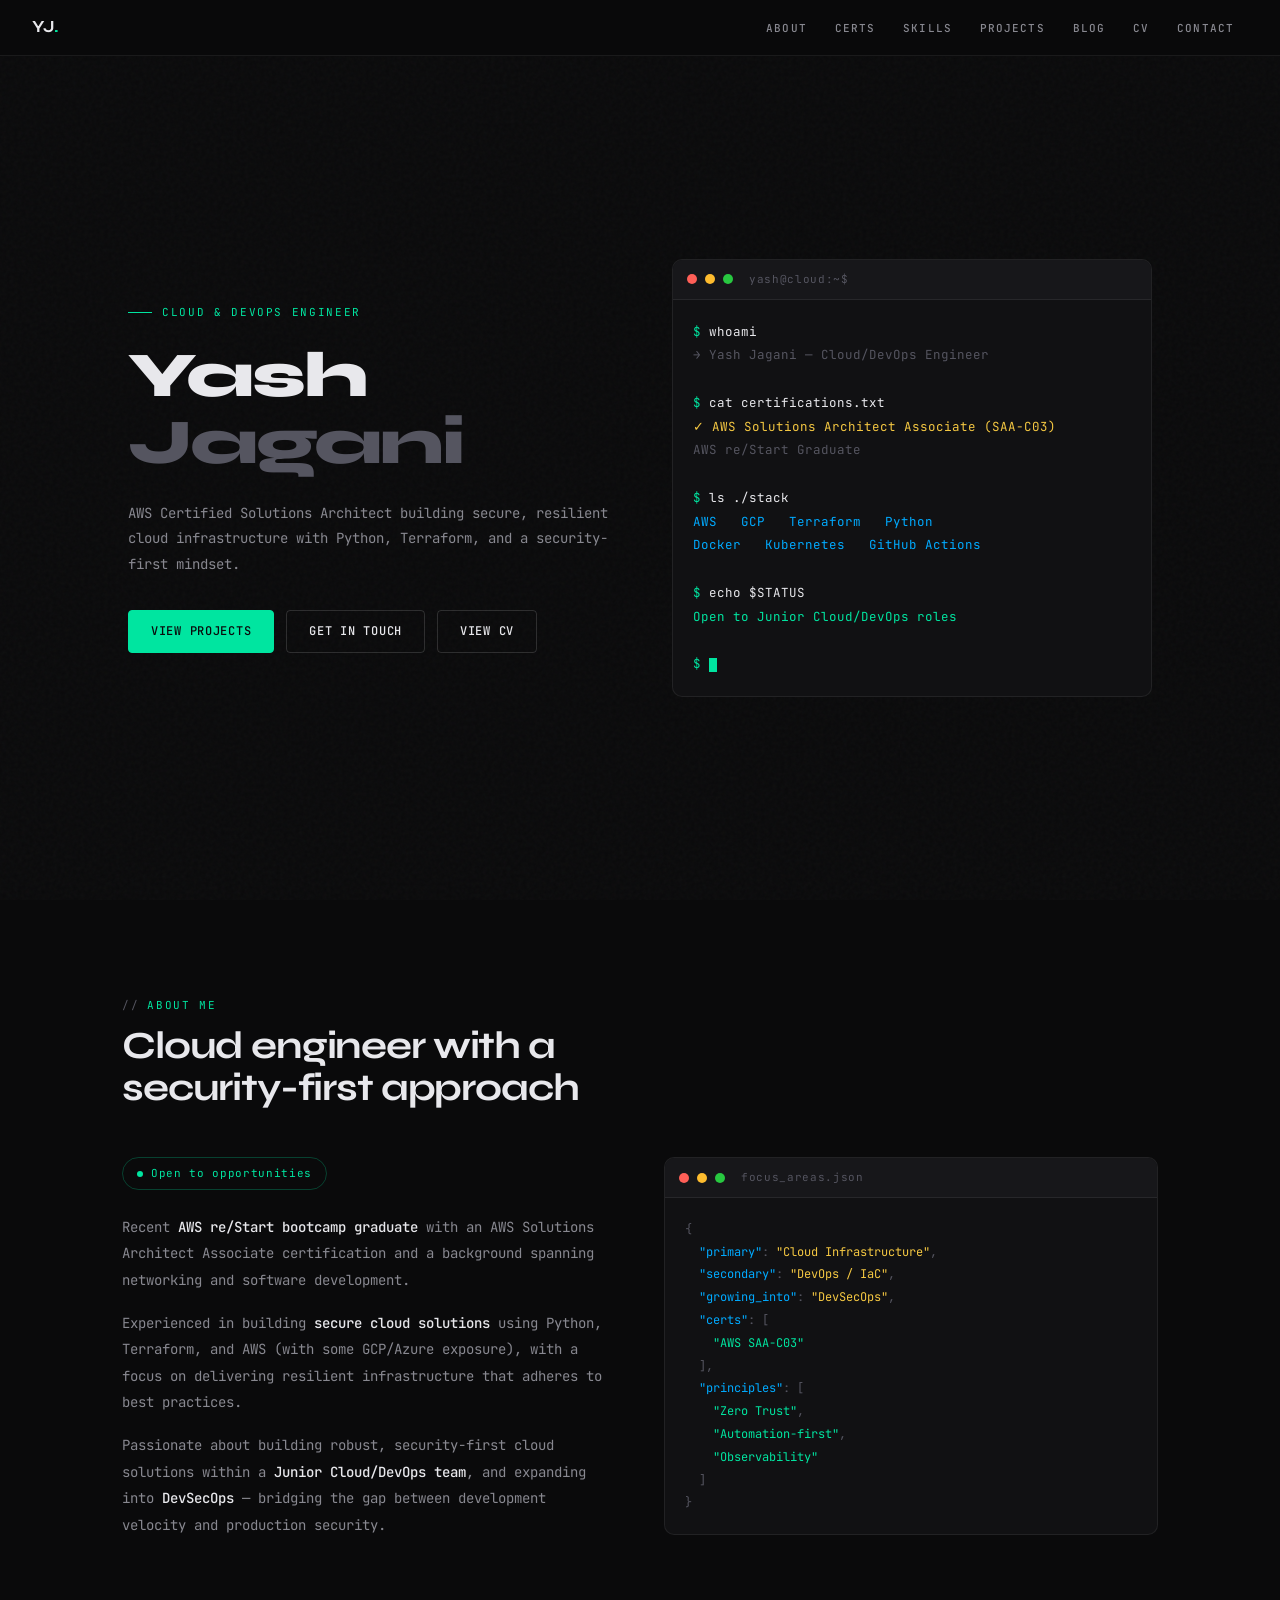
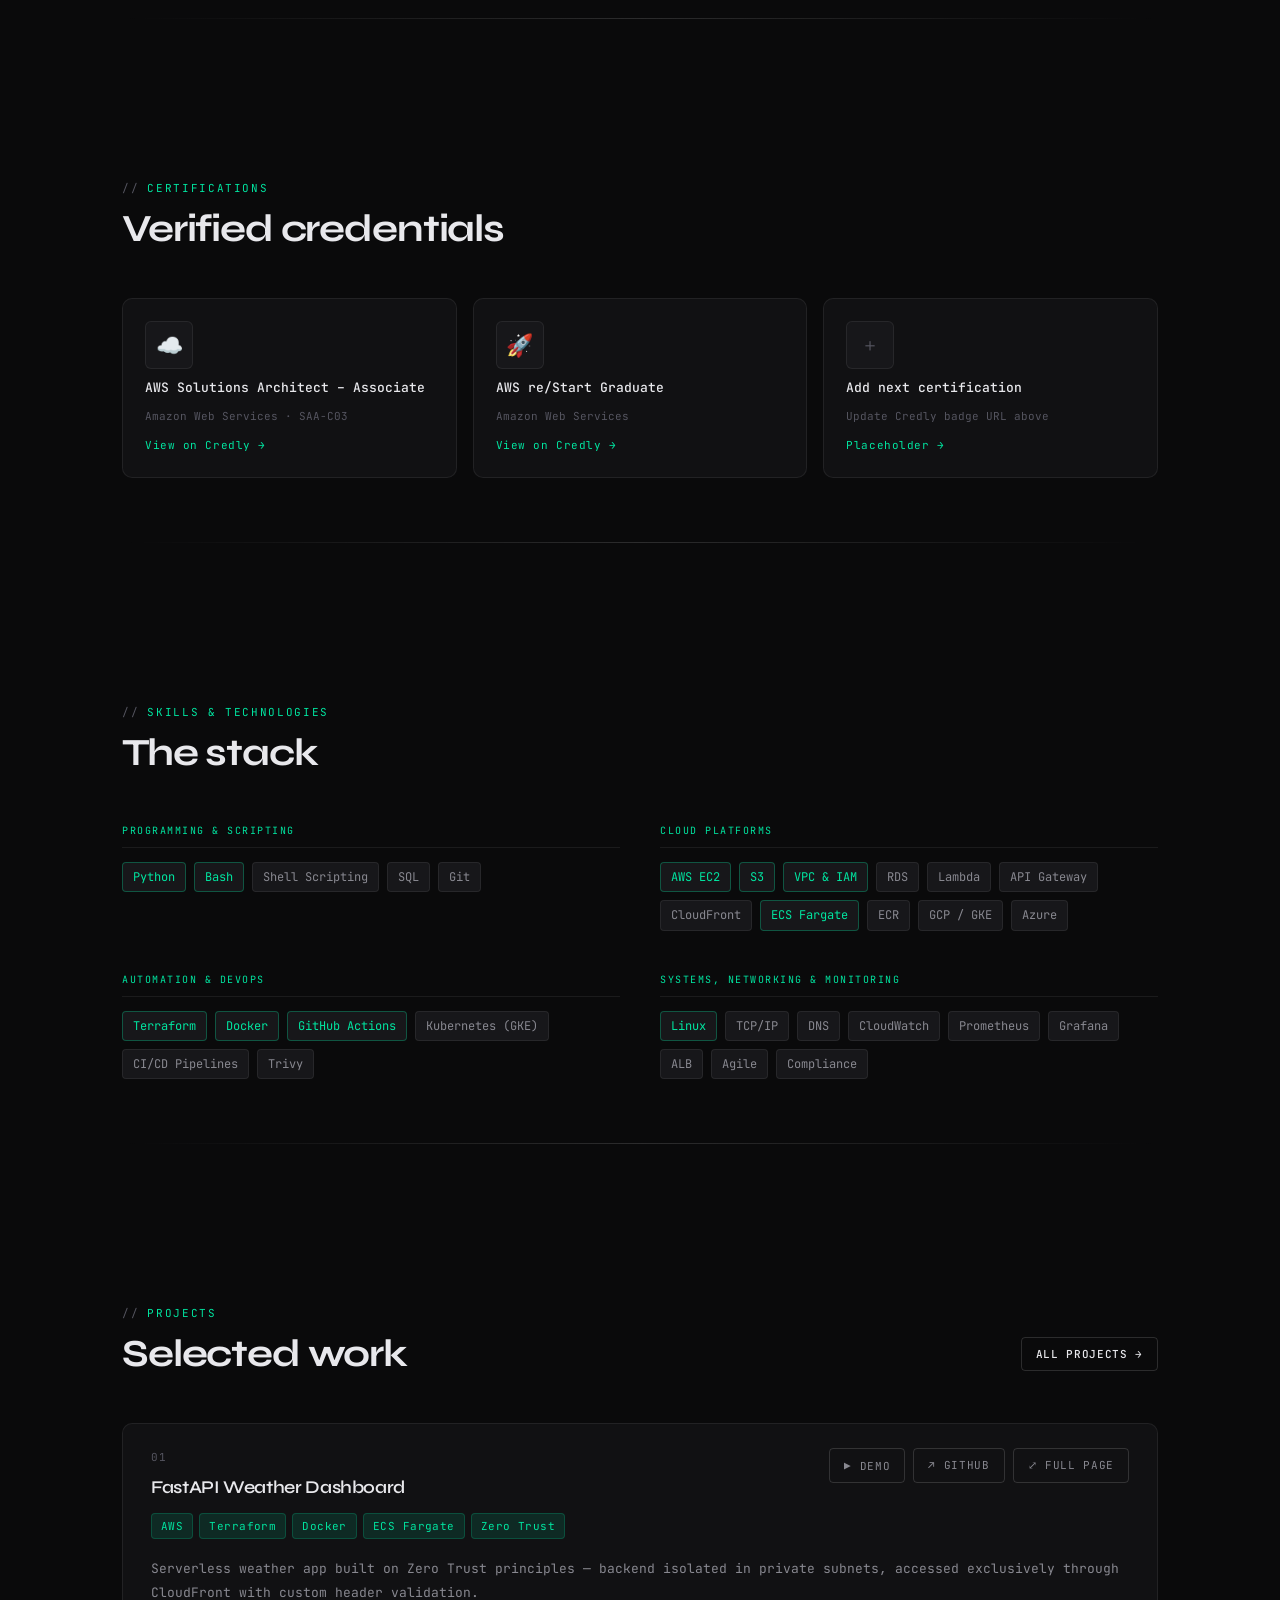
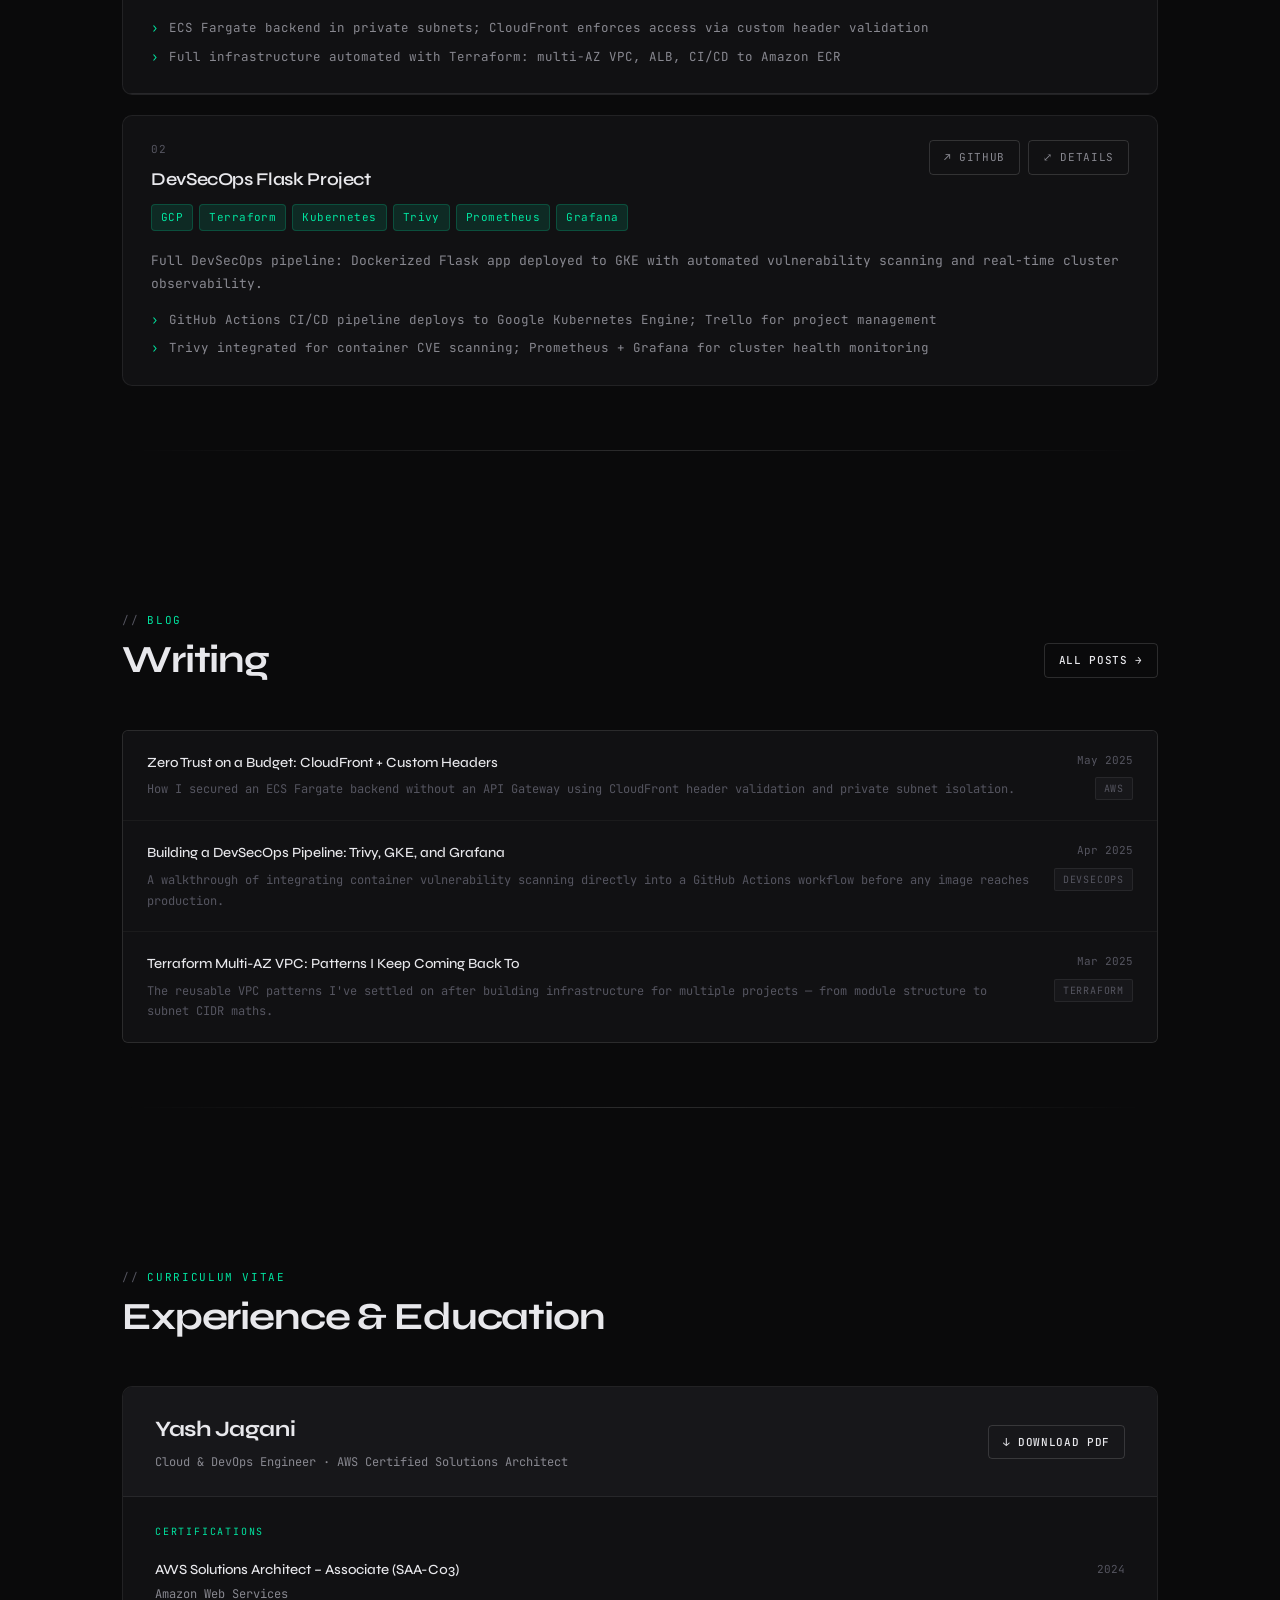
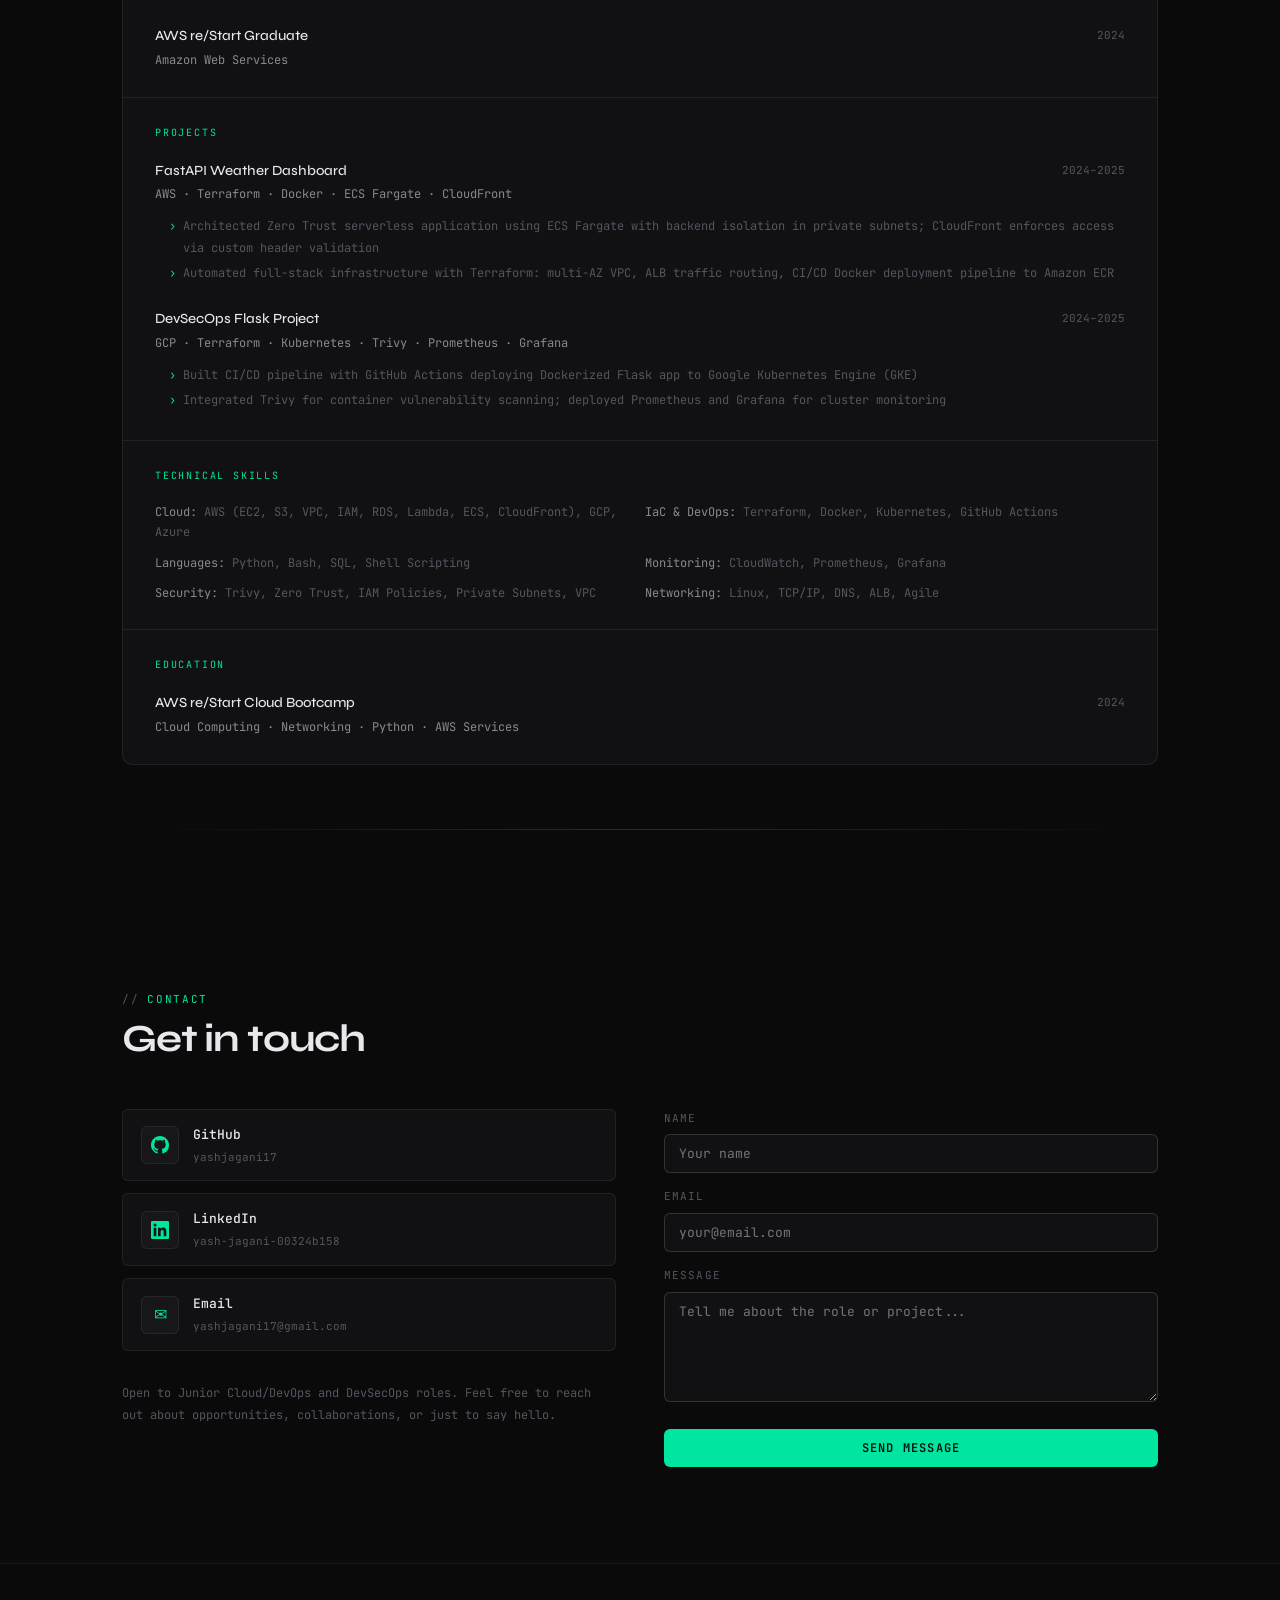
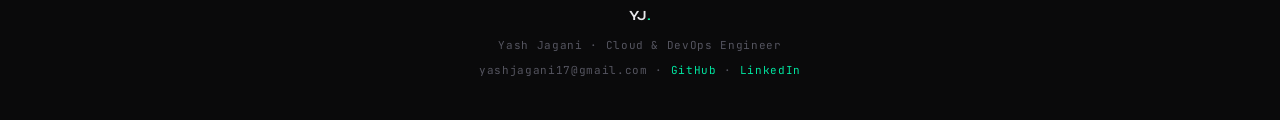
==== commit ed8760d6: "new frontend" ====
--- a/website/index.html
+++ b/website/index.html
@@ -4,604 +4,7 @@
 <meta charset="UTF-8">
 <meta name="viewport" content="width=device-width, initial-scale=1.0">
 <title>Yash Jagani — Cloud & DevOps Engineer</title>
-<link rel="preconnect" href="https://fonts.googleapis.com">
-<link href="https://fonts.googleapis.com/css2?family=JetBrains+Mono:wght@300;400;500;600&family=Syne:wght@400;500;600;700;800&display=swap" rel="stylesheet">
-<style>
-  :root {
-    --bg: #0a0a0b;
-    --bg2: #111113;
-    --bg3: #17171a;
-    --border: rgba(255,255,255,0.07);
-    --border-bright: rgba(255,255,255,0.14);
-    --accent: #00e5a0;
-    --accent2: #0af;
-    --text: #e8e8ec;
-    --muted: #888890;
-    --muted2: #555560;
-    --font-display: 'Syne', sans-serif;
-    --font-mono: 'JetBrains Mono', monospace;
-  }
-  *, *::before, *::after { box-sizing: border-box; margin: 0; padding: 0; }
-  html { scroll-behavior: smooth; }
-  body {
-    background: var(--bg);
-    color: var(--text);
-    font-family: var(--font-mono);
-    font-size: 14px;
-    line-height: 1.7;
-    overflow-x: hidden;
-  }
-
-  /* ── NOISE OVERLAY ── */
-  body::before {
-    content: '';
-    position: fixed;
-    inset: 0;
-    background-image: url("data:image/svg+xml,%3Csvg viewBox='0 0 256 256' xmlns='http://www.w3.org/2000/svg'%3E%3Cfilter id='n'%3E%3CfeTurbulence type='fractalNoise' baseFrequency='0.9' numOctaves='4' stitchTiles='stitch'/%3E%3C/filter%3E%3Crect width='100%25' height='100%25' filter='url(%23n)' opacity='0.03'/%3E%3C/svg%3E");
-    pointer-events: none;
-    z-index: 0;
-  }
-
-  /* ── NAV ── */
-  nav {
-    position: fixed;
-    top: 0; left: 0; right: 0;
-    z-index: 100;
-    padding: 0 2rem;
-    height: 56px;
-    display: flex;
-    align-items: center;
-    justify-content: space-between;
-    background: rgba(10,10,11,0.85);
-    backdrop-filter: blur(12px);
-    border-bottom: 1px solid var(--border);
-  }
-  .nav-logo {
-    font-family: var(--font-display);
-    font-size: 17px;
-    font-weight: 700;
-    letter-spacing: -0.02em;
-    color: var(--text);
-    text-decoration: none;
-  }
-  .nav-logo span { color: var(--accent); }
-  .nav-links { display: flex; gap: 0; list-style: none; }
-  .nav-links a {
-    display: block;
-    padding: 0 14px;
-    height: 56px;
-    line-height: 56px;
-    font-size: 12px;
-    font-weight: 500;
-    letter-spacing: 0.08em;
-    text-transform: uppercase;
-    color: var(--muted);
-    text-decoration: none;
-    transition: color 0.2s;
-  }
-  .nav-links a:hover { color: var(--text); }
-  .nav-links a.active { color: var(--accent); }
-
-  /* ── SECTIONS ── */
-  section {
-    position: relative;
-    z-index: 1;
-  }
-  .section-inner {
-    max-width: 1100px;
-    margin: 0 auto;
-    padding: 0 2rem;
-  }
-
-  /* ── HERO ── */
-  #hero {
-    min-height: 100vh;
-    display: flex;
-    align-items: center;
-    padding-top: 56px;
-  }
-  .hero-grid {
-    display: grid;
-    grid-template-columns: 1fr 1fr;
-    gap: 4rem;
-    align-items: center;
-    width: 100%;
-  }
-  .hero-label {
-    font-size: 11px;
-    letter-spacing: 0.15em;
-    text-transform: uppercase;
-    color: var(--accent);
-    margin-bottom: 1.25rem;
-    display: flex;
-    align-items: center;
-    gap: 10px;
-  }
-  .hero-label::before {
-    content: '';
-    display: inline-block;
-    width: 24px;
-    height: 1px;
-    background: var(--accent);
-  }
-  h1 {
-    font-family: var(--font-display);
-    font-size: clamp(2.8rem, 5vw, 4.5rem);
-    font-weight: 800;
-    line-height: 1.05;
-    letter-spacing: -0.03em;
-    color: var(--text);
-    margin-bottom: 1.5rem;
-  }
-  h1 .line2 { color: var(--muted2); }
-  .hero-desc {
-    font-size: 14px;
-    color: var(--muted);
-    line-height: 1.8;
-    max-width: 480px;
-    margin-bottom: 2rem;
-  }
-  .hero-ctas { display: flex; gap: 12px; flex-wrap: wrap; }
-  .btn {
-    display: inline-flex;
-    align-items: center;
-    gap: 8px;
-    padding: 10px 22px;
-    font-family: var(--font-mono);
-    font-size: 12px;
-    font-weight: 500;
-    letter-spacing: 0.06em;
-    text-transform: uppercase;
-    border-radius: 3px;
-    text-decoration: none;
-    cursor: pointer;
-    transition: all 0.2s;
-  }
-  .btn-primary {
-    background: var(--accent);
-    color: #0a0a0b;
-    border: 1px solid var(--accent);
-  }
-  .btn-primary:hover { background: transparent; color: var(--accent); }
-  .btn-ghost {
-    background: transparent;
-    color: var(--text);
-    border: 1px solid var(--border-bright);
-  }
-  .btn-ghost:hover { border-color: var(--text); }
-
-  /* TERMINAL CARD */
-  .terminal {
-    background: var(--bg2);
-    border: 1px solid var(--border);
-    border-radius: 8px;
-    overflow: hidden;
-  }
-  .terminal-bar {
-    background: var(--bg3);
-    padding: 10px 14px;
-    display: flex;
-    align-items: center;
-    gap: 8px;
-    border-bottom: 1px solid var(--border);
-  }
-  .terminal-dot { width: 10px; height: 10px; border-radius: 50%; }
-  .d-red { background: #ff5f57; }
-  .d-yellow { background: #febc2e; }
-  .d-green { background: #28c840; }
-  .terminal-title { font-size: 11px; color: var(--muted2); margin-left: 8px; letter-spacing: 0.06em; }
-  .terminal-body { padding: 20px; font-size: 12.5px; line-height: 1.9; }
-  .t-dim { color: var(--muted2); }
-  .t-green { color: var(--accent); }
-  .t-blue { color: var(--accent2); }
-  .t-white { color: var(--text); }
-  .t-yellow { color: #f5c842; }
-  .cursor {
-    display: inline-block;
-    width: 8px; height: 14px;
-    background: var(--accent);
-    vertical-align: middle;
-    animation: blink 1.1s step-end infinite;
-  }
-  @keyframes blink { 50% { opacity: 0; } }
-
-  /* ── SECTION HEADER ── */
-  .sec-header {
-    margin-bottom: 3rem;
-    padding-top: 6rem;
-  }
-  .sec-tag {
-    font-size: 11px;
-    letter-spacing: 0.15em;
-    text-transform: uppercase;
-    color: var(--accent);
-    margin-bottom: 10px;
-    display: flex;
-    align-items: center;
-    gap: 10px;
-  }
-  .sec-tag::before { content: '//'; color: var(--muted2); margin-right: 2px; }
-  h2 {
-    font-family: var(--font-display);
-    font-size: clamp(1.8rem, 3vw, 2.5rem);
-    font-weight: 700;
-    letter-spacing: -0.03em;
-    color: var(--text);
-    line-height: 1.1;
-  }
-
-  /* ── ABOUT ── */
-  .about-grid {
-    display: grid;
-    grid-template-columns: 1fr 1fr;
-    gap: 3rem;
-    align-items: start;
-  }
-  .about-text p {
-    color: var(--muted);
-    line-height: 1.9;
-    margin-bottom: 1rem;
-  }
-  .about-text p strong { color: var(--text); font-weight: 500; }
-  .status-pill {
-    display: inline-flex;
-    align-items: center;
-    gap: 8px;
-    padding: 6px 14px;
-    border: 1px solid rgba(0,229,160,0.25);
-    border-radius: 100px;
-    font-size: 11px;
-    color: var(--accent);
-    letter-spacing: 0.06em;
-    margin-bottom: 1.5rem;
-  }
-  .status-dot {
-    width: 6px; height: 6px;
-    border-radius: 50%;
-    background: var(--accent);
-    animation: pulse 2s ease-in-out infinite;
-  }
-  @keyframes pulse { 0%,100%{opacity:1} 50%{opacity:0.3} }
-
-  /* ── CERTS ── */
-  .certs-grid {
-    display: grid;
-    grid-template-columns: repeat(auto-fit, minmax(200px, 1fr));
-    gap: 16px;
-  }
-  .cert-card {
-    background: var(--bg2);
-    border: 1px solid var(--border);
-    border-radius: 6px;
-    padding: 20px;
-    display: flex;
-    flex-direction: column;
-    gap: 10px;
-    transition: border-color 0.2s;
-    text-decoration: none;
-  }
-  .cert-card:hover { border-color: var(--accent); }
-  .cert-badge {
-    width: 48px; height: 48px;
-    background: var(--bg3);
-    border-radius: 6px;
-    display: flex;
-    align-items: center;
-    justify-content: center;
-    font-size: 22px;
-  }
-  .cert-name { font-size: 12px; font-weight: 500; color: var(--text); line-height: 1.4; }
-  .cert-issuer { font-size: 11px; color: var(--muted2); }
-  .cert-link { font-size: 11px; color: var(--accent); letter-spacing: 0.05em; margin-top: auto; }
-
-  /* ── SKILLS ── */
-  .skills-groups { display: grid; grid-template-columns: 1fr 1fr; gap: 2rem; }
-  .skill-group-title {
-    font-size: 11px;
-    letter-spacing: 0.12em;
-    text-transform: uppercase;
-    color: var(--accent);
-    margin-bottom: 14px;
-    padding-bottom: 8px;
-    border-bottom: 1px solid var(--border);
-  }
-  .skill-tags { display: flex; flex-wrap: wrap; gap: 8px; }
-  .skill-tag {
-    padding: 4px 10px;
-    background: var(--bg3);
-    border: 1px solid var(--border);
-    border-radius: 3px;
-    font-size: 12px;
-    color: var(--muted);
-    transition: all 0.2s;
-  }
-  .skill-tag:hover { border-color: var(--accent); color: var(--accent); }
-  .skill-tag.highlight { border-color: rgba(0,229,160,0.3); color: var(--accent); }
-
-  /* ── PROJECTS ── */
-  .projects-grid { display: grid; gap: 20px; }
-  .project-card {
-    background: var(--bg2);
-    border: 1px solid var(--border);
-    border-radius: 8px;
-    overflow: hidden;
-    transition: border-color 0.25s;
-  }
-  .project-card:hover { border-color: var(--border-bright); }
-  .project-header {
-    padding: 24px 28px 20px;
-    display: flex;
-    justify-content: space-between;
-    align-items: flex-start;
-    gap: 1rem;
-  }
-  .project-title-area {}
-  .project-num { font-size: 11px; color: var(--muted2); letter-spacing: 0.1em; margin-bottom: 6px; }
-  .project-title {
-    font-family: var(--font-display);
-    font-size: 18px;
-    font-weight: 600;
-    color: var(--text);
-    margin-bottom: 8px;
-    letter-spacing: -0.02em;
-  }
-  .project-tags { display: flex; flex-wrap: wrap; gap: 6px; }
-  .ptag {
-    padding: 2px 8px;
-    background: rgba(0,229,160,0.08);
-    border: 1px solid rgba(0,229,160,0.2);
-    border-radius: 3px;
-    font-size: 11px;
-    color: var(--accent);
-    letter-spacing: 0.05em;
-  }
-  .project-actions { display: flex; gap: 8px; flex-shrink: 0; }
-  .project-btn {
-    display: inline-flex;
-    align-items: center;
-    gap: 6px;
-    padding: 7px 14px;
-    border: 1px solid var(--border-bright);
-    border-radius: 3px;
-    font-family: var(--font-mono);
-    font-size: 11px;
-    color: var(--muted);
-    text-decoration: none;
-    background: transparent;
-    cursor: pointer;
-    transition: all 0.2s;
-    letter-spacing: 0.06em;
-    text-transform: uppercase;
-  }
-  .project-btn:hover { border-color: var(--accent); color: var(--accent); }
-  .project-desc {
-    padding: 0 28px 20px;
-    font-size: 13px;
-    color: var(--muted);
-    line-height: 1.8;
-  }
-  .project-bullets { margin-top: 10px; padding-left: 0; list-style: none; }
-  .project-bullets li { padding: 3px 0; padding-left: 16px; position: relative; }
-  .project-bullets li::before { content: '›'; position: absolute; left: 0; color: var(--accent); }
-
-  /* DEMO EMBED */
-  .demo-container {
-    border-top: 1px solid var(--border);
-    background: var(--bg3);
-    max-height: 0;
-    overflow: hidden;
-    transition: max-height 0.4s cubic-bezier(0.4,0,0.2,1);
-  }
-  .demo-container.open { max-height: 600px; }
-  .demo-inner {
-    padding: 16px;
-    display: flex;
-    flex-direction: column;
-    gap: 12px;
-  }
-  .demo-toolbar {
-    display: flex;
-    align-items: center;
-    justify-content: space-between;
-    font-size: 11px;
-    color: var(--muted2);
-    letter-spacing: 0.06em;
-  }
-  .demo-url {
-    font-size: 11px;
-    color: var(--muted2);
-    background: var(--bg2);
-    border: 1px solid var(--border);
-    border-radius: 3px;
-    padding: 4px 10px;
-    flex: 1;
-    max-width: 420px;
-  }
-  .weather-demo {
-    background: var(--bg2);
-    border: 1px solid var(--border);
-    border-radius: 6px;
-    padding: 20px;
-  }
-  .weather-input-row { display: flex; gap: 10px; margin-bottom: 16px; }
-  .weather-input {
-    flex: 1;
-    background: var(--bg3);
-    border: 1px solid var(--border-bright);
-    border-radius: 3px;
-    padding: 9px 14px;
-    font-family: var(--font-mono);
-    font-size: 13px;
-    color: var(--text);
-    outline: none;
-  }
-  .weather-input:focus { border-color: var(--accent); }
-  .weather-result {
-    display: none;
-    background: var(--bg3);
-    border: 1px solid var(--border);
-    border-radius: 6px;
-    padding: 16px;
-  }
-  .weather-result.visible { display: grid; grid-template-columns: 1fr 1fr 1fr; gap: 12px; }
-  .w-stat { text-align: center; }
-  .w-stat-val { font-family: var(--font-display); font-size: 22px; font-weight: 600; color: var(--text); }
-  .w-stat-label { font-size: 11px; color: var(--muted2); letter-spacing: 0.08em; text-transform: uppercase; margin-top: 3px; }
-  .w-city { grid-column: 1/-1; font-size: 16px; font-family: var(--font-display); font-weight: 600; color: var(--accent); border-bottom: 1px solid var(--border); padding-bottom: 10px; margin-bottom: 4px; }
-
-  /* ── BLOG ── */
-  .blog-list { display: grid; gap: 1px; background: var(--border); border: 1px solid var(--border); border-radius: 6px; overflow: hidden; }
-  .blog-item {
-    display: flex;
-    align-items: flex-start;
-    justify-content: space-between;
-    gap: 1.5rem;
-    padding: 20px 24px;
-    background: var(--bg2);
-    text-decoration: none;
-    transition: background 0.15s;
-  }
-  .blog-item:hover { background: var(--bg3); }
-  .blog-item-title { font-size: 14px; font-weight: 500; color: var(--text); margin-bottom: 5px; font-family: var(--font-display); }
-  .blog-item-excerpt { font-size: 12px; color: var(--muted2); line-height: 1.7; }
-  .blog-item-meta { display: flex; flex-direction: column; align-items: flex-end; gap: 8px; flex-shrink: 0; font-size: 11px; color: var(--muted2); white-space: nowrap; }
-  .blog-tag { padding: 2px 8px; background: var(--bg3); border: 1px solid var(--border); border-radius: 2px; font-size: 10px; letter-spacing: 0.08em; text-transform: uppercase; }
-
-  /* ── CV ── */
-  .cv-wrap {
-    background: var(--bg2);
-    border: 1px solid var(--border);
-    border-radius: 8px;
-    overflow: hidden;
-  }
-  .cv-section {
-    padding: 28px 32px;
-    border-bottom: 1px solid var(--border);
-  }
-  .cv-section:last-child { border-bottom: none; }
-  .cv-section-title {
-    font-size: 10px;
-    letter-spacing: 0.18em;
-    text-transform: uppercase;
-    color: var(--accent);
-    margin-bottom: 18px;
-  }
-  .cv-entry { display: grid; grid-template-columns: 1fr auto; gap: 8px 2rem; margin-bottom: 20px; }
-  .cv-entry:last-child { margin-bottom: 0; }
-  .cv-role { font-size: 14px; font-weight: 500; color: var(--text); font-family: var(--font-display); }
-  .cv-org { font-size: 12px; color: var(--muted); margin-top: 2px; }
-  .cv-date { font-size: 11px; color: var(--muted2); white-space: nowrap; text-align: right; }
-  .cv-detail { grid-column: 1/-1; font-size: 12px; color: var(--muted2); line-height: 1.8; margin-top: 4px; }
-  .cv-detail li { margin-left: 14px; }
-  .cv-header-row {
-    padding: 24px 32px;
-    background: var(--bg3);
-    border-bottom: 1px solid var(--border);
-    display: flex;
-    justify-content: space-between;
-    align-items: center;
-  }
-  .cv-name { font-family: var(--font-display); font-size: 22px; font-weight: 700; letter-spacing: -0.02em; }
-  .cv-tagline { font-size: 12px; color: var(--muted); margin-top: 3px; }
-
-  /* ── CONTACT ── */
-  .contact-grid { display: grid; grid-template-columns: 1fr 1fr; gap: 3rem; }
-  .contact-links { display: flex; flex-direction: column; gap: 12px; margin-bottom: 2rem; }
-  .contact-link {
-    display: flex;
-    align-items: center;
-    gap: 14px;
-    padding: 14px 18px;
-    background: var(--bg2);
-    border: 1px solid var(--border);
-    border-radius: 6px;
-    text-decoration: none;
-    transition: border-color 0.2s;
-  }
-  .contact-link:hover { border-color: var(--accent); }
-  .contact-link-icon {
-    width: 36px; height: 36px;
-    background: var(--bg3);
-    border-radius: 6px;
-    display: flex; align-items: center; justify-content: center;
-    font-size: 16px;
-    color: var(--accent);
-  }
-  .contact-link-label { font-size: 13px; color: var(--text); font-weight: 500; }
-  .contact-link-sub { font-size: 11px; color: var(--muted2); }
-  .form-group { margin-bottom: 14px; }
-  .form-label { display: block; font-size: 11px; letter-spacing: 0.1em; text-transform: uppercase; color: var(--muted2); margin-bottom: 7px; }
-  .form-input, .form-textarea {
-    width: 100%;
-    background: var(--bg2);
-    border: 1px solid var(--border-bright);
-    border-radius: 4px;
-    padding: 10px 14px;
-    font-family: var(--font-mono);
-    font-size: 13px;
-    color: var(--text);
-    outline: none;
-    transition: border-color 0.2s;
-  }
-  .form-input:focus, .form-textarea:focus { border-color: var(--accent); }
-  .form-textarea { resize: vertical; min-height: 110px; }
-  .form-submit {
-    width: 100%;
-    padding: 11px;
-    background: var(--accent);
-    color: #0a0a0b;
-    border: none;
-    border-radius: 4px;
-    font-family: var(--font-mono);
-    font-size: 12px;
-    font-weight: 600;
-    letter-spacing: 0.1em;
-    text-transform: uppercase;
-    cursor: pointer;
-    transition: opacity 0.2s;
-    margin-top: 6px;
-  }
-  .form-submit:hover { opacity: 0.85; }
-  .form-success { display: none; text-align: center; padding: 20px; color: var(--accent); font-size: 13px; }
-
-  /* ── FOOTER ── */
-  footer {
-    border-top: 1px solid var(--border);
-    padding: 2rem;
-    text-align: center;
-    font-size: 11px;
-    color: var(--muted2);
-    letter-spacing: 0.06em;
-    position: relative;
-    z-index: 1;
-    margin-top: 6rem;
-  }
-
-  /* ── DIVIDER ── */
-  .divider { height: 1px; background: linear-gradient(90deg, transparent, var(--border-bright), transparent); margin: 1px 0; }
-
-  /* ── RESPONSIVE ── */
-  @media (max-width: 768px) {
-    .hero-grid { grid-template-columns: 1fr; }
-    .about-grid { grid-template-columns: 1fr; }
-    .skills-groups { grid-template-columns: 1fr; }
-    .contact-grid { grid-template-columns: 1fr; }
-    nav .nav-links { display: none; }
-    .project-header { flex-direction: column; }
-    .cv-entry { grid-template-columns: 1fr; }
-  }
-
-  /* ── SCROLL REVEAL ── */
-  .reveal { opacity: 0; transform: translateY(20px); transition: opacity 0.6s ease, transform 0.6s ease; }
-  .reveal.visible { opacity: 1; transform: none; }
-
-  /* ── LOADING STATE ── */
-  .loading::after {
-    content: '...';
-    animation: dots 1.2s steps(4, end) infinite;
-  }
-  @keyframes dots { 0%,20%{content:'.'} 40%{content:'..'} 60%,100%{content:'...'} }
-</style>
+<link rel="stylesheet" href="assets/styles.css">
 </head>
 <body>
 
@@ -623,11 +26,11 @@
   <div class="section-inner">
     <div class="hero-grid">
       <div>
-        <div class="hero-label">Cloud & DevOps Engineer</div>
+        <div class="hero-label">Cloud &amp; DevOps Engineer</div>
         <h1>Yash<br><span class="line2">Jagani</span></h1>
-        <p class="hero-desc">AWS Certified Solutions Architect Associate building secure, resilient cloud infrastructure with Python, Terraform, and a security-first mindset.</p>
+        <p class="hero-desc">AWS Certified Solutions Architect building secure, resilient cloud infrastructure with Python, Terraform, and a security-first mindset.</p>
         <div class="hero-ctas">
-          <a class="btn btn-primary" href="#projects">View Projects</a>
+          <a class="btn btn-primary" href="projects.html">View Projects</a>
           <a class="btn btn-ghost" href="#contact">Get In Touch</a>
           <a class="btn btn-ghost" href="#cv">View CV</a>
         </div>
@@ -645,7 +48,7 @@
             <div class="t-dim">→ Yash Jagani — Cloud/DevOps Engineer</div>
             <br>
             <div><span class="t-green">$</span> <span class="t-white">cat certifications.txt</span></div>
-            <div class="t-yellow">✓ AWS Solutions Architect Associate</div>
+            <div class="t-yellow">✓ AWS Solutions Architect Associate (SAA-C03)</div>
             <div class="t-dim">  AWS re/Start Graduate</div>
             <br>
             <div><span class="t-green">$</span> <span class="t-white">ls ./stack</span></div>
@@ -672,11 +75,10 @@
     </div>
     <div class="about-grid reveal">
       <div class="about-text">
-        <div class="status-pill"><div class="status-dot"></div> Open to opportunities</div>
+        <div class="status-pill" style="margin-bottom:1.5rem"><div class="status-dot"></div> Open to opportunities</div>
         <p>Recent <strong>AWS re/Start bootcamp graduate</strong> with an AWS Solutions Architect Associate certification and a background spanning networking and software development.</p>
         <p>Experienced in building <strong>secure cloud solutions</strong> using Python, Terraform, and AWS (with some GCP/Azure exposure), with a focus on delivering resilient infrastructure that adheres to best practices.</p>
-        <p>Passionate about building robust, security-first cloud solutions within a <strong>Junior Cloud/DevOps team</strong>, and expanding into <strong>DevSecOps</strong> in the future — bridging the gap between development velocity and production security.</p>
-        <p>I architect with Zero Trust principles, automate everything possible with IaC, and believe monitoring and observability should be first-class citizens of any deployment.</p>
+        <p>Passionate about building robust, security-first cloud solutions within a <strong>Junior Cloud/DevOps team</strong>, and expanding into <strong>DevSecOps</strong> — bridging the gap between development velocity and production security.</p>
       </div>
       <div>
         <div class="terminal">
@@ -686,7 +88,7 @@
             <div class="terminal-dot d-green"></div>
             <span class="terminal-title">focus_areas.json</span>
           </div>
-          <div class="terminal-body" style="font-size:12px;">
+          <div class="terminal-body" style="font-size:12px">
             <span class="t-dim">{</span><br>
             &nbsp;&nbsp;<span class="t-blue">"primary"</span><span class="t-dim">:</span> <span class="t-yellow">"Cloud Infrastructure"</span><span class="t-dim">,</span><br>
             &nbsp;&nbsp;<span class="t-blue">"secondary"</span><span class="t-dim">:</span> <span class="t-yellow">"DevOps / IaC"</span><span class="t-dim">,</span><br>
@@ -694,7 +96,7 @@
             &nbsp;&nbsp;<span class="t-blue">"certs"</span><span class="t-dim">: [</span><br>
             &nbsp;&nbsp;&nbsp;&nbsp;<span class="t-green">"AWS SAA-C03"</span><br>
             &nbsp;&nbsp;<span class="t-dim">],</span><br>
-            &nbsp;&nbsp;<span class="t-blue">"values"</span><span class="t-dim">: [</span><br>
+            &nbsp;&nbsp;<span class="t-blue">"principles"</span><span class="t-dim">: [</span><br>
             &nbsp;&nbsp;&nbsp;&nbsp;<span class="t-green">"Zero Trust"</span><span class="t-dim">,</span><br>
             &nbsp;&nbsp;&nbsp;&nbsp;<span class="t-green">"Automation-first"</span><span class="t-dim">,</span><br>
             &nbsp;&nbsp;&nbsp;&nbsp;<span class="t-green">"Observability"</span><br>
@@ -707,6 +109,8 @@
   </div>
 </section>
 
+<div class="section-inner"><div class="divider"></div></div>
+
 <!-- ═══ CERTS ═══ -->
 <section id="certs">
   <div class="section-inner">
@@ -716,46 +120,42 @@
     </div>
     <div class="certs-grid reveal">
       <a class="cert-card" href="https://www.credly.com/users/yash-jagani" target="_blank" rel="noopener">
-        <div class="cert-badge"><img src="https://images.credly.com/size/340x340/images/0e284c3f-5164-4b21-8660-0d84737941bc/image.png" width="50" height="50"></div>
-        <div class="cert-name">AWS Certified Solutions Architect Associate</div>
-        <div class="cert-issuer">Amazon Web Services · SAA-C03</div>
+        <div class="cert-badge">☁️</div>
+        <div class="cert-name">AWS Solutions Architect – Associate</div>
+        <div class="cert-issuer">Amazon Web Services &middot; SAA-C03</div>
         <div class="cert-link">View on Credly →</div>
       </a>
       <a class="cert-card" href="https://www.credly.com/users/yash-jagani" target="_blank" rel="noopener">
-        <div class="cert-badge"><img src="https://images.credly.com/size/340x340/images/00634f82-b07f-4bbd-a6bb-53de397fc3a6/image.png" width="50" height="50"></div>
-        <div class="cert-name">AWS Certified Cloud Practitioner</div>
-        <div class="cert-issuer">Amazon Web Services · CLF-C02</div>
-        <div class="cert-link">View on Credly →</div>
-      </a>
-      <a class="cert-card" href="https://www.credly.com/users/yash-jagani" target="_blank" rel="noopener">
-        <div class="cert-badge"><img src="https://images.credly.com/size/340x340/images/44e2c252-5d19-4574-9646-005f7225bf53/image.png" width="50" height="50"></div>
+        <div class="cert-badge">🚀</div>
         <div class="cert-name">AWS re/Start Graduate</div>
         <div class="cert-issuer">Amazon Web Services</div>
         <div class="cert-link">View on Credly →</div>
       </a>
       <a class="cert-card" href="https://www.credly.com/users/yash-jagani" target="_blank" rel="noopener">
-        <div class="cert-badge" style="font-size:13px;color:var(--muted2);">+</div>
-        <div class="cert-name">Future Certification</div>
-        <div class="cert-issuer">Placeholder · Add via Credly</div>
-        <div class="cert-link">Update link →</div>
+        <div class="cert-badge" style="font-size:18px;color:var(--muted2);">＋</div>
+        <div class="cert-name">Add next certification</div>
+        <div class="cert-issuer">Update Credly badge URL above</div>
+        <div class="cert-link">Placeholder →</div>
       </a>
     </div>
   </div>
 </section>
+
+<div class="section-inner"><div class="divider"></div></div>
 
 <!-- ═══ SKILLS ═══ -->
 <section id="skills">
   <div class="section-inner">
     <div class="sec-header reveal">
-      <div class="sec-tag">Skills & Technologies</div>
+      <div class="sec-tag">Skills &amp; Technologies</div>
       <h2>The stack</h2>
     </div>
     <div class="skills-groups reveal">
       <div>
-        <div class="skill-group-title">Programming & Scripting</div>
+        <div class="skill-group-title">Programming &amp; Scripting</div>
         <div class="skill-tags">
-          <span class="skill-tag highlight">Python</span>
-          <span class="skill-tag highlight">Bash</span>
+          <span class="skill-tag hi">Python</span>
+          <span class="skill-tag hi">Bash</span>
           <span class="skill-tag">Shell Scripting</span>
           <span class="skill-tag">SQL</span>
           <span class="skill-tag">Git</span>
@@ -764,36 +164,34 @@
       <div>
         <div class="skill-group-title">Cloud Platforms</div>
         <div class="skill-tags">
-          <span class="skill-tag highlight">AWS EC2</span>
-          <span class="skill-tag highlight">AWS S3</span>
-          <span class="skill-tag highlight">VPC</span>
-          <span class="skill-tag highlight">IAM</span>
+          <span class="skill-tag hi">AWS EC2</span>
+          <span class="skill-tag hi">S3</span>
+          <span class="skill-tag hi">VPC &amp; IAM</span>
           <span class="skill-tag">RDS</span>
           <span class="skill-tag">Lambda</span>
           <span class="skill-tag">API Gateway</span>
           <span class="skill-tag">CloudFront</span>
-          <span class="skill-tag">ECS Fargate</span>
+          <span class="skill-tag hi">ECS Fargate</span>
           <span class="skill-tag">ECR</span>
           <span class="skill-tag">GCP / GKE</span>
           <span class="skill-tag">Azure</span>
         </div>
       </div>
       <div>
-        <div class="skill-group-title">Automation & DevOps</div>
+        <div class="skill-group-title">Automation &amp; DevOps</div>
         <div class="skill-tags">
-          <span class="skill-tag highlight">Terraform</span>
-          <span class="skill-tag highlight">Docker</span>
-          <span class="skill-tag highlight">GitHub Actions</span>
+          <span class="skill-tag hi">Terraform</span>
+          <span class="skill-tag hi">Docker</span>
+          <span class="skill-tag hi">GitHub Actions</span>
           <span class="skill-tag">Kubernetes (GKE)</span>
           <span class="skill-tag">CI/CD Pipelines</span>
-          <span class="skill-tag">IaC</span>
           <span class="skill-tag">Trivy</span>
         </div>
       </div>
       <div>
-        <div class="skill-group-title">Systems, Networking & Monitoring</div>
+        <div class="skill-group-title">Systems, Networking &amp; Monitoring</div>
         <div class="skill-tags">
-          <span class="skill-tag highlight">Linux</span>
+          <span class="skill-tag hi">Linux</span>
           <span class="skill-tag">TCP/IP</span>
           <span class="skill-tag">DNS</span>
           <span class="skill-tag">CloudWatch</span>
@@ -808,91 +206,91 @@
   </div>
 </section>
 
-<!-- ═══ PROJECTS ═══ -->
+<div class="section-inner"><div class="divider"></div></div>
+
+<!-- ═══ PROJECTS (preview) ═══ -->
 <section id="projects">
   <div class="section-inner">
-    <div class="sec-header reveal">
-      <div class="sec-tag">Projects</div>
-      <h2>Selected work</h2>
+    <div class="sec-header reveal" style="display:flex;justify-content:space-between;align-items:flex-end">
+      <div>
+        <div class="sec-tag">Projects</div>
+        <h2>Selected work</h2>
+      </div>
+      <a class="btn btn-ghost btn-sm" href="projects.html" style="margin-bottom:0.25rem">All projects →</a>
     </div>
     <div class="projects-grid">
 
-      <!-- Project 1: Weather Dashboard -->
+      <!-- Project 1 -->
       <div class="project-card reveal">
         <div class="project-header">
-          <div class="project-title-area">
+          <div>
             <div class="project-num">01</div>
             <div class="project-title">FastAPI Weather Dashboard</div>
-            <div class="project-tags">
-              <span class="ptag">AWS</span>
-              <span class="ptag">Terraform</span>
-              <span class="ptag">Docker</span>
-              <span class="ptag">ECS Fargate</span>
-              <span class="ptag">Zero Trust</span>
+            <div class="project-tag-row">
+              <span class="tag">AWS</span>
+              <span class="tag">Terraform</span>
+              <span class="tag">Docker</span>
+              <span class="tag">ECS Fargate</span>
+              <span class="tag">Zero Trust</span>
             </div>
           </div>
           <div class="project-actions">
-            <button class="project-btn" onclick="toggleDemo('weather-demo', this)">▶ Demo</button>
-            <a class="project-btn" href="https://github.com/yashjagani17" target="_blank" rel="noopener">↗ GitHub</a>
-            <a class="project-btn" href="weather.html">⤢ Full Page</a>
+            <button class="project-action-btn" onclick="toggleDemo('demo-weather', this)">▶ Demo</button>
+            <a class="project-action-btn" href="https://github.com/yashjagani17" target="_blank" rel="noopener">↗ GitHub</a>
+            <a class="project-action-btn" href="weather.html">⤢ Full Page</a>
           </div>
         </div>
         <div class="project-desc">
-          Serverless weather application architected on Zero Trust principles — backend isolated in private subnets, accessed exclusively through CloudFront with custom header validation.
+          Serverless weather app built on Zero Trust principles — backend isolated in private subnets, accessed exclusively through CloudFront with custom header validation.
           <ul class="project-bullets">
-            <li>Architected "Zero Trust" serverless app using AWS ECS Fargate with backend in private subnets, enforcing access via CloudFront with custom header validation</li>
-            <li>Automated full-stack infrastructure with Terraform: multi-AZ VPC, ALB traffic routing, CI/CD workflow for Docker image deployment to Amazon ECR</li>
+            <li>ECS Fargate backend in private subnets; CloudFront enforces access via custom header validation</li>
+            <li>Full infrastructure automated with Terraform: multi-AZ VPC, ALB, CI/CD to Amazon ECR</li>
           </ul>
         </div>
-        <div class="demo-container" id="weather-demo">
+        <div class="demo-container" id="demo-weather">
           <div class="demo-inner">
             <div class="demo-toolbar">
-              <span>Embedded demo — powered by live Lambda endpoint</span>
-              <span class="demo-url">328mtk9dai.execute-api.eu-west-2.amazonaws.com/weather</span>
+              <span class="demo-badge"><span class="live-dot"></span> Live Lambda endpoint</span>
+              <span class="demo-url">POST 328mtk9dai.execute-api.eu-west-2.amazonaws.com/weather</span>
             </div>
-            <div class="weather-demo">
-              <div class="weather-input-row">
-                <input class="weather-input" id="city-input" type="text" placeholder="Enter city name (e.g. London, Tokyo, New York)..." />
-                <button class="btn btn-primary" style="padding:9px 20px;font-size:12px;" onclick="fetchWeather()">Fetch</button>
+            <!-- Weather widget inlined here -->
+            <div style="padding:4px 0">
+              <div class="weather-search">
+                <input class="weather-input" id="idx-city" type="text" placeholder="Enter a city (e.g. London, Tokyo)..." />
+                <button class="btn btn-primary btn-sm" onclick="idxFetchWeather()">Fetch</button>
               </div>
-              <div id="weather-loading" style="display:none;font-size:12px;color:var(--muted2);">Calling Lambda<span class="loading"></span></div>
-              <div id="weather-error" style="display:none;font-size:12px;color:#f55;padding:8px 0;"></div>
-              <div class="weather-result" id="weather-result">
-                <div class="w-city" id="w-city"></div>
-                <div class="w-stat"><div class="w-stat-val" id="w-temp"></div><div class="w-stat-label">Temperature</div></div>
-                <div class="w-stat"><div class="w-stat-val" id="w-feels"></div><div class="w-stat-label">Feels Like</div></div>
-                <div class="w-stat"><div class="w-stat-val" id="w-humidity"></div><div class="w-stat-label">Humidity</div></div>
-                <div class="w-stat" style="grid-column:1/-1"><div class="w-stat-val" id="w-desc"></div><div class="w-stat-label">Conditions</div></div>
-              </div>
+              <div class="weather-status" id="idx-status"></div>
+              <div class="forecast-grid" id="idx-forecast" style="display:none"></div>
             </div>
           </div>
         </div>
       </div>
 
-      <!-- Project 2: DevSecOps Flask -->
-      <div class="project-card reveal">
+      <!-- Project 2 -->
+      <div class="project-card reveal reveal-delay-1">
         <div class="project-header">
-          <div class="project-title-area">
+          <div>
             <div class="project-num">02</div>
             <div class="project-title">DevSecOps Flask Project</div>
-            <div class="project-tags">
-              <span class="ptag">GCP</span>
-              <span class="ptag">Terraform</span>
-              <span class="ptag">Kubernetes</span>
-              <span class="ptag">Trivy</span>
-              <span class="ptag">Prometheus</span>
-              <span class="ptag">Grafana</span>
+            <div class="project-tag-row">
+              <span class="tag">GCP</span>
+              <span class="tag">Terraform</span>
+              <span class="tag">Kubernetes</span>
+              <span class="tag">Trivy</span>
+              <span class="tag">Prometheus</span>
+              <span class="tag">Grafana</span>
             </div>
           </div>
           <div class="project-actions">
-            <a class="project-btn" href="https://github.com/yashjagani17" target="_blank" rel="noopener">↗ GitHub</a>
+            <a class="project-action-btn" href="https://github.com/yashjagani17" target="_blank" rel="noopener">↗ GitHub</a>
+            <a class="project-action-btn" href="projects.html#devsecops">⤢ Details</a>
           </div>
         </div>
         <div class="project-desc">
-          Full DevSecOps pipeline: containerised Flask app deployed to GKE with automated vulnerability scanning, real-time cluster observability, and security-first CI/CD.
+          Full DevSecOps pipeline: Dockerized Flask app deployed to GKE with automated vulnerability scanning and real-time cluster observability.
           <ul class="project-bullets">
-            <li>Architected CI/CD pipeline using GitHub Actions and Trello, automating deployment of Dockerized Flask app to Google Kubernetes Engine (GKE)</li>
-            <li>Enforced robust security posture with Trivy for container vulnerability scanning; implemented real-time observability using Prometheus and Grafana for cluster health monitoring</li>
+            <li>GitHub Actions CI/CD pipeline deploys to Google Kubernetes Engine; Trello for project management</li>
+            <li>Trivy integrated for container CVE scanning; Prometheus + Grafana for cluster health monitoring</li>
           </ul>
         </div>
       </div>
@@ -901,84 +299,51 @@
   </div>
 </section>
 
-<!-- ═══ BLOG ═══ -->
+<div class="section-inner"><div class="divider"></div></div>
+
+<!-- ═══ BLOG (preview) ═══ -->
 <section id="blog">
   <div class="section-inner">
-    <div class="sec-header reveal">
-      <div class="sec-tag">Blog</div>
-      <h2>Writing</h2>
+    <div class="sec-header reveal" style="display:flex;justify-content:space-between;align-items:flex-end">
+      <div>
+        <div class="sec-tag">Blog</div>
+        <h2>Writing</h2>
+      </div>
+      <a class="btn btn-ghost btn-sm" href="blog.html" style="margin-bottom:0.25rem">All posts →</a>
     </div>
     <div class="reveal">
-      <!-- Blog posts are managed here — add new posts to this list and they'll appear on the main page -->
-      <div class="blog-list" id="blog-list">
-        <a class="blog-item" href="blog.html#zero-trust">
-          <div>
-            <div class="blog-item-title">Zero Trust on a Budget: CloudFront + Custom Headers</div>
-            <div class="blog-item-excerpt">How I secured an ECS Fargate backend without an API Gateway using CloudFront header validation and private subnet isolation.</div>
-          </div>
-          <div class="blog-item-meta">
-            <span>May 2025</span>
-            <span class="blog-tag">AWS</span>
-          </div>
-        </a>
-        <a class="blog-item" href="blog.html#devsecops-pipeline">
-          <div>
-            <div class="blog-item-title">Building a DevSecOps Pipeline: Trivy, GKE, and Grafana</div>
-            <div class="blog-item-excerpt">A walkthrough of integrating container vulnerability scanning directly into a GitHub Actions workflow before any image reaches production.</div>
-          </div>
-          <div class="blog-item-meta">
-            <span>Apr 2025</span>
-            <span class="blog-tag">DevSecOps</span>
-          </div>
-        </a>
-        <a class="blog-item" href="blog.html#terraform-multiaz">
-          <div>
-            <div class="blog-item-title">Terraform Multi-AZ VPC: Patterns I Keep Coming Back To</div>
-            <div class="blog-item-excerpt">The reusable VPC patterns I've settled on after building infrastructure for multiple projects — from module structure to subnet CIDR maths.</div>
-          </div>
-          <div class="blog-item-meta">
-            <span>Mar 2025</span>
-            <span class="blog-tag">Terraform</span>
-          </div>
-        </a>
-      </div>
-      <div style="margin-top:16px;">
-        <a class="btn btn-ghost" href="blog.html">All posts →</a>
-      </div>
-    </div>
-  </div>
-</section>
+      <!-- !! MANAGE POSTS IN blog.html — latest 3 shown here automatically via JS !! -->
+      <div class="blog-list" id="blog-preview"></div>
+    </div>
+  </div>
+</section>
+
+<div class="section-inner"><div class="divider"></div></div>
 
 <!-- ═══ CV ═══ -->
 <section id="cv">
   <div class="section-inner">
     <div class="sec-header reveal">
       <div class="sec-tag">Curriculum Vitae</div>
-      <h2>Experience & Education</h2>
+      <h2>Experience &amp; Education</h2>
     </div>
     <div class="cv-wrap reveal">
       <div class="cv-header-row">
         <div>
           <div class="cv-name">Yash Jagani</div>
-          <div class="cv-tagline">Cloud & DevOps Engineer · AWS Certified</div>
-        </div>
-        <a class="btn btn-ghost" href="cv.pdf" download>↓ Download PDF</a>
+          <div class="cv-tagline">Cloud &amp; DevOps Engineer &middot; AWS Certified Solutions Architect</div>
+        </div>
+        <a class="btn btn-ghost btn-sm" href="assets/cv.pdf" download>↓ Download PDF</a>
       </div>
 
       <div class="cv-section">
         <div class="cv-section-title">Certifications</div>
         <div class="cv-entry">
-          <div>
-            <div class="cv-role">AWS Solutions Architect – Associate (SAA-C03)</div>
-            <div class="cv-org">Amazon Web Services</div>
-          </div>
+          <div><div class="cv-role">AWS Solutions Architect – Associate (SAA-C03)</div><div class="cv-org">Amazon Web Services</div></div>
           <div class="cv-date">2024</div>
         </div>
         <div class="cv-entry">
-          <div>
-            <div class="cv-role">AWS re/Start Graduate</div>
-            <div class="cv-org">Amazon Web Services</div>
-          </div>
+          <div><div class="cv-role">AWS re/Start Graduate</div><div class="cv-org">Amazon Web Services</div></div>
           <div class="cv-date">2024</div>
         </div>
       </div>
@@ -986,54 +351,47 @@
       <div class="cv-section">
         <div class="cv-section-title">Projects</div>
         <div class="cv-entry">
-          <div>
-            <div class="cv-role">FastAPI Weather Dashboard</div>
-            <div class="cv-org">AWS · Terraform · Docker · ECS Fargate · CloudFront</div>
-          </div>
+          <div><div class="cv-role">FastAPI Weather Dashboard</div><div class="cv-org">AWS · Terraform · Docker · ECS Fargate · CloudFront</div></div>
           <div class="cv-date">2024–2025</div>
           <ul class="cv-detail">
-            <li>Architected Zero Trust serverless application using ECS Fargate with backend isolation in private subnets and CloudFront header validation</li>
-            <li>Automated multi-AZ VPC, ALB, and CI/CD Docker deployment pipeline entirely with Terraform</li>
+            <li>Architected Zero Trust serverless application using ECS Fargate with backend isolation in private subnets; CloudFront enforces access via custom header validation</li>
+            <li>Automated full-stack infrastructure with Terraform: multi-AZ VPC, ALB traffic routing, CI/CD Docker deployment pipeline to Amazon ECR</li>
           </ul>
         </div>
         <div class="cv-entry">
-          <div>
-            <div class="cv-role">DevSecOps Flask Project</div>
-            <div class="cv-org">GCP · Terraform · Kubernetes · Trivy · Prometheus · Grafana</div>
-          </div>
+          <div><div class="cv-role">DevSecOps Flask Project</div><div class="cv-org">GCP · Terraform · Kubernetes · Trivy · Prometheus · Grafana</div></div>
           <div class="cv-date">2024–2025</div>
           <ul class="cv-detail">
-            <li>Built CI/CD pipeline with GitHub Actions deploying Dockerized Flask app to GKE</li>
-            <li>Integrated Trivy for container vulnerability scanning; deployed Prometheus/Grafana for cluster monitoring</li>
+            <li>Built CI/CD pipeline with GitHub Actions deploying Dockerized Flask app to Google Kubernetes Engine (GKE)</li>
+            <li>Integrated Trivy for container vulnerability scanning; deployed Prometheus and Grafana for cluster monitoring</li>
           </ul>
         </div>
       </div>
 
       <div class="cv-section">
         <div class="cv-section-title">Technical Skills</div>
-        <div style="display:grid;grid-template-columns:1fr 1fr;gap:12px;font-size:12px;color:var(--muted2);">
-          <div><span style="color:var(--muted);">Cloud:</span> AWS (EC2, S3, VPC, IAM, RDS, Lambda, ECS, CloudFront), GCP, Azure</div>
-          <div><span style="color:var(--muted);">IaC & DevOps:</span> Terraform, Docker, Kubernetes, GitHub Actions</div>
-          <div><span style="color:var(--muted);">Languages:</span> Python, Bash, SQL, Shell Scripting</div>
-          <div><span style="color:var(--muted);">Monitoring:</span> CloudWatch, Prometheus, Grafana</div>
-          <div><span style="color:var(--muted);">Security:</span> Trivy, Zero Trust, IAM Policies, Private Subnets</div>
-          <div><span style="color:var(--muted);">Networking:</span> Linux, TCP/IP, DNS, ALB, VPC</div>
+        <div class="cv-skills-grid">
+          <div><span>Cloud:</span> AWS (EC2, S3, VPC, IAM, RDS, Lambda, ECS, CloudFront), GCP, Azure</div>
+          <div><span>IaC &amp; DevOps:</span> Terraform, Docker, Kubernetes, GitHub Actions</div>
+          <div><span>Languages:</span> Python, Bash, SQL, Shell Scripting</div>
+          <div><span>Monitoring:</span> CloudWatch, Prometheus, Grafana</div>
+          <div><span>Security:</span> Trivy, Zero Trust, IAM Policies, Private Subnets, VPC</div>
+          <div><span>Networking:</span> Linux, TCP/IP, DNS, ALB, Agile</div>
         </div>
       </div>
 
       <div class="cv-section">
         <div class="cv-section-title">Education</div>
         <div class="cv-entry">
-          <div>
-            <div class="cv-role">AWS re/Start Cloud Bootcamp</div>
-            <div class="cv-org">Cloud Computing · Networking · Python · AWS Services</div>
-          </div>
+          <div><div class="cv-role">AWS re/Start Cloud Bootcamp</div><div class="cv-org">Cloud Computing · Networking · Python · AWS Services</div></div>
           <div class="cv-date">2024</div>
         </div>
       </div>
     </div>
   </div>
 </section>
+
+<div class="section-inner"><div class="divider"></div></div>
 
 <!-- ═══ CONTACT ═══ -->
 <section id="contact">
@@ -1049,73 +407,62 @@
             <div class="contact-link-icon">
               <svg width="18" height="18" viewBox="0 0 24 24" fill="currentColor"><path d="M12 0C5.37 0 0 5.37 0 12c0 5.31 3.435 9.795 8.205 11.385.6.105.825-.255.825-.57 0-.285-.015-1.23-.015-2.235-3.015.555-3.795-.735-4.035-1.41-.135-.345-.72-1.41-1.23-1.695-.42-.225-1.02-.78-.015-.795.945-.015 1.62.87 1.845 1.23 1.08 1.815 2.805 1.305 3.495.99.105-.78.42-1.305.765-1.605-2.67-.3-5.46-1.335-5.46-5.925 0-1.305.465-2.385 1.23-3.225-.12-.3-.54-1.53.12-3.18 0 0 1.005-.315 3.3 1.23.96-.27 1.98-.405 3-.405s2.04.135 3 .405c2.295-1.56 3.3-1.23 3.3-1.23.66 1.65.24 2.88.12 3.18.765.84 1.23 1.905 1.23 3.225 0 4.605-2.805 5.625-5.475 5.925.435.375.81 1.095.81 2.22 0 1.605-.015 2.895-.015 3.3 0 .315.225.69.825.57A12.02 12.02 0 0 0 24 12c0-6.63-5.37-12-12-12z"/></svg>
             </div>
-            <div>
-              <div class="contact-link-label">GitHub</div>
-              <div class="contact-link-sub">yashjagani17</div>
-            </div>
+            <div><div class="contact-link-label">GitHub</div><div class="contact-link-sub">yashjagani17</div></div>
           </a>
           <a class="contact-link" href="https://www.linkedin.com/in/yash-jagani-00324b158/" target="_blank" rel="noopener">
             <div class="contact-link-icon">
               <svg width="18" height="18" viewBox="0 0 24 24" fill="currentColor"><path d="M20.447 20.452h-3.554v-5.569c0-1.328-.027-3.037-1.852-3.037-1.853 0-2.136 1.445-2.136 2.939v5.667H9.351V9h3.414v1.561h.046c.477-.9 1.637-1.85 3.37-1.85 3.601 0 4.267 2.37 4.267 5.455v6.286zM5.337 7.433a2.062 2.062 0 0 1-2.063-2.065 2.064 2.064 0 1 1 2.063 2.065zm1.782 13.019H3.555V9h3.564v11.452zM22.225 0H1.771C.792 0 0 .774 0 1.729v20.542C0 23.227.792 24 1.771 24h20.451C23.2 24 24 23.227 24 22.271V1.729C24 .774 23.2 0 22.222 0h.003z"/></svg>
             </div>
-            <div>
-              <div class="contact-link-label">LinkedIn</div>
-              <div class="contact-link-sub">yash-jagani-00324b158</div>
-            </div>
+            <div><div class="contact-link-label">LinkedIn</div><div class="contact-link-sub">yash-jagani-00324b158</div></div>
           </a>
           <a class="contact-link" href="mailto:yashjagani17@gmail.com">
             <div class="contact-link-icon">✉</div>
-            <div>
-              <div class="contact-link-label">Email</div>
-              <div class="contact-link-sub">yashjagani17@gmail.com</div>
-            </div>
+            <div><div class="contact-link-label">Email</div><div class="contact-link-sub">yashjagani17@gmail.com</div></div>
           </a>
         </div>
+        <p style="font-size:12px;color:var(--muted2);line-height:1.8">Open to Junior Cloud/DevOps and DevSecOps roles. Feel free to reach out about opportunities, collaborations, or just to say hello.</p>
       </div>
       <div>
         <div id="contact-form-wrap">
           <div class="form-group">
             <label class="form-label">Name</label>
-            <input class="form-input" id="form-name" type="text" placeholder="Your name">
+            <input class="form-input" id="f-name" type="text" placeholder="Your name">
           </div>
           <div class="form-group">
             <label class="form-label">Email</label>
-            <input class="form-input" id="form-email" type="email" placeholder="your@email.com">
+            <input class="form-input" id="f-email" type="email" placeholder="your@email.com">
           </div>
           <div class="form-group">
             <label class="form-label">Message</label>
-            <textarea class="form-textarea" id="form-message" placeholder="Tell me about the role or project..."></textarea>
+            <textarea class="form-textarea" id="f-msg" placeholder="Tell me about the role or project..."></textarea>
           </div>
           <button class="form-submit" onclick="submitForm()">Send Message</button>
         </div>
-        <div class="form-success" id="form-success">
-          ✓ Message sent — I'll get back to you soon.
-        </div>
+        <div class="form-success" id="form-success">✓ Message sent — I'll get back to you soon.</div>
       </div>
     </div>
   </div>
 </section>
 
 <footer>
-  <div>Yash Jagani · Cloud & DevOps Engineer · yashjagani17@gmail.com</div>
-  <div style="margin-top:6px;color:var(--muted2);">Built with ☁ and Terraform love</div>
+  <div class="footer-logo">YJ<span>.</span></div>
+  <div>Yash Jagani &middot; Cloud &amp; DevOps Engineer</div>
+  <div style="margin-top:6px">yashjagani17@gmail.com &middot; <a href="https://github.com/yashjagani17" style="color:var(--accent)">GitHub</a> &middot; <a href="https://www.linkedin.com/in/yash-jagani-00324b158/" style="color:var(--accent)">LinkedIn</a></div>
 </footer>
 
 <script>
 // ── SCROLL REVEAL
-const observer = new IntersectionObserver(entries => {
-  entries.forEach(e => { if (e.isIntersecting) { e.target.classList.add('visible'); } });
-}, { threshold: 0.12 });
-document.querySelectorAll('.reveal').forEach(el => observer.observe(el));
+const obs = new IntersectionObserver(es => es.forEach(e => { if(e.isIntersecting) e.target.classList.add('visible'); }), { threshold: 0.1 });
+document.querySelectorAll('.reveal').forEach(el => obs.observe(el));
 
 // ── ACTIVE NAV
-const sections = document.querySelectorAll('section[id]');
-const navLinks = document.querySelectorAll('.nav-links a');
+const secs = document.querySelectorAll('section[id]');
+const links = document.querySelectorAll('.nav-links a');
 window.addEventListener('scroll', () => {
-  let current = '';
-  sections.forEach(s => { if (window.scrollY >= s.offsetTop - 80) current = s.id; });
-  navLinks.forEach(a => { a.classList.toggle('active', a.getAttribute('href') === '#' + current); });
-});
+  let cur = '';
+  secs.forEach(s => { if(window.scrollY >= s.offsetTop - 80) cur = s.id; });
+  links.forEach(a => a.classList.toggle('active', a.getAttribute('href') === '#' + cur));
+}, { passive: true });
 
 // ── DEMO TOGGLE
 function toggleDemo(id, btn) {
@@ -1124,54 +471,96 @@
   btn.textContent = open ? '▼ Close' : '▶ Demo';
 }
 
-// ── WEATHER API
-async function fetchWeather() {
-  const city = document.getElementById('city-input').value.trim();
+// ── WEATHER ICON MAP
+function weatherIcon(icon) {
+  const m = { '01d':'☀️','01n':'🌙','02d':'⛅','02n':'☁️','03d':'☁️','03n':'☁️','04d':'☁️','04n':'☁️','09d':'🌧️','09n':'🌧️','10d':'🌦️','10n':'🌧️','11d':'⛈️','11n':'⛈️','13d':'❄️','13n':'❄️','50d':'🌫️','50n':'🌫️' };
+  return m[icon] || '🌡️';
+}
+
+function formatDate(str) {
+  const d = new Date(str);
+  return d.toLocaleDateString('en-GB', { weekday:'short', month:'short', day:'numeric' });
+}
+
+// ── WEATHER FETCH (index embedded demo — POST with JSON body)
+async function idxFetchWeather() {
+  const city = document.getElementById('idx-city').value.trim();
   if (!city) return;
-  const loading = document.getElementById('weather-loading');
-  const result = document.getElementById('weather-result');
-  const err = document.getElementById('weather-error');
-  loading.style.display = 'block';
-  result.classList.remove('visible');
-  err.style.display = 'none';
+  const status = document.getElementById('idx-status');
+  const grid = document.getElementById('idx-forecast');
+  status.innerHTML = 'Fetching forecast<span class="loading"></span>';
+  status.className = 'weather-status';
+  grid.style.display = 'none';
   try {
-    const url = `https://328mtk9dai.execute-api.eu-west-2.amazonaws.com/weather?city=${encodeURIComponent(city)}`;
-    const res = await fetch(url);
+    const res = await fetch('https://328mtk9dai.execute-api.eu-west-2.amazonaws.com/weather', {
+      method: 'POST',
+      headers: { 'Content-Type': 'application/json' },
+      body: JSON.stringify({ city })
+    });
     const data = await res.json();
-    // Parse flexible response shapes
-    const main = data.main || data;
-    const weather = data.weather ? data.weather[0] : {};
-    const name = data.name || data.city || city;
-    const temp = main.temp !== undefined ? Math.round(main.temp) + '°C' : (data.temperature !== undefined ? Math.round(data.temperature) + '°C' : '—');
-    const feels = main.feels_like !== undefined ? Math.round(main.feels_like) + '°C' : '—';
-    const humidity = main.humidity !== undefined ? main.humidity + '%' : (data.humidity !== undefined ? data.humidity + '%' : '—');
-    const desc = weather.description || data.description || data.condition || '—';
-    document.getElementById('w-city').textContent = name;
-    document.getElementById('w-temp').textContent = temp;
-    document.getElementById('w-feels').textContent = feels;
-    document.getElementById('w-humidity').textContent = humidity;
-    document.getElementById('w-desc').textContent = desc.charAt(0).toUpperCase() + desc.slice(1);
-    result.classList.add('visible');
+    if (!res.ok || data.error) throw new Error(data.error || 'API error');
+    const forecasts = data.forecasts || [];
+    grid.innerHTML = forecasts.map(f => `
+      <div class="forecast-card">
+        <div class="fc-date">${formatDate(f.date)}</div>
+        <div class="fc-icon">${weatherIcon(f.icon)}</div>
+        <div class="fc-temp">${f.temp}°C</div>
+        <div class="fc-feels">Feels like ${f.feels_like}°C</div>
+        <div class="fc-desc">${f.description}</div>
+        <div class="fc-humidity">💧 ${f.humidity}%</div>
+      </div>`).join('');
+    status.textContent = data.city + (data.country ? ', ' + data.country : '') + ' — 3-day forecast';
+    grid.style.display = 'grid';
   } catch(e) {
-    err.textContent = 'Could not reach weather API. Try the full-page demo.';
-    err.style.display = 'block';
+    status.textContent = 'Note: CORS is restricted to yashjagani.com. Deploy to your domain or use the full-page demo.';
+    status.className = 'weather-status weather-error';
   }
-  loading.style.display = 'none';
 }
-document.getElementById('city-input').addEventListener('keydown', e => { if (e.key === 'Enter') fetchWeather(); });
-
-// ── CONTACT FORM (mailto fallback)
+document.getElementById('idx-city').addEventListener('keydown', e => { if(e.key === 'Enter') idxFetchWeather(); });
+
+// ── CONTACT FORM
 function submitForm() {
-  const name = document.getElementById('form-name').value.trim();
-  const email = document.getElementById('form-email').value.trim();
-  const msg = document.getElementById('form-message').value.trim();
-  if (!name || !email || !msg) return;
-  const subject = encodeURIComponent(`Portfolio contact from ${name}`);
-  const body = encodeURIComponent(`From: ${name} <${email}>\n\n${msg}`);
-  window.location.href = `mailto:yashjagani17@gmail.com?subject=${subject}&body=${body}`;
+  const name = document.getElementById('f-name').value.trim();
+  const email = document.getElementById('f-email').value.trim();
+  const msg  = document.getElementById('f-msg').value.trim();
+  if (!name || !email || !msg) { alert('Please fill in all fields.'); return; }
+  window.location.href = `mailto:yashjagani17@gmail.com?subject=${encodeURIComponent('Portfolio contact from ' + name)}&body=${encodeURIComponent('From: ' + name + ' <' + email + '>\n\n' + msg)}`;
   document.getElementById('contact-form-wrap').style.display = 'none';
   document.getElementById('form-success').style.display = 'block';
 }
+
+// ── PULL BLOG POSTS FROM blog-data.js (shared source of truth)
+// Falls back to inline data if the script hasn't loaded
+function renderBlogPreview(posts) {
+  const el = document.getElementById('blog-preview');
+  if (!el) return;
+  const latest = posts.slice(0, 3);
+  el.innerHTML = latest.map(p => `
+    <a class="blog-item" href="blog.html#${p.id}">
+      <div>
+        <div class="blog-item-title">${p.title}</div>
+        <div class="blog-item-excerpt">${p.excerpt}</div>
+      </div>
+      <div class="blog-item-meta">
+        <span>${p.date}</span>
+        <span class="blog-item-tag">${p.tag}</span>
+      </div>
+    </a>`).join('');
+}
+
+// Load shared blog data
+const s = document.createElement('script');
+s.src = 'assets/blog-data.js';
+s.onload = () => { if(window.BLOG_POSTS) renderBlogPreview(window.BLOG_POSTS); };
+s.onerror = () => {
+  // Fallback inline
+  renderBlogPreview([
+    { id:'zero-trust',        title:'Zero Trust on a Budget: CloudFront + Custom Headers',        excerpt:'How I secured an ECS Fargate backend without an API Gateway using CloudFront header validation.',                                    date:'May 2025', tag:'AWS'       },
+    { id:'devsecops-pipeline', title:'Building a DevSecOps Pipeline: Trivy, GKE, and Grafana',    excerpt:'A walkthrough of integrating container vulnerability scanning directly into a GitHub Actions workflow.',                              date:'Apr 2025', tag:'DevSecOps' },
+    { id:'terraform-multiaz',  title:'Terraform Multi-AZ VPC: Patterns I Keep Coming Back To',     excerpt:'The reusable VPC patterns I\'ve settled on after building infrastructure for multiple projects.',                                    date:'Mar 2025', tag:'Terraform'  }
+  ]);
+};
+document.head.appendChild(s);
 </script>
 </body>
 </html>
--- a/website/assets/styles.css
+++ b/website/assets/styles.css
@@ -0,0 +1,996 @@
+/* ═══════════════════════════════════════════════
+   YASH JAGANI PORTFOLIO — styles.css
+   ═══════════════════════════════════════════════ */
+
+/* ── FONTS ── */
+@import url('https://fonts.googleapis.com/css2?family=JetBrains+Mono:wght@300;400;500;600&family=Syne:wght@400;500;600;700;800&display=swap');
+
+/* ── ROOT VARIABLES ── */
+:root {
+  --bg:           #0a0a0b;
+  --bg2:          #111113;
+  --bg3:          #17171a;
+  --bg4:          #1e1e22;
+  --border:       rgba(255,255,255,0.07);
+  --border-mid:   rgba(255,255,255,0.10);
+  --border-bright:rgba(255,255,255,0.14);
+  --accent:       #00e5a0;
+  --accent-dim:   rgba(0,229,160,0.12);
+  --accent2:      #00aaff;
+  --accent2-dim:  rgba(0,170,255,0.12);
+  --text:         #e8e8ec;
+  --text-dim:     #b0b0b8;
+  --muted:        #888890;
+  --muted2:       #555560;
+  --font-display: 'Syne', sans-serif;
+  --font-mono:    'JetBrains Mono', monospace;
+  --radius-sm:    4px;
+  --radius-md:    6px;
+  --radius-lg:    10px;
+  --max-width:    1100px;
+  --nav-h:        56px;
+}
+
+/* ── RESET ── */
+*, *::before, *::after { box-sizing: border-box; margin: 0; padding: 0; }
+html { scroll-behavior: smooth; }
+
+body {
+  background: var(--bg);
+  color: var(--text);
+  font-family: var(--font-mono);
+  font-size: 14px;
+  line-height: 1.7;
+  overflow-x: hidden;
+  min-height: 100vh;
+}
+
+a { color: inherit; text-decoration: none; }
+ul, ol { list-style: none; }
+img { display: block; max-width: 100%; }
+button { font-family: var(--font-mono); cursor: pointer; }
+
+/* ── NOISE OVERLAY ── */
+body::before {
+  content: '';
+  position: fixed;
+  inset: 0;
+  background-image: url("data:image/svg+xml,%3Csvg viewBox='0 0 256 256' xmlns='http://www.w3.org/2000/svg'%3E%3Cfilter id='n'%3E%3CfeTurbulence type='fractalNoise' baseFrequency='0.9' numOctaves='4' stitchTiles='stitch'/%3E%3C/filter%3E%3Crect width='100%25' height='100%25' filter='url(%23n)' opacity='0.03'/%3E%3C/svg%3E");
+  pointer-events: none;
+  z-index: 0;
+}
+
+/* ── NAV ── */
+nav {
+  position: fixed;
+  top: 0; left: 0; right: 0;
+  z-index: 100;
+  height: var(--nav-h);
+  padding: 0 2rem;
+  display: flex;
+  align-items: center;
+  justify-content: space-between;
+  background: rgba(10,10,11,0.88);
+  backdrop-filter: blur(14px);
+  border-bottom: 1px solid var(--border);
+}
+
+.nav-logo {
+  font-family: var(--font-display);
+  font-size: 17px;
+  font-weight: 700;
+  letter-spacing: -0.02em;
+  color: var(--text);
+}
+.nav-logo span { color: var(--accent); }
+
+.nav-links { display: flex; }
+
+.nav-links a {
+  display: block;
+  padding: 0 14px;
+  height: var(--nav-h);
+  line-height: var(--nav-h);
+  font-size: 11px;
+  font-weight: 500;
+  letter-spacing: 0.1em;
+  text-transform: uppercase;
+  color: var(--muted);
+  transition: color 0.2s;
+}
+.nav-links a:hover  { color: var(--text); }
+.nav-links a.active { color: var(--accent); }
+
+.nav-back {
+  display: inline-flex;
+  align-items: center;
+  gap: 8px;
+  font-size: 11px;
+  letter-spacing: 0.08em;
+  text-transform: uppercase;
+  color: var(--muted);
+  transition: color 0.2s;
+}
+.nav-back:hover { color: var(--accent); }
+
+/* ── LAYOUT ── */
+.section-inner {
+  max-width: var(--max-width);
+  margin: 0 auto;
+  padding: 0 2rem;
+  position: relative;
+  z-index: 1;
+}
+
+section { position: relative; z-index: 1; }
+
+/* ── SECTION HEADER ── */
+.sec-header { margin-bottom: 3rem; padding-top: 6rem; }
+
+.sec-tag {
+  font-size: 11px;
+  letter-spacing: 0.15em;
+  text-transform: uppercase;
+  color: var(--accent);
+  margin-bottom: 10px;
+  display: flex;
+  align-items: center;
+  gap: 8px;
+}
+.sec-tag::before { content: '//'; color: var(--muted2); }
+
+h2 {
+  font-family: var(--font-display);
+  font-size: clamp(1.8rem, 3vw, 2.5rem);
+  font-weight: 700;
+  letter-spacing: -0.03em;
+  color: var(--text);
+  line-height: 1.1;
+}
+
+h3 {
+  font-family: var(--font-display);
+  font-size: 1.1rem;
+  font-weight: 600;
+  letter-spacing: -0.02em;
+  color: var(--text);
+}
+
+/* ── BUTTONS ── */
+.btn {
+  display: inline-flex;
+  align-items: center;
+  gap: 8px;
+  padding: 10px 22px;
+  font-family: var(--font-mono);
+  font-size: 12px;
+  font-weight: 500;
+  letter-spacing: 0.06em;
+  text-transform: uppercase;
+  border-radius: var(--radius-sm);
+  border: none;
+  transition: all 0.2s;
+  cursor: pointer;
+}
+
+.btn-primary {
+  background: var(--accent);
+  color: #0a0a0b;
+  border: 1px solid var(--accent);
+}
+.btn-primary:hover { background: transparent; color: var(--accent); }
+
+.btn-ghost {
+  background: transparent;
+  color: var(--text);
+  border: 1px solid var(--border-bright);
+}
+.btn-ghost:hover { border-color: var(--text); }
+
+.btn-sm { padding: 7px 14px; font-size: 11px; }
+
+/* ── TERMINAL WIDGET ── */
+.terminal {
+  background: var(--bg2);
+  border: 1px solid var(--border);
+  border-radius: var(--radius-lg);
+  overflow: hidden;
+}
+.terminal-bar {
+  background: var(--bg3);
+  padding: 10px 14px;
+  display: flex;
+  align-items: center;
+  gap: 8px;
+  border-bottom: 1px solid var(--border);
+}
+.terminal-dot { width: 10px; height: 10px; border-radius: 50%; }
+.d-red    { background: #ff5f57; }
+.d-yellow { background: #febc2e; }
+.d-green  { background: #28c840; }
+.terminal-title { font-size: 11px; color: var(--muted2); margin-left: 8px; letter-spacing: 0.06em; }
+.terminal-body  { padding: 20px; font-size: 12.5px; line-height: 1.9; }
+
+/* Terminal text colours */
+.t-dim    { color: var(--muted2); }
+.t-green  { color: var(--accent); }
+.t-blue   { color: var(--accent2); }
+.t-white  { color: var(--text); }
+.t-yellow { color: #f5c842; }
+.t-red    { color: #ff6b6b; }
+
+/* Blinking cursor */
+.cursor {
+  display: inline-block;
+  width: 8px; height: 14px;
+  background: var(--accent);
+  vertical-align: middle;
+  animation: blink 1.1s step-end infinite;
+}
+@keyframes blink { 50% { opacity: 0; } }
+
+/* ── CARDS ── */
+.card {
+  background: var(--bg2);
+  border: 1px solid var(--border);
+  border-radius: var(--radius-lg);
+  overflow: hidden;
+  transition: border-color 0.25s;
+}
+.card:hover { border-color: var(--border-bright); }
+
+/* ── TAGS / PILLS ── */
+.tag {
+  padding: 3px 9px;
+  background: var(--accent-dim);
+  border: 1px solid rgba(0,229,160,0.2);
+  border-radius: var(--radius-sm);
+  font-size: 11px;
+  color: var(--accent);
+  letter-spacing: 0.04em;
+  white-space: nowrap;
+}
+.tag-blue {
+  background: var(--accent2-dim);
+  border-color: rgba(0,170,255,0.2);
+  color: var(--accent2);
+}
+.tag-neutral {
+  background: var(--bg3);
+  border-color: var(--border);
+  color: var(--muted);
+}
+
+/* ── STATUS PILL ── */
+.status-pill {
+  display: inline-flex;
+  align-items: center;
+  gap: 8px;
+  padding: 6px 14px;
+  border: 1px solid rgba(0,229,160,0.25);
+  border-radius: 100px;
+  font-size: 11px;
+  color: var(--accent);
+  letter-spacing: 0.06em;
+}
+.status-dot {
+  width: 6px; height: 6px;
+  border-radius: 50%;
+  background: var(--accent);
+  animation: pulse 2s ease-in-out infinite;
+}
+@keyframes pulse { 0%,100%{opacity:1} 50%{opacity:0.3} }
+
+/* ── DIVIDER ── */
+.divider {
+  height: 1px;
+  background: linear-gradient(90deg, transparent, var(--border-bright), transparent);
+  margin: 4rem 0;
+  position: relative;
+  z-index: 1;
+}
+
+/* ── FORM ELEMENTS ── */
+.form-group { margin-bottom: 14px; }
+.form-label {
+  display: block;
+  font-size: 11px;
+  letter-spacing: 0.1em;
+  text-transform: uppercase;
+  color: var(--muted2);
+  margin-bottom: 7px;
+}
+.form-input,
+.form-textarea,
+.form-select {
+  width: 100%;
+  background: var(--bg2);
+  border: 1px solid var(--border-bright);
+  border-radius: var(--radius-md);
+  padding: 10px 14px;
+  font-family: var(--font-mono);
+  font-size: 13px;
+  color: var(--text);
+  outline: none;
+  transition: border-color 0.2s;
+  appearance: none;
+}
+.form-input:focus,
+.form-textarea:focus,
+.form-select:focus { border-color: var(--accent); }
+.form-textarea { resize: vertical; min-height: 110px; }
+
+.form-submit {
+  width: 100%;
+  padding: 11px;
+  background: var(--accent);
+  color: #0a0a0b;
+  border: none;
+  border-radius: var(--radius-md);
+  font-family: var(--font-mono);
+  font-size: 12px;
+  font-weight: 600;
+  letter-spacing: 0.1em;
+  text-transform: uppercase;
+  cursor: pointer;
+  transition: opacity 0.2s;
+  margin-top: 6px;
+}
+.form-submit:hover { opacity: 0.85; }
+
+/* ── FOOTER ── */
+footer {
+  border-top: 1px solid var(--border);
+  padding: 2.5rem 2rem;
+  text-align: center;
+  font-size: 11px;
+  color: var(--muted2);
+  letter-spacing: 0.06em;
+  position: relative;
+  z-index: 1;
+  margin-top: 6rem;
+}
+footer .footer-logo {
+  font-family: var(--font-display);
+  font-size: 14px;
+  font-weight: 700;
+  color: var(--text);
+  margin-bottom: 8px;
+  letter-spacing: -0.02em;
+}
+footer .footer-logo span { color: var(--accent); }
+
+/* ── SCROLL REVEAL ── */
+.reveal {
+  opacity: 0;
+  transform: translateY(22px);
+  transition: opacity 0.55s ease, transform 0.55s ease;
+}
+.reveal.visible { opacity: 1; transform: none; }
+.reveal-delay-1 { transition-delay: 0.1s; }
+.reveal-delay-2 { transition-delay: 0.2s; }
+.reveal-delay-3 { transition-delay: 0.3s; }
+
+/* ── LOADING DOTS ── */
+.loading::after {
+  content: '...';
+  animation: dots 1.2s steps(4, end) infinite;
+}
+@keyframes dots { 0%,20%{content:'.'} 40%{content:'..'} 60%,100%{content:'...'} }
+
+/* ══════════════════════════════════════════════
+   INDEX.HTML — PAGE-SPECIFIC STYLES
+   ══════════════════════════════════════════════ */
+
+/* HERO */
+#hero {
+  min-height: 100vh;
+  display: flex;
+  align-items: center;
+  padding-top: var(--nav-h);
+}
+.hero-grid {
+  display: grid;
+  grid-template-columns: 1fr 1fr;
+  gap: 4rem;
+  align-items: center;
+  width: 100%;
+}
+.hero-label {
+  font-size: 11px;
+  letter-spacing: 0.15em;
+  text-transform: uppercase;
+  color: var(--accent);
+  margin-bottom: 1.25rem;
+  display: flex;
+  align-items: center;
+  gap: 10px;
+}
+.hero-label::before {
+  content: '';
+  display: inline-block;
+  width: 24px; height: 1px;
+  background: var(--accent);
+}
+h1 {
+  font-family: var(--font-display);
+  font-size: clamp(2.8rem, 5vw, 4.5rem);
+  font-weight: 800;
+  line-height: 1.05;
+  letter-spacing: -0.03em;
+  color: var(--text);
+  margin-bottom: 1.5rem;
+}
+h1 .line2 { color: var(--muted2); }
+.hero-desc {
+  font-size: 14px;
+  color: var(--muted);
+  line-height: 1.85;
+  max-width: 480px;
+  margin-bottom: 2rem;
+}
+.hero-ctas { display: flex; gap: 12px; flex-wrap: wrap; }
+
+/* ABOUT */
+.about-grid {
+  display: grid;
+  grid-template-columns: 1fr 1fr;
+  gap: 3rem;
+  align-items: start;
+}
+.about-text p { color: var(--muted); line-height: 1.9; margin-bottom: 1rem; }
+.about-text p strong { color: var(--text); font-weight: 500; }
+
+/* CERTS */
+.certs-grid {
+  display: grid;
+  grid-template-columns: repeat(auto-fit, minmax(210px, 1fr));
+  gap: 16px;
+}
+.cert-card {
+  background: var(--bg2);
+  border: 1px solid var(--border);
+  border-radius: var(--radius-lg);
+  padding: 22px;
+  display: flex;
+  flex-direction: column;
+  gap: 10px;
+  transition: border-color 0.2s, transform 0.2s;
+}
+.cert-card:hover { border-color: var(--accent); transform: translateY(-2px); }
+.cert-badge {
+  width: 48px; height: 48px;
+  background: var(--bg3);
+  border-radius: var(--radius-md);
+  display: flex;
+  align-items: center;
+  justify-content: center;
+  font-size: 22px;
+  border: 1px solid var(--border);
+}
+.cert-name   { font-size: 13px; font-weight: 500; color: var(--text); line-height: 1.4; }
+.cert-issuer { font-size: 11px; color: var(--muted2); }
+.cert-link   { font-size: 11px; color: var(--accent); letter-spacing: 0.05em; margin-top: auto; }
+
+/* SKILLS */
+.skills-groups { display: grid; grid-template-columns: 1fr 1fr; gap: 2.5rem; }
+.skill-group-title {
+  font-size: 10px;
+  letter-spacing: 0.15em;
+  text-transform: uppercase;
+  color: var(--accent);
+  margin-bottom: 14px;
+  padding-bottom: 8px;
+  border-bottom: 1px solid var(--border);
+}
+.skill-tags { display: flex; flex-wrap: wrap; gap: 8px; }
+.skill-tag {
+  padding: 4px 10px;
+  background: var(--bg3);
+  border: 1px solid var(--border);
+  border-radius: var(--radius-sm);
+  font-size: 12px;
+  color: var(--muted);
+  transition: all 0.2s;
+  cursor: default;
+}
+.skill-tag:hover  { border-color: rgba(0,229,160,0.4); color: var(--text); }
+.skill-tag.hi     { border-color: rgba(0,229,160,0.3); color: var(--accent); }
+
+/* PROJECT CARDS (index) */
+.projects-grid { display: grid; gap: 20px; }
+.project-card {
+  background: var(--bg2);
+  border: 1px solid var(--border);
+  border-radius: var(--radius-lg);
+  overflow: hidden;
+  transition: border-color 0.25s;
+}
+.project-card:hover { border-color: var(--border-mid); }
+
+.project-header {
+  padding: 24px 28px 18px;
+  display: flex;
+  justify-content: space-between;
+  align-items: flex-start;
+  gap: 1rem;
+}
+.project-num      { font-size: 11px; color: var(--muted2); letter-spacing: 0.1em; margin-bottom: 5px; }
+.project-title {
+  font-family: var(--font-display);
+  font-size: 18px;
+  font-weight: 600;
+  color: var(--text);
+  margin-bottom: 10px;
+  letter-spacing: -0.02em;
+}
+.project-tag-row  { display: flex; flex-wrap: wrap; gap: 6px; }
+.project-actions  { display: flex; gap: 8px; flex-shrink: 0; flex-wrap: wrap; }
+
+.project-action-btn {
+  display: inline-flex;
+  align-items: center;
+  gap: 6px;
+  padding: 7px 14px;
+  border: 1px solid var(--border-bright);
+  border-radius: var(--radius-sm);
+  font-size: 11px;
+  letter-spacing: 0.06em;
+  text-transform: uppercase;
+  color: var(--muted);
+  background: transparent;
+  transition: all 0.2s;
+}
+.project-action-btn:hover { border-color: var(--accent); color: var(--accent); }
+
+.project-desc {
+  padding: 0 28px 22px;
+  font-size: 13px;
+  color: var(--muted);
+  line-height: 1.8;
+}
+.project-bullets { margin-top: 10px; padding-left: 0; }
+.project-bullets li { padding: 3px 0 3px 18px; position: relative; font-size: 12.5px; }
+.project-bullets li::before { content: '›'; position: absolute; left: 0; color: var(--accent); }
+
+/* DEMO EMBED */
+.demo-container {
+  border-top: 1px solid var(--border);
+  background: var(--bg3);
+  max-height: 0;
+  overflow: hidden;
+  transition: max-height 0.4s cubic-bezier(0.4,0,0.2,1);
+}
+.demo-container.open { max-height: 700px; }
+.demo-inner    { padding: 20px 24px; }
+.demo-toolbar  {
+  display: flex;
+  align-items: center;
+  justify-content: space-between;
+  font-size: 11px;
+  color: var(--muted2);
+  margin-bottom: 14px;
+  gap: 1rem;
+}
+.demo-url {
+  font-size: 11px;
+  color: var(--muted2);
+  background: var(--bg2);
+  border: 1px solid var(--border);
+  border-radius: var(--radius-sm);
+  padding: 4px 10px;
+  flex: 1;
+  max-width: 400px;
+  white-space: nowrap;
+  overflow: hidden;
+  text-overflow: ellipsis;
+}
+
+/* BLOG (index) */
+.blog-list {
+  display: grid;
+  gap: 1px;
+  background: var(--border);
+  border: 1px solid var(--border);
+  border-radius: var(--radius-md);
+  overflow: hidden;
+  margin-bottom: 20px;
+}
+.blog-item {
+  display: flex;
+  align-items: flex-start;
+  justify-content: space-between;
+  gap: 1.5rem;
+  padding: 20px 24px;
+  background: var(--bg2);
+  transition: background 0.15s;
+}
+.blog-item:hover { background: var(--bg3); }
+.blog-item-title   { font-size: 14px; font-weight: 500; color: var(--text); margin-bottom: 5px; font-family: var(--font-display); }
+.blog-item-excerpt { font-size: 12px; color: var(--muted2); line-height: 1.7; }
+.blog-item-meta {
+  display: flex;
+  flex-direction: column;
+  align-items: flex-end;
+  gap: 8px;
+  flex-shrink: 0;
+  font-size: 11px;
+  color: var(--muted2);
+  white-space: nowrap;
+}
+.blog-item-tag {
+  padding: 2px 8px;
+  background: var(--bg3);
+  border: 1px solid var(--border);
+  border-radius: 2px;
+  font-size: 10px;
+  letter-spacing: 0.08em;
+  text-transform: uppercase;
+}
+
+/* CV (index) */
+.cv-wrap {
+  background: var(--bg2);
+  border: 1px solid var(--border);
+  border-radius: var(--radius-lg);
+  overflow: hidden;
+}
+.cv-header-row {
+  padding: 24px 32px;
+  background: var(--bg3);
+  border-bottom: 1px solid var(--border);
+  display: flex;
+  justify-content: space-between;
+  align-items: center;
+  gap: 1rem;
+}
+.cv-name    { font-family: var(--font-display); font-size: 22px; font-weight: 700; letter-spacing: -0.02em; }
+.cv-tagline { font-size: 12px; color: var(--muted); margin-top: 3px; }
+.cv-section { padding: 26px 32px; border-bottom: 1px solid var(--border); }
+.cv-section:last-child { border-bottom: none; }
+.cv-section-title {
+  font-size: 10px;
+  letter-spacing: 0.18em;
+  text-transform: uppercase;
+  color: var(--accent);
+  margin-bottom: 18px;
+}
+.cv-entry { display: grid; grid-template-columns: 1fr auto; gap: 4px 2rem; margin-bottom: 20px; }
+.cv-entry:last-child { margin-bottom: 0; }
+.cv-role   { font-size: 14px; font-weight: 500; color: var(--text); font-family: var(--font-display); }
+.cv-org    { font-size: 12px; color: var(--muted); margin-top: 2px; }
+.cv-date   { font-size: 11px; color: var(--muted2); white-space: nowrap; text-align: right; padding-top: 2px; }
+.cv-detail { grid-column: 1/-1; font-size: 12px; color: var(--muted2); line-height: 1.85; margin-top: 6px; padding-left: 14px; }
+.cv-detail li { margin-bottom: 3px; position: relative; padding-left: 14px; }
+.cv-detail li::before { content: '›'; position: absolute; left: 0; color: var(--accent); }
+.cv-skills-grid { display: grid; grid-template-columns: 1fr 1fr; gap: 10px; font-size: 12px; color: var(--muted2); }
+.cv-skills-grid span { color: var(--muted); }
+
+/* CONTACT (index) */
+.contact-grid { display: grid; grid-template-columns: 1fr 1fr; gap: 3rem; }
+.contact-links { display: flex; flex-direction: column; gap: 12px; margin-bottom: 2rem; }
+.contact-link {
+  display: flex;
+  align-items: center;
+  gap: 14px;
+  padding: 14px 18px;
+  background: var(--bg2);
+  border: 1px solid var(--border);
+  border-radius: var(--radius-md);
+  transition: border-color 0.2s;
+}
+.contact-link:hover { border-color: var(--accent); }
+.contact-link-icon {
+  width: 38px; height: 38px;
+  background: var(--bg3);
+  border-radius: var(--radius-md);
+  display: flex; align-items: center; justify-content: center;
+  font-size: 16px;
+  color: var(--accent);
+  flex-shrink: 0;
+  border: 1px solid var(--border);
+}
+.contact-link-label { font-size: 13px; color: var(--text); font-weight: 500; }
+.contact-link-sub   { font-size: 11px; color: var(--muted2); margin-top: 2px; }
+.form-success { display: none; text-align: center; padding: 30px 20px; color: var(--accent); font-size: 13px; }
+
+/* ══════════════════════════════════════════════
+   PROJECTS.HTML — PAGE-SPECIFIC STYLES
+   ══════════════════════════════════════════════ */
+
+.page-hero {
+  padding: calc(var(--nav-h) + 5rem) 0 4rem;
+}
+.page-hero-label {
+  font-size: 11px;
+  letter-spacing: 0.15em;
+  text-transform: uppercase;
+  color: var(--accent);
+  margin-bottom: 14px;
+  display: flex;
+  align-items: center;
+  gap: 10px;
+}
+.page-hero-label::before { content: ''; display: inline-block; width: 24px; height: 1px; background: var(--accent); }
+.page-hero h1 { font-size: clamp(2.2rem, 4vw, 3.5rem); margin-bottom: 1rem; }
+.page-hero-desc { font-size: 14px; color: var(--muted); max-width: 560px; line-height: 1.85; }
+
+.project-full {
+  margin-bottom: 40px;
+  background: var(--bg2);
+  border: 1px solid var(--border);
+  border-radius: var(--radius-lg);
+  overflow: hidden;
+}
+
+.pf-header {
+  padding: 32px 36px 28px;
+  border-bottom: 1px solid var(--border);
+}
+.pf-num { font-size: 11px; color: var(--muted2); letter-spacing: 0.1em; margin-bottom: 6px; }
+.pf-title {
+  font-family: var(--font-display);
+  font-size: clamp(1.4rem, 2.5vw, 1.9rem);
+  font-weight: 700;
+  letter-spacing: -0.03em;
+  margin-bottom: 14px;
+}
+.pf-tag-row { display: flex; flex-wrap: wrap; gap: 8px; margin-bottom: 20px; }
+.pf-actions { display: flex; gap: 10px; flex-wrap: wrap; }
+
+.pf-body { display: grid; grid-template-columns: 1fr 1fr; gap: 0; }
+.pf-col  { padding: 28px 36px; }
+.pf-col + .pf-col { border-left: 1px solid var(--border); }
+.pf-col-title {
+  font-size: 10px;
+  letter-spacing: 0.15em;
+  text-transform: uppercase;
+  color: var(--accent);
+  margin-bottom: 14px;
+}
+.pf-col p    { font-size: 13px; color: var(--muted); line-height: 1.85; margin-bottom: 10px; }
+.pf-col ul   { padding: 0; }
+.pf-col li   { font-size: 13px; color: var(--muted); line-height: 1.8; padding: 3px 0 3px 16px; position: relative; }
+.pf-col li::before { content: '›'; position: absolute; left: 0; color: var(--accent); }
+
+.pf-arch {
+  padding: 28px 36px;
+  border-top: 1px solid var(--border);
+  background: var(--bg3);
+}
+.arch-chips { display: flex; flex-wrap: wrap; gap: 8px; margin-top: 12px; }
+.arch-chip {
+  padding: 5px 12px;
+  background: var(--bg2);
+  border: 1px solid var(--border-bright);
+  border-radius: var(--radius-sm);
+  font-size: 12px;
+  color: var(--text-dim);
+  display: flex;
+  align-items: center;
+  gap: 6px;
+}
+.arch-chip .dot { width: 6px; height: 6px; border-radius: 50%; background: var(--accent); }
+
+.pf-demo { border-top: 1px solid var(--border); }
+.demo-header {
+  padding: 16px 24px;
+  background: var(--bg3);
+  display: flex;
+  align-items: center;
+  justify-content: space-between;
+  font-size: 12px;
+  color: var(--muted2);
+  border-bottom: 1px solid var(--border);
+}
+.demo-badge {
+  display: inline-flex;
+  align-items: center;
+  gap: 6px;
+  padding: 3px 10px;
+  border: 1px solid rgba(0,229,160,0.3);
+  border-radius: 100px;
+  font-size: 11px;
+  color: var(--accent);
+}
+.live-dot { width: 6px; height: 6px; border-radius: 50%; background: var(--accent); animation: pulse 2s ease-in-out infinite; }
+
+/* Weather forecast widget */
+.weather-widget { padding: 24px; }
+.weather-search  { display: flex; gap: 10px; margin-bottom: 20px; }
+.weather-input {
+  flex: 1;
+  background: var(--bg3);
+  border: 1px solid var(--border-bright);
+  border-radius: var(--radius-sm);
+  padding: 10px 16px;
+  font-family: var(--font-mono);
+  font-size: 13px;
+  color: var(--text);
+  outline: none;
+  transition: border-color 0.2s;
+}
+.weather-input:focus { border-color: var(--accent); }
+.weather-status { font-size: 12px; color: var(--muted2); min-height: 20px; margin-bottom: 14px; }
+.weather-error  { color: #ff6b6b; }
+.forecast-grid  { display: grid; grid-template-columns: repeat(3, 1fr); gap: 14px; }
+.forecast-card {
+  background: var(--bg3);
+  border: 1px solid var(--border);
+  border-radius: var(--radius-md);
+  padding: 16px;
+  text-align: center;
+  transition: border-color 0.2s;
+}
+.forecast-card:hover { border-color: var(--border-bright); }
+.fc-date     { font-size: 11px; color: var(--muted2); letter-spacing: 0.06em; text-transform: uppercase; margin-bottom: 8px; }
+.fc-icon     { font-size: 30px; margin-bottom: 6px; line-height: 1; }
+.fc-temp     { font-family: var(--font-display); font-size: 22px; font-weight: 600; color: var(--text); }
+.fc-feels    { font-size: 11px; color: var(--muted2); margin-top: 2px; }
+.fc-desc     { font-size: 11px; color: var(--muted); margin-top: 6px; text-transform: capitalize; }
+.fc-humidity {
+  display: inline-flex;
+  align-items: center;
+  gap: 4px;
+  font-size: 10px;
+  color: var(--accent2);
+  margin-top: 6px;
+  background: var(--accent2-dim);
+  border: 1px solid rgba(0,170,255,0.15);
+  border-radius: 100px;
+  padding: 2px 8px;
+}
+
+/* ══════════════════════════════════════════════
+   BLOG.HTML — PAGE-SPECIFIC STYLES
+   ══════════════════════════════════════════════ */
+
+.blog-page-list { display: grid; gap: 20px; }
+
+.blog-post-card {
+  background: var(--bg2);
+  border: 1px solid var(--border);
+  border-radius: var(--radius-lg);
+  overflow: hidden;
+  transition: border-color 0.2s, transform 0.2s;
+  cursor: pointer;
+}
+.blog-post-card:hover { border-color: var(--border-bright); transform: translateY(-2px); }
+
+.bp-header { padding: 26px 30px 20px; }
+.bp-meta   { display: flex; align-items: center; gap: 10px; margin-bottom: 12px; flex-wrap: wrap; }
+.bp-date   { font-size: 11px; color: var(--muted2); }
+.bp-read   { font-size: 11px; color: var(--muted2); }
+.bp-title  { font-family: var(--font-display); font-size: clamp(1.1rem, 2vw, 1.4rem); font-weight: 600; letter-spacing: -0.02em; color: var(--text); margin-bottom: 10px; line-height: 1.3; }
+.bp-excerpt{ font-size: 13px; color: var(--muted); line-height: 1.8; }
+.bp-footer { padding: 14px 30px; background: var(--bg3); border-top: 1px solid var(--border); display: flex; align-items: center; justify-content: space-between; }
+.bp-tags   { display: flex; gap: 6px; flex-wrap: wrap; }
+.bp-more   { font-size: 12px; color: var(--accent); letter-spacing: 0.06em; }
+
+/* Expanded post */
+.post-body { display: none; padding: 0 30px 28px; font-size: 13.5px; line-height: 1.9; color: var(--muted); border-top: 1px solid var(--border); margin-top: 2px; }
+.post-body.open { display: block; }
+.post-body h3 { font-size: 15px; font-family: var(--font-display); font-weight: 600; color: var(--text); margin: 22px 0 8px; }
+.post-body p  { margin-bottom: 14px; }
+.post-body pre {
+  background: var(--bg3);
+  border: 1px solid var(--border);
+  border-radius: var(--radius-md);
+  padding: 16px;
+  overflow-x: auto;
+  font-size: 12px;
+  color: var(--accent);
+  margin: 14px 0;
+  line-height: 1.7;
+}
+.post-body code { font-family: var(--font-mono); color: var(--accent2); font-size: 12.5px; }
+.post-body ul  { padding-left: 0; margin-bottom: 14px; }
+.post-body ul li { padding: 3px 0 3px 16px; position: relative; }
+.post-body ul li::before { content: '›'; position: absolute; left: 0; color: var(--accent); }
+
+/* ══════════════════════════════════════════════
+   WEATHER.HTML — FULL PAGE DEMO
+   ══════════════════════════════════════════════ */
+
+.weather-page { padding: calc(var(--nav-h) + 3rem) 0 4rem; }
+
+.wp-header { text-align: center; margin-bottom: 3rem; }
+.wp-header h1 { font-size: clamp(1.8rem, 3.5vw, 3rem); margin-bottom: 10px; }
+.wp-header p  { color: var(--muted); font-size: 13px; }
+
+.wp-search {
+  max-width: 520px;
+  margin: 0 auto 2.5rem;
+  display: flex;
+  gap: 10px;
+}
+.wp-input {
+  flex: 1;
+  background: var(--bg2);
+  border: 1px solid var(--border-bright);
+  border-radius: var(--radius-sm);
+  padding: 12px 18px;
+  font-family: var(--font-mono);
+  font-size: 14px;
+  color: var(--text);
+  outline: none;
+  transition: border-color 0.2s;
+}
+.wp-input:focus { border-color: var(--accent); }
+
+.wp-result { max-width: 760px; margin: 0 auto; }
+.wp-city-header {
+  text-align: center;
+  margin-bottom: 24px;
+}
+.wp-city-name {
+  font-family: var(--font-display);
+  font-size: 2rem;
+  font-weight: 700;
+  color: var(--text);
+  letter-spacing: -0.03em;
+}
+.wp-city-country { font-size: 13px; color: var(--muted2); margin-top: 3px; }
+
+.wp-forecast-grid {
+  display: grid;
+  grid-template-columns: repeat(3, 1fr);
+  gap: 18px;
+}
+
+.wp-forecast-card {
+  background: var(--bg2);
+  border: 1px solid var(--border);
+  border-radius: var(--radius-lg);
+  padding: 26px 20px;
+  text-align: center;
+  transition: border-color 0.2s, transform 0.2s;
+}
+.wp-forecast-card:hover { border-color: var(--accent); transform: translateY(-3px); }
+
+.wfc-date     { font-size: 11px; color: var(--muted2); letter-spacing: 0.1em; text-transform: uppercase; margin-bottom: 10px; }
+.wfc-icon     { font-size: 44px; line-height: 1; margin-bottom: 10px; }
+.wfc-temp     { font-family: var(--font-display); font-size: 2.5rem; font-weight: 700; color: var(--text); letter-spacing: -0.03em; }
+.wfc-unit     { font-size: 1.2rem; color: var(--muted2); }
+.wfc-feels    { font-size: 12px; color: var(--muted2); margin-top: 5px; }
+.wfc-desc     { font-size: 13px; color: var(--muted); margin-top: 10px; text-transform: capitalize; }
+.wfc-humidity {
+  display: inline-flex;
+  align-items: center;
+  gap: 5px;
+  font-size: 12px;
+  color: var(--accent2);
+  margin-top: 10px;
+  background: var(--accent2-dim);
+  border: 1px solid rgba(0,170,255,0.2);
+  border-radius: 100px;
+  padding: 3px 12px;
+}
+
+.wp-notice {
+  text-align: center;
+  padding: 2rem;
+  font-size: 12px;
+  color: var(--muted2);
+}
+
+/* ══════════════════════════════════════════════
+   RESPONSIVE
+   ══════════════════════════════════════════════ */
+
+@media (max-width: 768px) {
+  :root { --max-width: 100%; }
+  .hero-grid        { grid-template-columns: 1fr; }
+  .about-grid       { grid-template-columns: 1fr; }
+  .skills-groups    { grid-template-columns: 1fr; }
+  .contact-grid     { grid-template-columns: 1fr; }
+  .pf-body          { grid-template-columns: 1fr; }
+  .pf-col + .pf-col { border-left: none; border-top: 1px solid var(--border); }
+  .project-header   { flex-direction: column; }
+  .cv-entry         { grid-template-columns: 1fr; }
+  .cv-skills-grid   { grid-template-columns: 1fr; }
+  .wp-forecast-grid { grid-template-columns: 1fr; }
+  .forecast-grid    { grid-template-columns: 1fr; }
+  nav .nav-links    { display: none; }
+  .cv-header-row    { flex-direction: column; align-items: flex-start; gap: 14px; }
+}
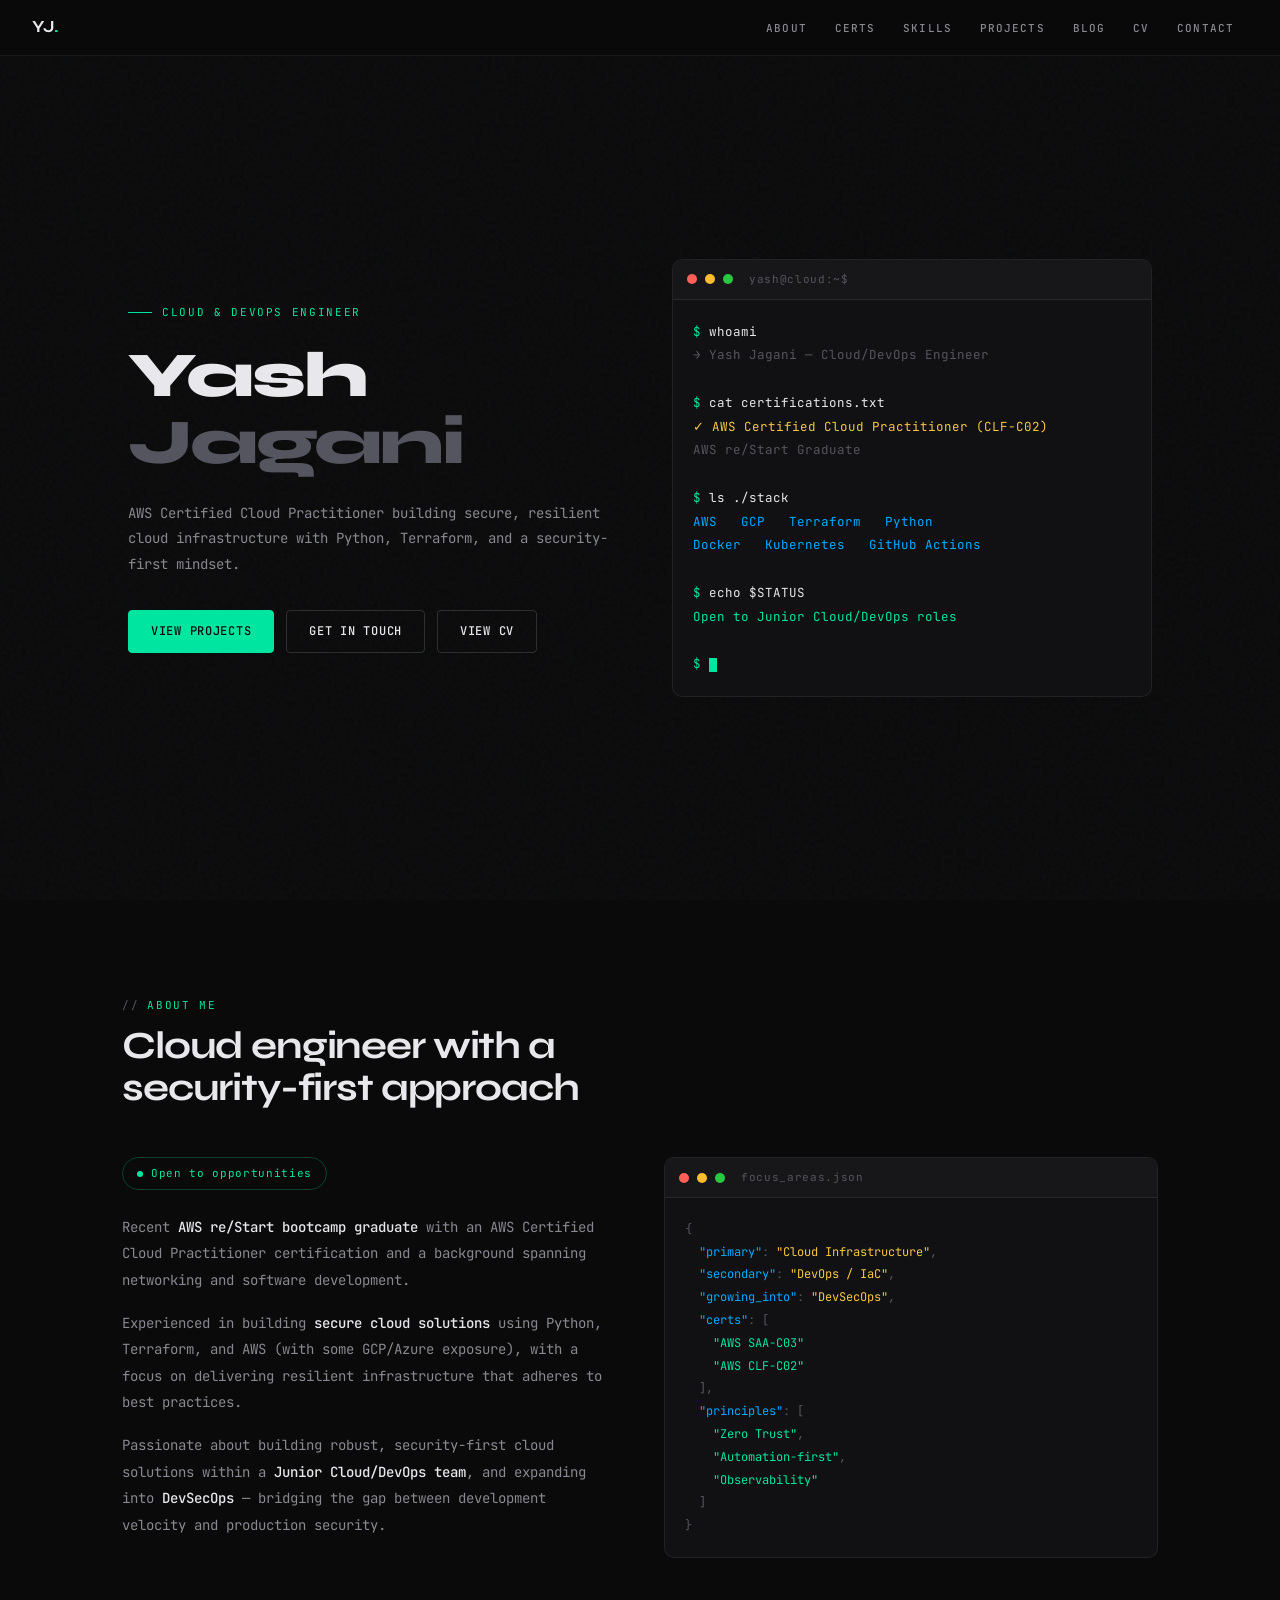
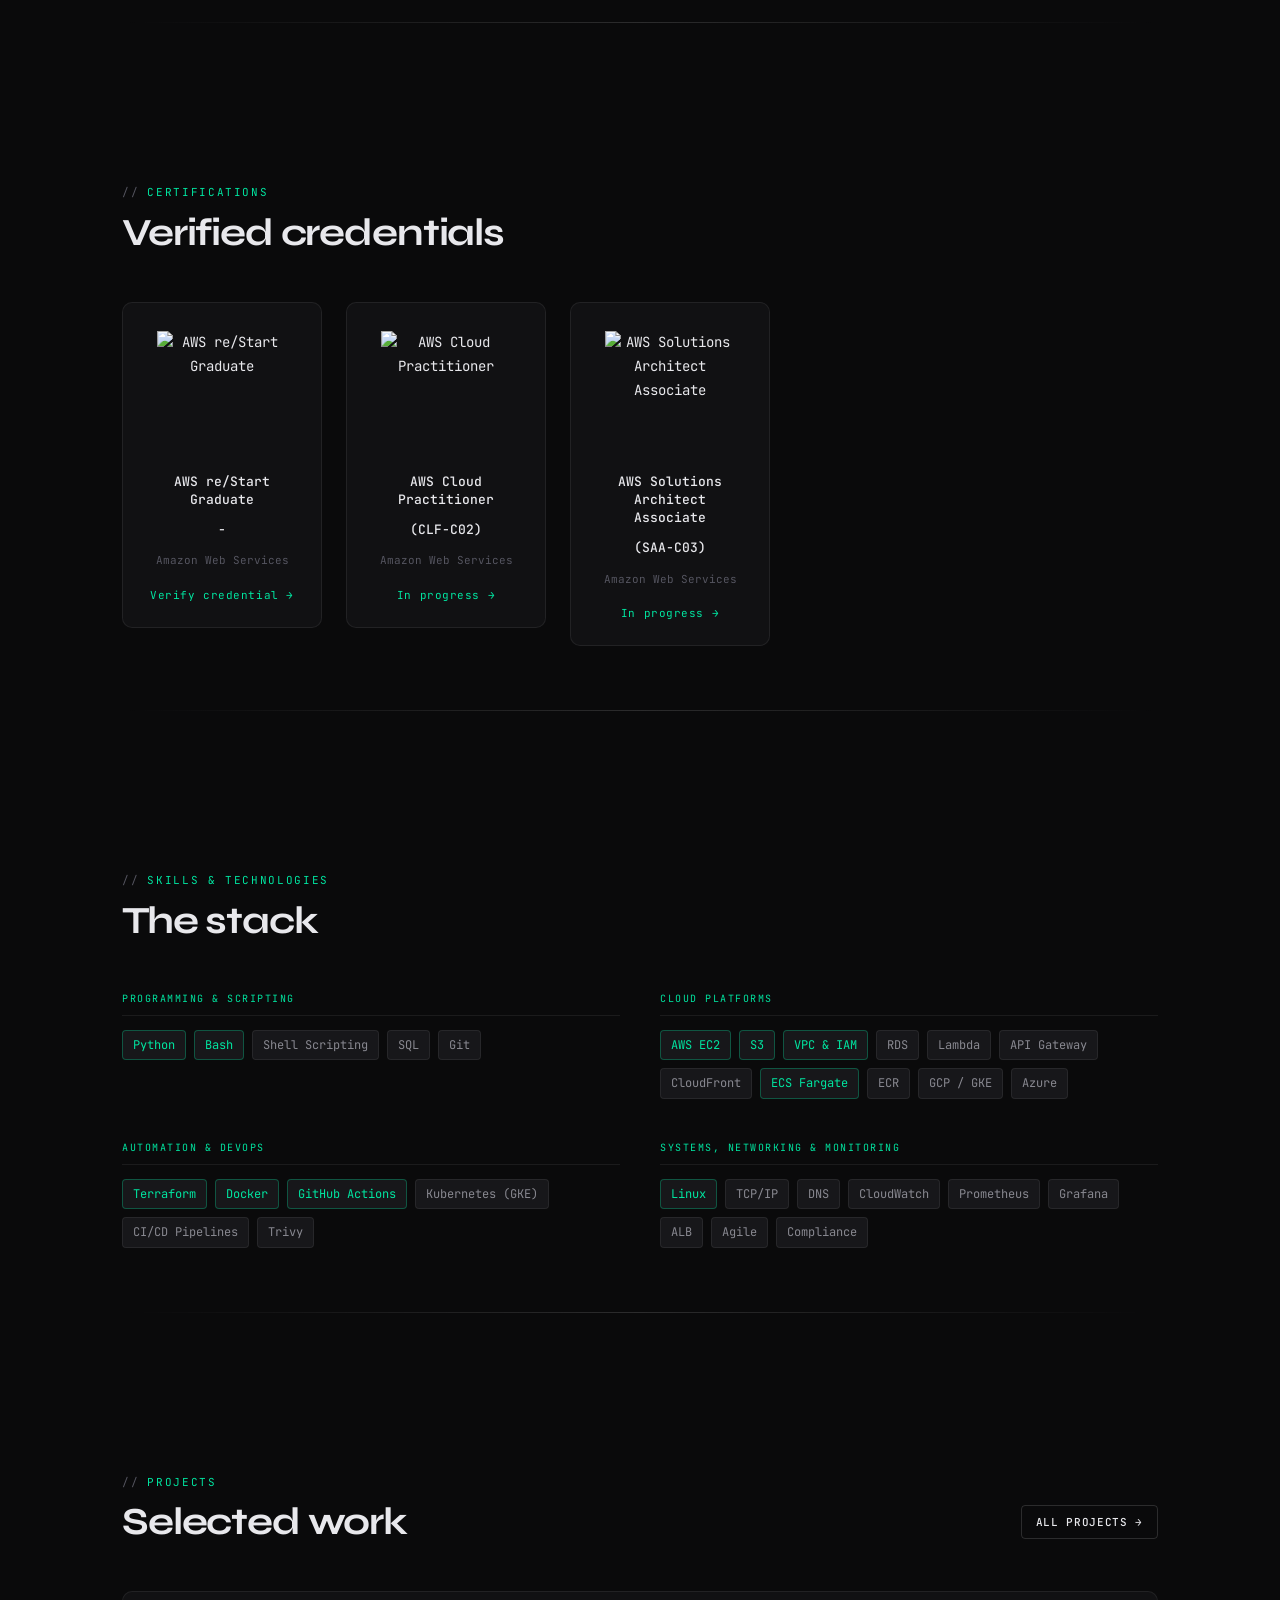
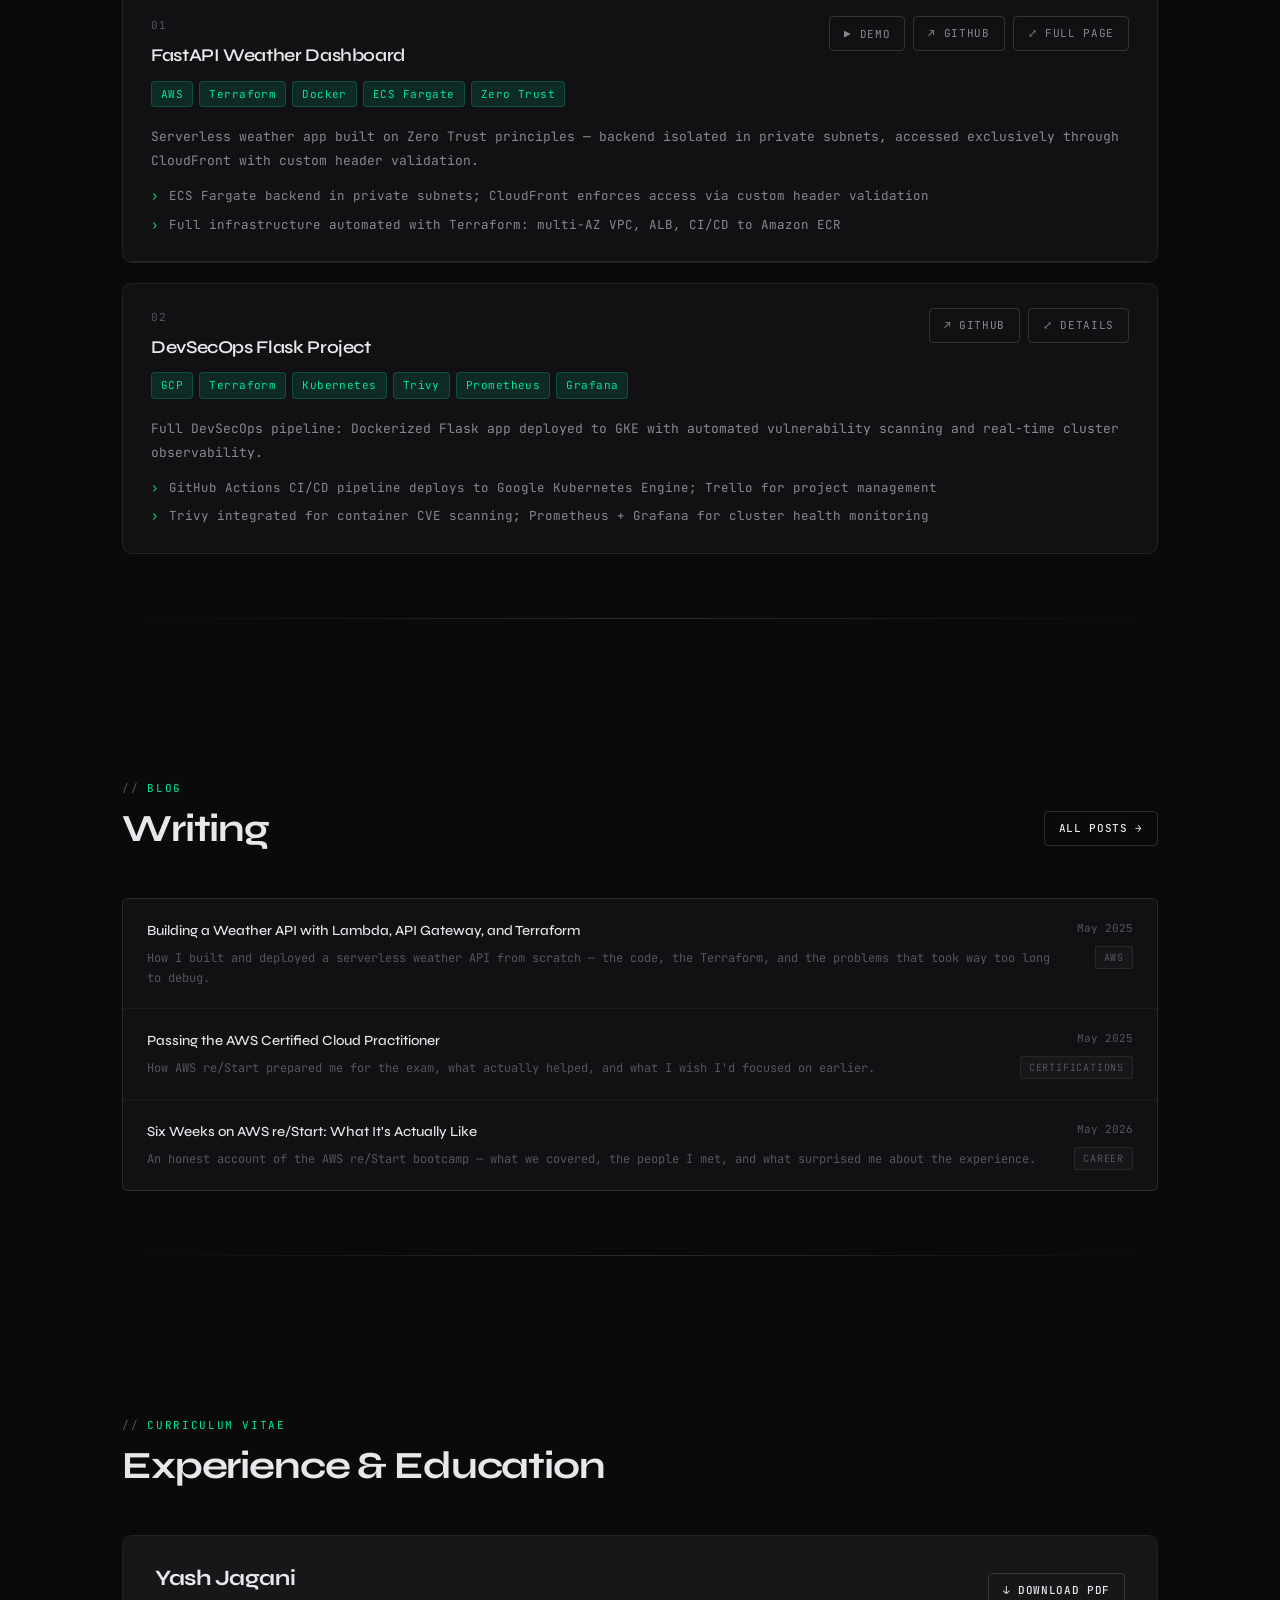
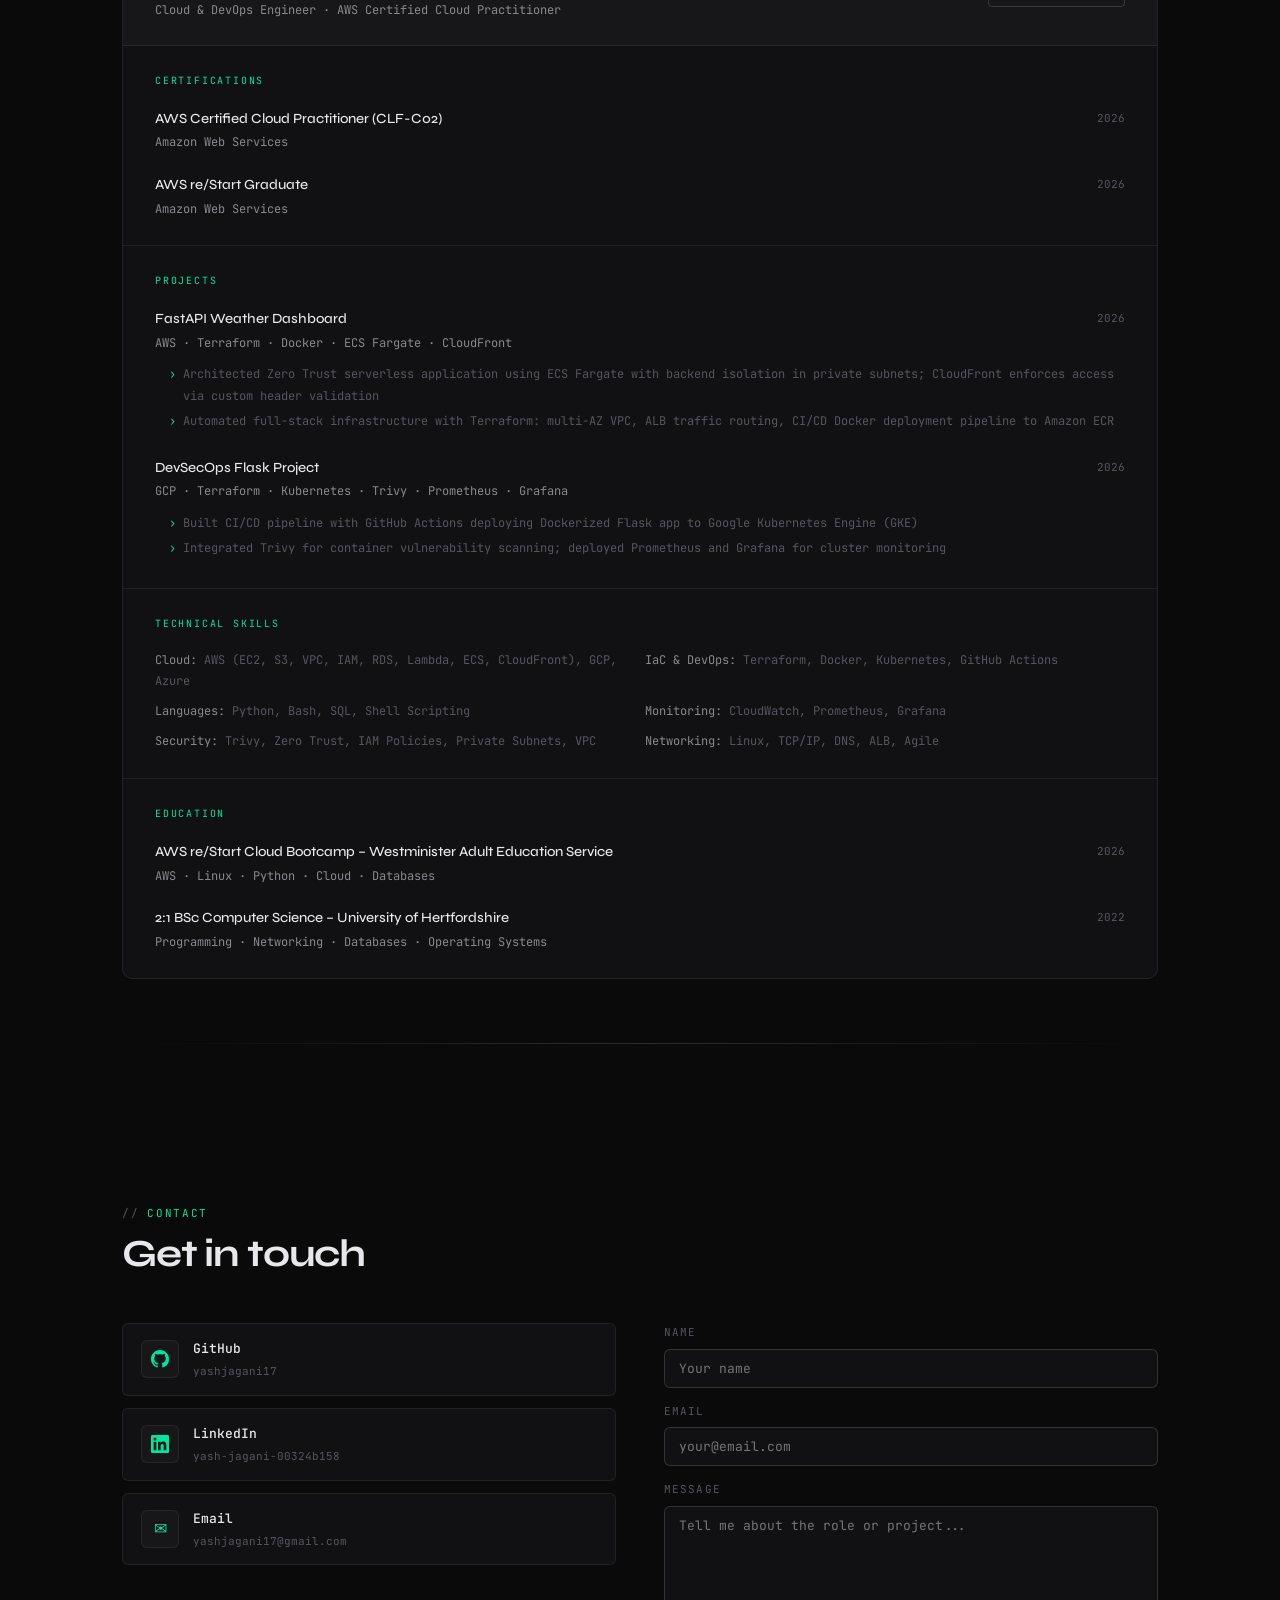
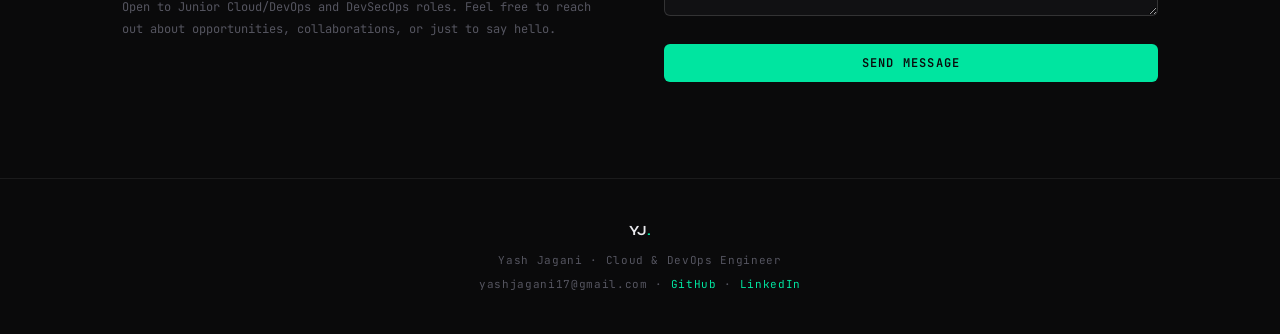
==== commit aec18d50: "added aws re/start cert badge" ====
--- a/website/index.html
+++ b/website/index.html
@@ -28,7 +28,7 @@
       <div>
         <div class="hero-label">Cloud &amp; DevOps Engineer</div>
         <h1>Yash<br><span class="line2">Jagani</span></h1>
-        <p class="hero-desc">AWS Certified Solutions Architect building secure, resilient cloud infrastructure with Python, Terraform, and a security-first mindset.</p>
+        <p class="hero-desc">AWS Certified Cloud Practitioner building secure, resilient cloud infrastructure with Python, Terraform, and a security-first mindset.</p>
         <div class="hero-ctas">
           <a class="btn btn-primary" href="projects.html">View Projects</a>
           <a class="btn btn-ghost" href="#contact">Get In Touch</a>
@@ -48,7 +48,7 @@
             <div class="t-dim">→ Yash Jagani — Cloud/DevOps Engineer</div>
             <br>
             <div><span class="t-green">$</span> <span class="t-white">cat certifications.txt</span></div>
-            <div class="t-yellow">✓ AWS Solutions Architect Associate (SAA-C03)</div>
+            <div class="t-yellow">✓ AWS Certified Cloud Practitioner (CLF-C02)</div>
             <div class="t-dim">  AWS re/Start Graduate</div>
             <br>
             <div><span class="t-green">$</span> <span class="t-white">ls ./stack</span></div>
@@ -76,7 +76,7 @@
     <div class="about-grid reveal">
       <div class="about-text">
         <div class="status-pill" style="margin-bottom:1.5rem"><div class="status-dot"></div> Open to opportunities</div>
-        <p>Recent <strong>AWS re/Start bootcamp graduate</strong> with an AWS Solutions Architect Associate certification and a background spanning networking and software development.</p>
+        <p>Recent <strong>AWS re/Start bootcamp graduate</strong> with an AWS Certified Cloud Practitioner certification and a background spanning networking and software development.</p>
         <p>Experienced in building <strong>secure cloud solutions</strong> using Python, Terraform, and AWS (with some GCP/Azure exposure), with a focus on delivering resilient infrastructure that adheres to best practices.</p>
         <p>Passionate about building robust, security-first cloud solutions within a <strong>Junior Cloud/DevOps team</strong>, and expanding into <strong>DevSecOps</strong> — bridging the gap between development velocity and production security.</p>
       </div>
@@ -95,6 +95,7 @@
             &nbsp;&nbsp;<span class="t-blue">"growing_into"</span><span class="t-dim">:</span> <span class="t-yellow">"DevSecOps"</span><span class="t-dim">,</span><br>
             &nbsp;&nbsp;<span class="t-blue">"certs"</span><span class="t-dim">: [</span><br>
             &nbsp;&nbsp;&nbsp;&nbsp;<span class="t-green">"AWS SAA-C03"</span><br>
+            &nbsp;&nbsp;&nbsp;&nbsp;<span class="t-green">"AWS CLF-C02"</span><br>
             &nbsp;&nbsp;<span class="t-dim">],</span><br>
             &nbsp;&nbsp;<span class="t-blue">"principles"</span><span class="t-dim">: [</span><br>
             &nbsp;&nbsp;&nbsp;&nbsp;<span class="t-green">"Zero Trust"</span><span class="t-dim">,</span><br>
@@ -118,25 +119,32 @@
       <div class="sec-tag">Certifications</div>
       <h2>Verified credentials</h2>
     </div>
-    <div class="certs-grid reveal">
-      <a class="cert-card" href="https://www.credly.com/users/yash-jagani" target="_blank" rel="noopener">
-        <div class="cert-badge">☁️</div>
-        <div class="cert-name">AWS Solutions Architect – Associate</div>
-        <div class="cert-issuer">Amazon Web Services &middot; SAA-C03</div>
-        <div class="cert-link">View on Credly →</div>
+    <div class="certs-row reveal">
+      <!-- AWS re/Start -->
+      <a class="badge-card" href="https://www.credly.com/users/yash-jagani.dc37c86c/" target="_blank" rel="noopener">
+        <img src="https://images.credly.com/images/44e2c252-5d19-4574-9646-005f7225bf53/image.png" alt="AWS re/Start Graduate"/>
+        <div class="badge-name">AWS re/Start Graduate</div>
+        <div class="badge-version">-</div>
+        <div class="badge-issuer">Amazon Web Services</div>
+        <div class="badge-verify">Verify credential →</div>
       </a>
-      <a class="cert-card" href="https://www.credly.com/users/yash-jagani" target="_blank" rel="noopener">
-        <div class="cert-badge">🚀</div>
-        <div class="cert-name">AWS re/Start Graduate</div>
-        <div class="cert-issuer">Amazon Web Services</div>
-        <div class="cert-link">View on Credly →</div>
+      <!-- Placeholder 2 -->
+      <a class="badge-card" href="https://www.credly.com/users/yash-jagani.dc37c86c/" target="_blank" rel="noopener">
+        <img src="https://images.credly.com/images/00634f82-b07f-4bbd-a6bb-53de397fc3a6/image.png" alt="AWS Cloud Practitioner"/>
+        <div class="badge-name">AWS Cloud Practitioner</div>
+        <div class="badge-version">(CLF-C02)</div>
+        <div class="badge-issuer">Amazon Web Services</div>
+        <div class="badge-verify">In progress →</div>
       </a>
-      <a class="cert-card" href="https://www.credly.com/users/yash-jagani" target="_blank" rel="noopener">
-        <div class="cert-badge" style="font-size:18px;color:var(--muted2);">＋</div>
-        <div class="cert-name">Add next certification</div>
-        <div class="cert-issuer">Update Credly badge URL above</div>
-        <div class="cert-link">Placeholder →</div>
+      <!-- Placeholder 3 -->
+      <a class="badge-card" href="https://www.credly.com/users/yash-jagani.dc37c86c/" target="_blank" rel="noopener">
+        <img src="https://images.credly.com/images/0e284c3f-5164-4b21-8660-0d84737941bc/image.png" alt="AWS Solutions Architect Associate"/>
+        <div class="badge-name">AWS Solutions Architect Associate</div>
+        <div class="badge-version">(SAA-C03)</div>
+        <div class="badge-issuer">Amazon Web Services</div>
+        <div class="badge-verify">In progress →</div>
       </a>
+
     </div>
   </div>
 </section>
@@ -331,7 +339,7 @@
       <div class="cv-header-row">
         <div>
           <div class="cv-name">Yash Jagani</div>
-          <div class="cv-tagline">Cloud &amp; DevOps Engineer &middot; AWS Certified Solutions Architect</div>
+          <div class="cv-tagline">Cloud &amp; DevOps Engineer &middot; AWS Certified Cloud Practitioner</div>
         </div>
         <a class="btn btn-ghost btn-sm" href="assets/cv.pdf" download>↓ Download PDF</a>
       </div>
@@ -339,12 +347,12 @@
       <div class="cv-section">
         <div class="cv-section-title">Certifications</div>
         <div class="cv-entry">
-          <div><div class="cv-role">AWS Solutions Architect – Associate (SAA-C03)</div><div class="cv-org">Amazon Web Services</div></div>
-          <div class="cv-date">2024</div>
+          <div><div class="cv-role">AWS Certified Cloud Practitioner (CLF-C02)</div><div class="cv-org">Amazon Web Services</div></div>
+          <div class="cv-date">2026</div>
         </div>
         <div class="cv-entry">
           <div><div class="cv-role">AWS re/Start Graduate</div><div class="cv-org">Amazon Web Services</div></div>
-          <div class="cv-date">2024</div>
+          <div class="cv-date">2026</div>
         </div>
       </div>
 
@@ -352,7 +360,7 @@
         <div class="cv-section-title">Projects</div>
         <div class="cv-entry">
           <div><div class="cv-role">FastAPI Weather Dashboard</div><div class="cv-org">AWS · Terraform · Docker · ECS Fargate · CloudFront</div></div>
-          <div class="cv-date">2024–2025</div>
+          <div class="cv-date">2026</div>
           <ul class="cv-detail">
             <li>Architected Zero Trust serverless application using ECS Fargate with backend isolation in private subnets; CloudFront enforces access via custom header validation</li>
             <li>Automated full-stack infrastructure with Terraform: multi-AZ VPC, ALB traffic routing, CI/CD Docker deployment pipeline to Amazon ECR</li>
@@ -360,7 +368,7 @@
         </div>
         <div class="cv-entry">
           <div><div class="cv-role">DevSecOps Flask Project</div><div class="cv-org">GCP · Terraform · Kubernetes · Trivy · Prometheus · Grafana</div></div>
-          <div class="cv-date">2024–2025</div>
+          <div class="cv-date">2026</div>
           <ul class="cv-detail">
             <li>Built CI/CD pipeline with GitHub Actions deploying Dockerized Flask app to Google Kubernetes Engine (GKE)</li>
             <li>Integrated Trivy for container vulnerability scanning; deployed Prometheus and Grafana for cluster monitoring</li>
@@ -383,8 +391,12 @@
       <div class="cv-section">
         <div class="cv-section-title">Education</div>
         <div class="cv-entry">
-          <div><div class="cv-role">AWS re/Start Cloud Bootcamp</div><div class="cv-org">Cloud Computing · Networking · Python · AWS Services</div></div>
-          <div class="cv-date">2024</div>
+          <div><div class="cv-role">AWS re/Start Cloud Bootcamp – Westminister Adult Education Service</div><div class="cv-org">AWS · Linux · Python · Cloud · Databases </div></div>
+          <div class="cv-date">2026</div></div>
+          <div class="cv-entry">
+          <div><div class="cv-role">2:1 BSc Computer Science – University of Hertfordshire</div><div class="cv-org">Programming · Networking · Databases · Operating Systems</div></div>
+          <div class="cv-date">2022</div>
+        </div>
         </div>
       </div>
     </div>
@@ -562,5 +574,7 @@
 };
 document.head.appendChild(s);
 </script>
+<script>window.addEventListener("scroll",function(){document.getElementById("scroll-top").classList.toggle("visible",window.scrollY>300);},{passive:true});</script>
+<button class="scroll-top" id="scroll-top" onclick="window.scrollTo({top:0,behavior:'smooth'})" aria-label="Back to top">↑</button>
 </body>
 </html>
--- a/website/assets/styles.css
+++ b/website/assets/styles.css
@@ -338,6 +338,38 @@
 }
 .form-submit:hover { opacity: 0.85; }
 
+/* ── SCROLL TO TOP ── */
+.scroll-top {
+  position: fixed;
+  bottom: 2rem;
+  right: 2rem;
+  z-index: 99;
+  width: 40px;
+  height: 40px;
+  background: var(--bg2);
+  border: 1px solid var(--border-bright);
+  border-radius: var(--radius-sm);
+  display: flex;
+  align-items: center;
+  justify-content: center;
+  cursor: pointer;
+  color: var(--muted);
+  font-size: 16px;
+  transition: opacity 0.25s, transform 0.25s, border-color 0.2s, color 0.2s;
+  opacity: 0;
+  transform: translateY(8px);
+  pointer-events: none;
+}
+.scroll-top.visible {
+  opacity: 1;
+  transform: none;
+  pointer-events: auto;
+}
+.scroll-top:hover {
+  border-color: var(--accent);
+  color: var(--accent);
+}
+
 /* ── FOOTER ── */
 footer {
   border-top: 1px solid var(--border);
@@ -442,35 +474,82 @@
 .about-text p strong { color: var(--text); font-weight: 500; }
 
 /* CERTS */
-.certs-grid {
-  display: grid;
-  grid-template-columns: repeat(auto-fit, minmax(210px, 1fr));
-  gap: 16px;
-}
-.cert-card {
+.certs-row {
+  display: flex;
+  flex-wrap: wrap;
+  gap: 24px;
+  align-items: flex-start;
+}
+
+.badge-card {
+  display: flex;
+  flex-direction: column;
+  align-items: center;
+  gap: 12px;
+  padding: 28px 24px 22px;
   background: var(--bg2);
   border: 1px solid var(--border);
   border-radius: var(--radius-lg);
-  padding: 22px;
-  display: flex;
-  flex-direction: column;
-  gap: 10px;
+  width: 200px;
   transition: border-color 0.2s, transform 0.2s;
-}
-.cert-card:hover { border-color: var(--accent); transform: translateY(-2px); }
-.cert-badge {
-  width: 48px; height: 48px;
+  text-align: center;
+}
+.badge-card:hover { border-color: var(--accent); transform: translateY(-3px); }
+
+.badge-card img {
+  width: 130px;
+  height: 130px;
+  object-fit: contain;
+}
+
+.badge-name {
+  font-size: 13px;
+  font-weight: 500;
+  color: var(--text);
+  line-height: 1.4;
+}
+
+.badge-version {
+  font-size: 13px;
+  font-weight: 500;
+  color: var(--text);
+  line-height: 1.4;
+}
+
+.badge-issuer {
+  font-size: 11px;
+  color: var(--muted2);
+}
+
+.badge-verify {
+  font-size: 11px;
+  color: var(--accent);
+  letter-spacing: 0.05em;
+  margin-top: 4px;
+}
+
+.badge-placeholder {
+  border-style: dashed;
+  cursor: default;
+}
+.badge-placeholder:hover { border-color: var(--border); transform: none; }
+
+.badge-placeholder-icon {
+  width: 130px;
+  height: 130px;
+  display: flex;
+  align-items: center;
+  justify-content: center;
+  font-size: 32px;
+  color: var(--muted2);
   background: var(--bg3);
   border-radius: var(--radius-md);
-  display: flex;
-  align-items: center;
-  justify-content: center;
-  font-size: 22px;
-  border: 1px solid var(--border);
-}
-.cert-name   { font-size: 13px; font-weight: 500; color: var(--text); line-height: 1.4; }
-.cert-issuer { font-size: 11px; color: var(--muted2); }
-.cert-link   { font-size: 11px; color: var(--accent); letter-spacing: 0.05em; margin-top: auto; }
+  border: 1px solid var(--border);
+}
+
+@media (max-width: 768px) {
+  .certs-row { justify-content: center; }
+}
 
 /* SKILLS */
 .skills-groups { display: grid; grid-template-columns: 1fr 1fr; gap: 2.5rem; }
@@ -857,7 +936,7 @@
 }
 .blog-post-card:hover { border-color: var(--border-bright); transform: translateY(-2px); }
 
-.bp-header { padding: 26px 30px 20px; }
+.bp-header { padding: 26px 30px 26px; }
 .bp-meta   { display: flex; align-items: center; gap: 10px; margin-bottom: 12px; flex-wrap: wrap; }
 .bp-date   { font-size: 11px; color: var(--muted2); }
 .bp-read   { font-size: 11px; color: var(--muted2); }
